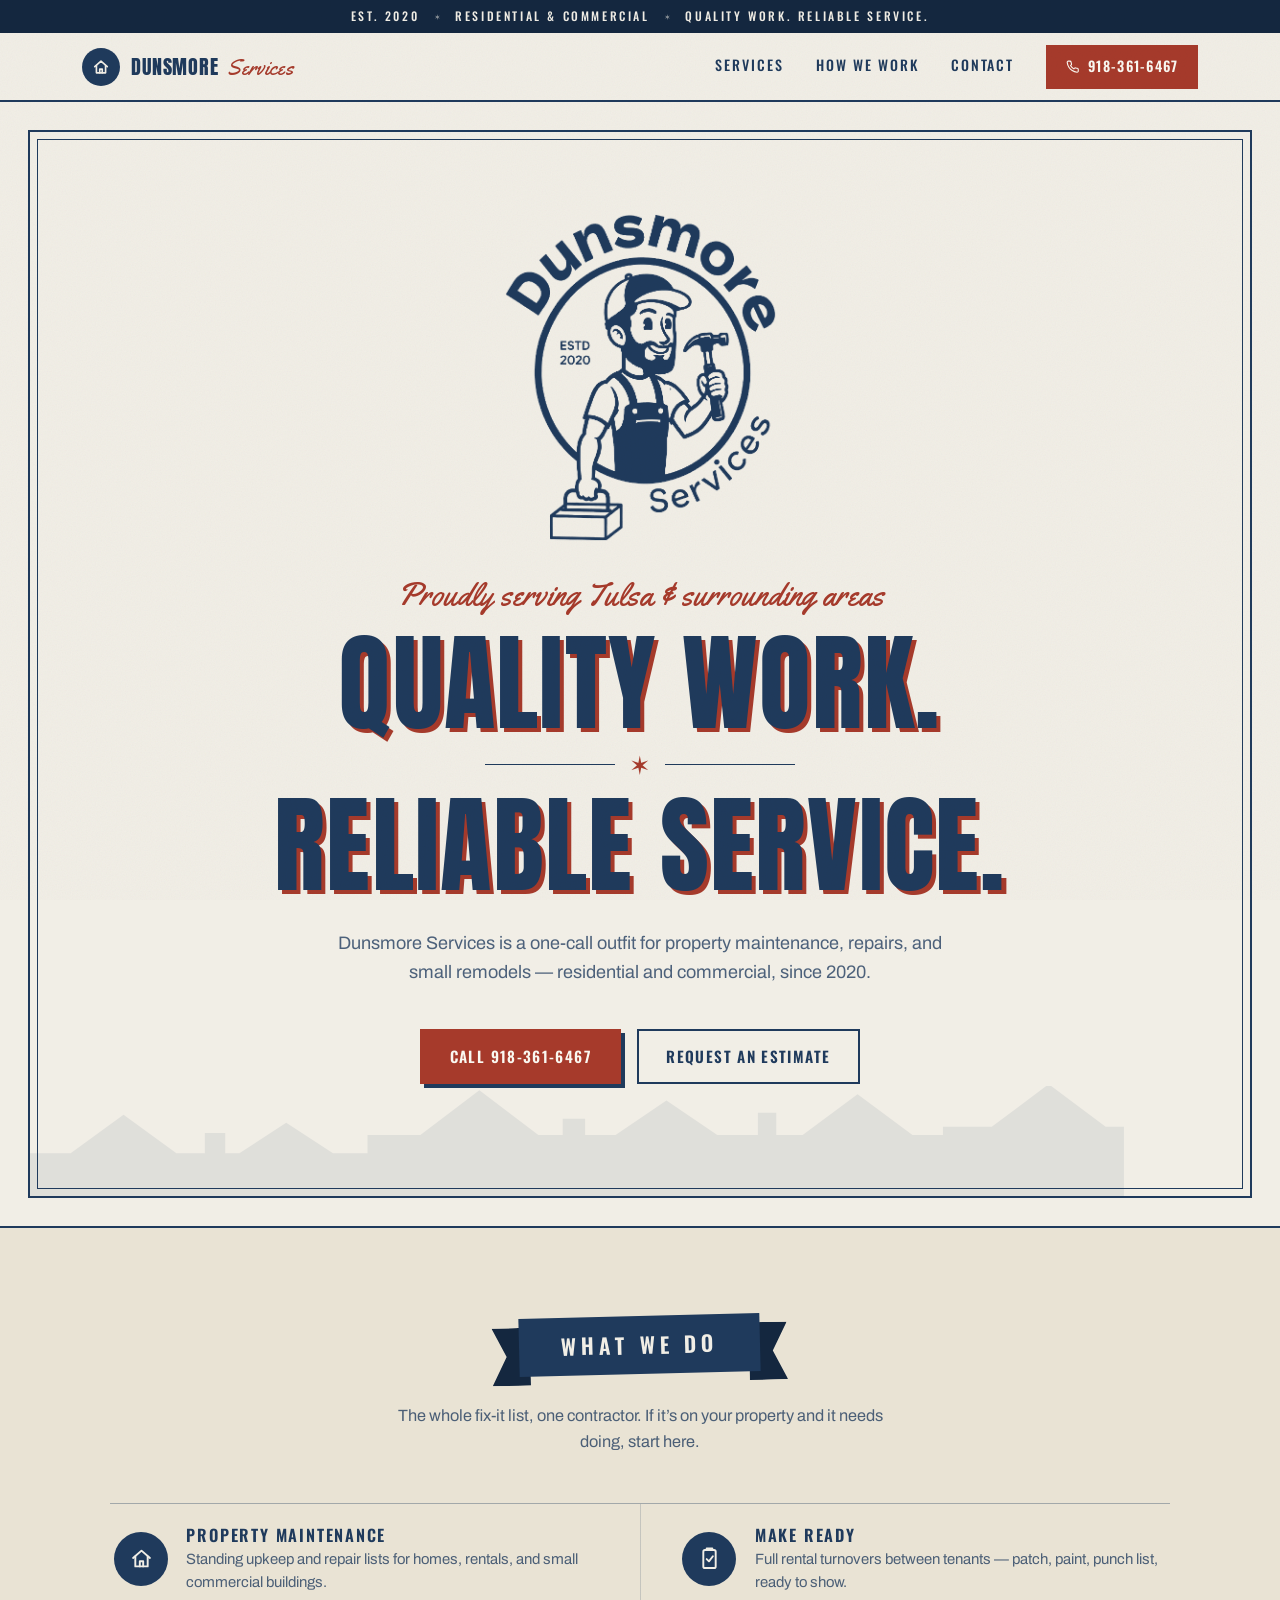
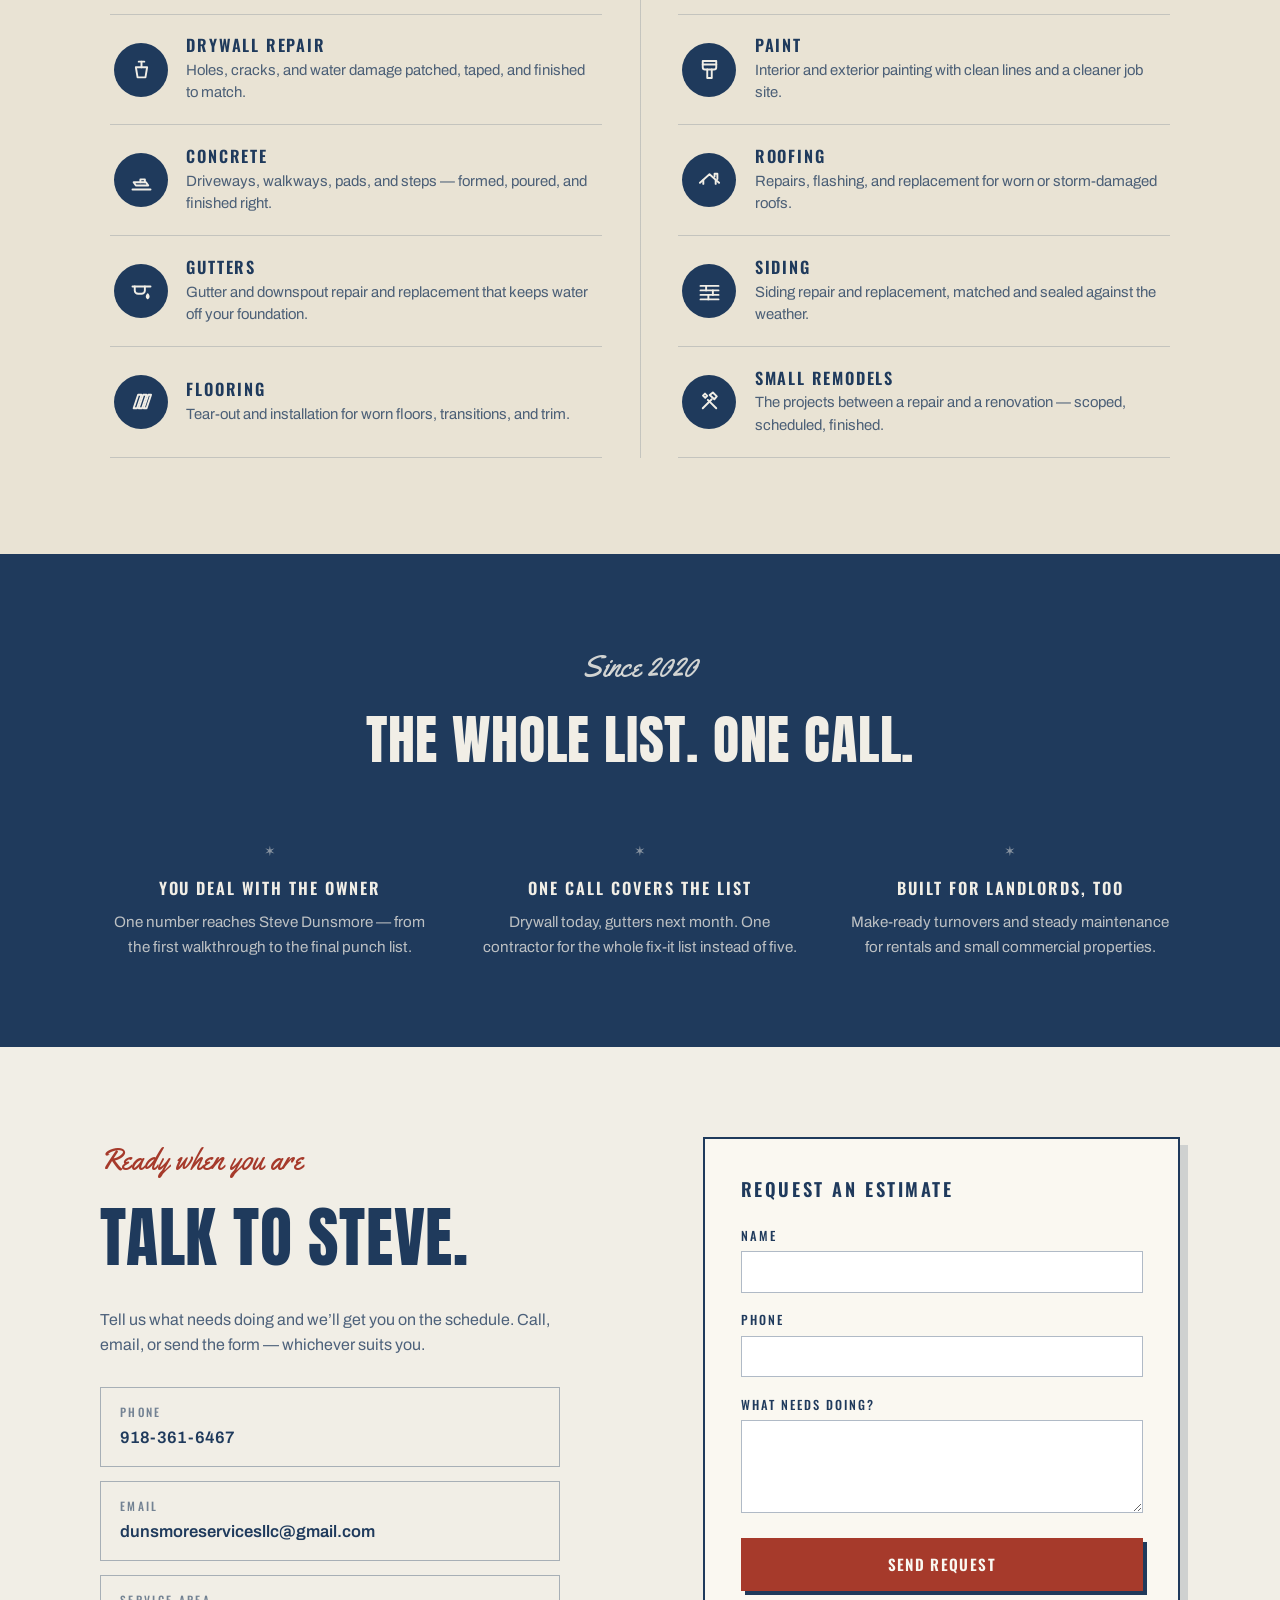
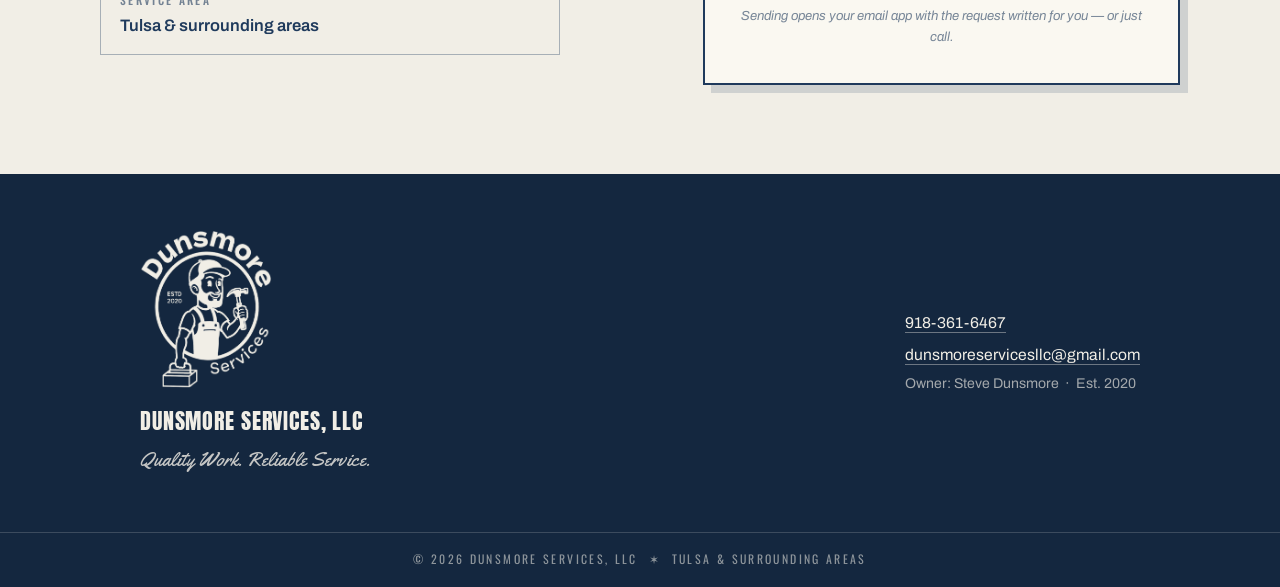
==== index.html @ d173c1f2 "Dunsmore Services review site Co-Authored-By: Claude Fable 5 <noreply@anthropic.com>" ====
<!DOCTYPE html>
<html lang="en">
<head>
  <meta charset="UTF-8">
  <meta name="viewport" content="width=device-width, initial-scale=1.0">
  <!-- Review copy: keep search engines away until the site moves to its real domain -->
  <meta name="robots" content="noindex">
  <title>Dunsmore Services, LLC — Property Maintenance &amp; Repair | Tulsa, OK</title>
  <meta name="description" content="Dunsmore Services, LLC — quality work, reliable service since 2020. Property maintenance, make ready, drywall repair, paint, concrete, roofing, gutters, siding, flooring, and small remodels for residential and commercial properties in Tulsa and surrounding areas. Call 918-361-6467.">

  <meta property="og:type" content="website">
  <meta property="og:title" content="Dunsmore Services, LLC — Quality Work. Reliable Service.">
  <meta property="og:description" content="One call for property maintenance, repairs, and small remodels — residential and commercial, serving Tulsa and surrounding areas. Est. 2020. Call 918-361-6467.">

  <link rel="icon" href="data:image/svg+xml,%3Csvg xmlns='http://www.w3.org/2000/svg' viewBox='0 0 64 64'%3E%3Ccircle cx='32' cy='32' r='30' fill='%231F3A5C'/%3E%3Cpath d='M20 40 32 28l12 12M24 38v8h16v-8' stroke='%23F1EEE6' stroke-width='4' fill='none' stroke-linecap='round' stroke-linejoin='round'/%3E%3C/svg%3E">

  <link rel="preconnect" href="https://fonts.googleapis.com">
  <link rel="preconnect" href="https://fonts.gstatic.com" crossorigin>
  <link href="https://fonts.googleapis.com/css2?family=Anton&family=Archivo:ital,wght@0,400;0,500;0,600;0,700;1,400&family=Oswald:wght@400;500;600&family=Yellowtail&display=swap" rel="stylesheet">

  <link rel="preload" as="image" href="assets/logo.png">
  <link rel="stylesheet" href="css/styles.css">

  <script type="application/ld+json">
  {
    "@context": "https://schema.org",
    "@type": "HomeAndConstructionBusiness",
    "name": "Dunsmore Services, LLC",
    "telephone": "+1-918-361-6467",
    "email": "dunsmoreservicesllc@gmail.com",
    "foundingDate": "2020",
    "founder": { "@type": "Person", "name": "Steve Dunsmore" },
    "slogan": "Quality Work. Reliable Service.",
    "image": "assets/logo.png",
    "areaServed": { "@type": "Place", "name": "Tulsa, Oklahoma and surrounding areas" },
    "address": { "@type": "PostalAddress", "addressLocality": "Tulsa", "addressRegion": "OK", "addressCountry": "US" },
    "makesOffer": [
      { "@type": "Offer", "itemOffered": { "@type": "Service", "name": "Property Maintenance" } },
      { "@type": "Offer", "itemOffered": { "@type": "Service", "name": "Make Ready" } },
      { "@type": "Offer", "itemOffered": { "@type": "Service", "name": "Drywall Repair" } },
      { "@type": "Offer", "itemOffered": { "@type": "Service", "name": "Painting" } },
      { "@type": "Offer", "itemOffered": { "@type": "Service", "name": "Concrete" } },
      { "@type": "Offer", "itemOffered": { "@type": "Service", "name": "Roofing" } },
      { "@type": "Offer", "itemOffered": { "@type": "Service", "name": "Gutters" } },
      { "@type": "Offer", "itemOffered": { "@type": "Service", "name": "Siding" } },
      { "@type": "Offer", "itemOffered": { "@type": "Service", "name": "Flooring" } },
      { "@type": "Offer", "itemOffered": { "@type": "Service", "name": "Small Remodels" } }
    ]
  }
  </script>
</head>
<body>

  <!-- ===== Top ticker bar ===== -->
  <div class="topbar">
    <p class="topbar-line">
      <span>Est. 2020</span><span class="star" aria-hidden="true">&#10038;</span>
      <span>Residential &amp; Commercial</span><span class="star" aria-hidden="true">&#10038;</span>
      <span>Quality Work. Reliable Service.</span>
    </p>
  </div>

  <!-- ===== Nav ===== -->
  <header class="nav" id="top">
    <div class="nav-inner">
      <a class="brand" href="#top" aria-label="Dunsmore Services, LLC — home">
        <span class="brand-chip" aria-hidden="true">
          <svg viewBox="0 0 24 24" fill="none" stroke="currentColor" stroke-width="2" stroke-linecap="round" stroke-linejoin="round">
            <path d="M4.5 11.5 12 5l7.5 6.5"/><path d="M6.5 10.2V19h11v-8.8"/><path d="M10.5 19v-4.5h3V19"/>
          </svg>
        </span>
        <span class="brand-name">Dunsmore <em>Services</em></span>
      </a>

      <nav class="nav-links" id="nav-links" aria-label="Site">
        <a href="#services">Services</a>
        <a href="#how">How We Work</a>
        <a href="#contact">Contact</a>
        <a class="btn btn-call" href="tel:+19183616467">
          <svg aria-hidden="true" viewBox="0 0 24 24" fill="none" stroke="currentColor" stroke-width="2" stroke-linecap="round" stroke-linejoin="round"><path d="M22 16.9v3a2 2 0 0 1-2.2 2 19.8 19.8 0 0 1-8.6-3 19.5 19.5 0 0 1-6-6 19.8 19.8 0 0 1-3-8.7A2 2 0 0 1 4.1 2h3a2 2 0 0 1 2 1.7c.13.96.36 1.9.7 2.8a2 2 0 0 1-.45 2.1L8.1 9.9a16 16 0 0 0 6 6l1.3-1.27a2 2 0 0 1 2.1-.45c.9.34 1.84.57 2.8.7a2 2 0 0 1 1.7 2.03z"/></svg>
          918-361-6467
        </a>
      </nav>

      <button class="nav-toggle" id="nav-toggle" aria-expanded="false" aria-controls="nav-links" aria-label="Open menu">
        <span></span><span></span><span></span>
      </button>
    </div>
  </header>

  <main>
    <!-- ===== Hero: the hand-bill poster ===== -->
    <section class="hero">
      <div class="hero-frame">
        <div class="hero-poster">

          <!-- Logo -->
          <div class="crest reveal">
            <img src="assets/logo.png" alt="Dunsmore Services — established 2020" width="573" height="687">
          </div>

          <p class="hero-script reveal">Proudly serving Tulsa &amp;&nbsp;surrounding&nbsp;areas</p>

          <h1 class="hero-title">
            <span class="hero-line reveal">Quality Work.</span>
            <span class="hero-rule reveal" aria-hidden="true"><i></i><b>&#10038;</b><i></i></span>
            <span class="hero-line reveal">Reliable Service.</span>
          </h1>

          <p class="hero-sub reveal">
            Dunsmore Services is a one-call outfit for property maintenance, repairs, and
            small remodels &mdash; residential and commercial, since 2020.
          </p>

          <div class="hero-cta reveal">
            <a class="btn btn-primary" href="tel:+19183616467">Call 918-361-6467</a>
            <a class="btn btn-ghost" href="#contact">Request an estimate</a>
          </div>
        </div>

        <!-- faint rooftop line, echoing the flyer's background houses -->
        <svg class="hero-skyline" viewBox="0 0 1200 120" preserveAspectRatio="xMidYMax slice" aria-hidden="true">
          <path d="M0 120V78h40l52-38 52 38h28v-20h20v20h14l46-30 46 30h34V60h52l58-44 58 44h24V44h22v16h30l50-34 50 34h40v-22h18v22h26l54-40 54 40h30V52h48l56-42 56 42h18v68z"
                fill="currentColor"/>
        </svg>
      </div>
    </section>

    <!-- ===== Services board ===== -->
    <section class="services" id="services">
      <div class="ribbon-wrap reveal">
        <h2 class="ribbon"><span>What We Do</span></h2>
      </div>

      <p class="services-intro reveal">
        The whole fix-it list, one contractor. If it&rsquo;s on your property and it needs
        doing, start here.
      </p>

      <div class="board">

        <article class="board-row reveal">
          <span class="chip" aria-hidden="true">
            <svg viewBox="0 0 24 24"><path d="M4.5 11.5 12 5l7.5 6.5"/><path d="M6.5 10.2V19h11v-8.8"/><path d="M10.5 19v-4.5h3V19"/></svg>
          </span>
          <div class="board-copy">
            <h3>Property Maintenance</h3>
            <p>Standing upkeep and repair lists for homes, rentals, and small commercial buildings.</p>
          </div>
        </article>

        <article class="board-row reveal">
          <span class="chip" aria-hidden="true">
            <svg viewBox="0 0 24 24"><rect x="6.5" y="4.5" width="11" height="16" rx="1.5"/><path d="M9.5 4.5V3h5v1.5"/><path d="m9.5 12.5 2 2 3.5-4.5"/></svg>
          </span>
          <div class="board-copy">
            <h3>Make Ready</h3>
            <p>Full rental turnovers between tenants &mdash; patch, paint, punch list, ready to show.</p>
          </div>
        </article>

        <article class="board-row reveal">
          <span class="chip" aria-hidden="true">
            <svg viewBox="0 0 24 24"><path d="M7 10h10l-1.5 9h-7L7 10z"/><path d="M12 10V5"/><path d="M9.5 5h5"/></svg>
          </span>
          <div class="board-copy">
            <h3>Drywall Repair</h3>
            <p>Holes, cracks, and water damage patched, taped, and finished to match.</p>
          </div>
        </article>

        <article class="board-row reveal">
          <span class="chip" aria-hidden="true">
            <svg viewBox="0 0 24 24"><path d="M6 4.5h12V10a2 2 0 0 1-2 2H8a2 2 0 0 1-2-2V4.5z"/><path d="M10 12v7.5h4V12"/><path d="M6 7.5h12"/></svg>
          </span>
          <div class="board-copy">
            <h3>Paint</h3>
            <p>Interior and exterior painting with clean lines and a cleaner job site.</p>
          </div>
        </article>

        <article class="board-row reveal">
          <span class="chip" aria-hidden="true">
            <svg viewBox="0 0 24 24"><path d="M5 13.5h11l2 3H7l-2-3z"/><path d="M11 13.5V11h4v2.5"/><path d="M4 20h16"/></svg>
          </span>
          <div class="board-copy">
            <h3>Concrete</h3>
            <p>Driveways, walkways, pads, and steps &mdash; formed, poured, and finished right.</p>
          </div>
        </article>

        <article class="board-row reveal">
          <span class="chip" aria-hidden="true">
            <svg viewBox="0 0 24 24"><path d="M3.5 14 12 6.5 20.5 14"/><path d="M16.5 8.5V6h2.5v4.7"/><path d="M6.5 11.6V15M17.5 11.6V15"/></svg>
          </span>
          <div class="board-copy">
            <h3>Roofing</h3>
            <p>Repairs, flashing, and replacement for worn or storm-damaged roofs.</p>
          </div>
        </article>

        <article class="board-row reveal">
          <span class="chip" aria-hidden="true">
            <svg viewBox="0 0 24 24"><path d="M4 7.5h16"/><path d="M6 7.5v3.5a3 3 0 0 0 3 3h3a3 3 0 0 0 3-3V7.5"/><path d="M17.5 14.5c-1.2 1.7-1.2 2.6 0 3.5 1.2-.9 1.2-1.8 0-3.5z"/></svg>
          </span>
          <div class="board-copy">
            <h3>Gutters</h3>
            <p>Gutter and downspout repair and replacement that keeps water off your foundation.</p>
          </div>
        </article>

        <article class="board-row reveal">
          <span class="chip" aria-hidden="true">
            <svg viewBox="0 0 24 24"><path d="M4 7h16M4 11h16M4 15h16M4 19h16"/><path d="M9 7v4M15 11v4M11 15v4"/></svg>
          </span>
          <div class="board-copy">
            <h3>Siding</h3>
            <p>Siding repair and replacement, matched and sealed against the weather.</p>
          </div>
        </article>

        <article class="board-row reveal">
          <span class="chip" aria-hidden="true">
            <svg viewBox="0 0 24 24"><path d="M5 18 9 6h3L8 18H5z"/><path d="M9.5 18l4-12h3l-4 12h-3z"/><path d="M14 18l4-12h2.5l-4 12H14z"/></svg>
          </span>
          <div class="board-copy">
            <h3>Flooring</h3>
            <p>Tear-out and installation for worn floors, transitions, and trim.</p>
          </div>
        </article>

        <article class="board-row reveal">
          <span class="chip" aria-hidden="true">
            <svg viewBox="0 0 24 24"><path d="m6 18 8-8"/><path d="M12.2 6.2 15 4l3.5 3.5L16.3 10z"/><path d="m18 18-7.5-7.5"/><path d="M6.2 6.8 8 5l2 2-1.8 1.8z"/></svg>
          </span>
          <div class="board-copy">
            <h3>Small Remodels</h3>
            <p>The projects between a repair and a renovation &mdash; scoped, scheduled, finished.</p>
          </div>
        </article>

      </div>
    </section>

    <!-- ===== Navy band: how we work ===== -->
    <section class="band" id="how">
      <div class="band-inner">
        <p class="band-script reveal">Since 2020</p>
        <h2 class="band-title reveal">The whole list. One call.</h2>

        <div class="band-cols">
          <div class="band-col reveal">
            <span class="band-num" aria-hidden="true">&#10038;</span>
            <h3>You deal with the owner</h3>
            <p>One number reaches Steve Dunsmore &mdash; from the first walkthrough to the final punch list.</p>
          </div>
          <div class="band-col reveal">
            <span class="band-num" aria-hidden="true">&#10038;</span>
            <h3>One call covers the list</h3>
            <p>Drywall today, gutters next month. One contractor for the whole fix-it list instead of five.</p>
          </div>
          <div class="band-col reveal">
            <span class="band-num" aria-hidden="true">&#10038;</span>
            <h3>Built for landlords, too</h3>
            <p>Make-ready turnovers and steady maintenance for rentals and small commercial properties.</p>
          </div>
        </div>
      </div>
    </section>

    <!-- ===== Contact ===== -->
    <section class="contact" id="contact">
      <div class="contact-inner">
        <div class="contact-info">
          <p class="contact-script reveal">Ready when you are</p>
          <h2 class="contact-title reveal">Talk to Steve.</h2>
          <p class="contact-lede reveal">
            Tell us what needs doing and we&rsquo;ll get you on the schedule. Call, email,
            or send the form &mdash; whichever suits you.
          </p>

          <div class="contact-cards">
            <a class="ccard reveal" href="tel:+19183616467">
              <span class="ccard-label">Phone</span>
              <span class="ccard-value">918-361-6467</span>
            </a>
            <a class="ccard reveal" href="mailto:dunsmoreservicesllc@gmail.com">
              <span class="ccard-label">Email</span>
              <span class="ccard-value">dunsmoreservicesllc@gmail.com</span>
            </a>
            <div class="ccard reveal">
              <span class="ccard-label">Service area</span>
              <span class="ccard-value">Tulsa &amp; surrounding areas</span>
            </div>
          </div>
        </div>

        <form class="estimate reveal" id="estimate-form" novalidate>
          <h3 class="estimate-title">Request an estimate</h3>
          <div class="field">
            <label for="f-name">Name</label>
            <input id="f-name" name="name" type="text" autocomplete="name" required>
          </div>
          <div class="field">
            <label for="f-phone">Phone</label>
            <input id="f-phone" name="phone" type="tel" autocomplete="tel" required>
          </div>
          <div class="field">
            <label for="f-msg">What needs doing?</label>
            <textarea id="f-msg" name="message" rows="4" required></textarea>
          </div>
          <button class="btn btn-primary btn-block" type="submit">Send request</button>
          <p class="estimate-note">Sending opens your email app with the request written for you &mdash; or just call.</p>
        </form>
      </div>
    </section>
  </main>

  <!-- ===== Footer ===== -->
  <footer class="footer">
    <div class="footer-inner">
      <div class="footer-brand">
        <img class="footer-logo" src="assets/logo-cream.png" alt="" width="573" height="687">
        <p class="footer-name">Dunsmore Services, LLC</p>
        <p class="footer-tag">Quality Work. Reliable Service.</p>
      </div>
      <div class="footer-contact">
        <a href="tel:+19183616467">918-361-6467</a>
        <a href="mailto:dunsmoreservicesllc@gmail.com">dunsmoreservicesllc@gmail.com</a>
        <p>Owner: Steve Dunsmore &nbsp;&middot;&nbsp; Est. 2020</p>
      </div>
    </div>
    <div class="footer-rule">
      <p>&copy; <span id="year">2026</span> Dunsmore Services, LLC &nbsp;&#10038;&nbsp; Tulsa &amp; Surrounding Areas</p>
    </div>
  </footer>

  <script src="js/main.js"></script>
</body>
</html>
---- css/styles.css ----
/* ============================================================
   Dunsmore Services, LLC — vintage hand-bill design system
   Navy + oxide two-ink print on cream paper stock
   ============================================================ */

:root {
  --navy: #1F3A5C;
  --navy-deep: #14273F;
  --paper: #F1EEE6;
  --paper-warm: #E9E3D4;
  --paper-bright: #FAF8F1;
  --oxide: #A63A2B;
  --oxide-deep: #8C2F22;
  --line: rgba(31, 58, 92, 0.18);
  --line-strong: rgba(31, 58, 92, 0.35);
  --ink-soft: rgba(31, 58, 92, 0.78);

  --font-display: "Anton", "Arial Narrow", Impact, sans-serif;
  --font-label: "Oswald", "Arial Narrow", sans-serif;
  --font-body: "Archivo", "Helvetica Neue", Arial, sans-serif;
  --font-script: "Yellowtail", "Brush Script MT", cursive;
}

/* ---------- Reset ---------- */
*, *::before, *::after { box-sizing: border-box; }
html { -webkit-text-size-adjust: 100%; }
body {
  margin: 0;
  font-family: var(--font-body);
  font-size: 1rem;
  line-height: 1.6;
  color: var(--navy);
  background: var(--paper);
}
h1, h2, h3, p { margin: 0; }
img, svg { display: block; max-width: 100%; }
a { color: inherit; }

::selection { background: var(--navy); color: var(--paper); }

:focus-visible {
  outline: 3px solid var(--oxide);
  outline-offset: 3px;
}

@media (prefers-reduced-motion: no-preference) {
  html { scroll-behavior: smooth; }
}

/* Paper grain over everything, like the flyer's textured stock */
body::before {
  content: "";
  position: fixed;
  inset: 0;
  z-index: 2000;
  pointer-events: none;
  opacity: 0.055;
  mix-blend-mode: multiply;
  background-image: url("data:image/svg+xml,%3Csvg xmlns='http://www.w3.org/2000/svg' width='240' height='240'%3E%3Cfilter id='n'%3E%3CfeTurbulence type='fractalNoise' baseFrequency='0.8' numOctaves='2' stitchTiles='stitch'/%3E%3C/filter%3E%3Crect width='100%25' height='100%25' filter='url(%23n)'/%3E%3C/svg%3E");
}

/* ---------- Buttons ---------- */
.btn {
  display: inline-flex;
  align-items: center;
  gap: 0.55rem;
  font-family: var(--font-label);
  font-weight: 600;
  font-size: 0.95rem;
  letter-spacing: 0.09em;
  text-transform: uppercase;
  text-decoration: none;
  padding: 0.85rem 1.7rem;
  border: 2px solid transparent;
  cursor: pointer;
  transition: transform 0.15s ease, box-shadow 0.15s ease,
              background-color 0.15s ease, color 0.15s ease;
}

.btn-primary {
  background: var(--oxide);
  color: var(--paper-bright);
  box-shadow: 4px 4px 0 var(--navy);
}
.btn-primary:hover {
  background: var(--oxide-deep);
  transform: translate(-1px, -1px);
  box-shadow: 5px 5px 0 var(--navy);
}
.btn-primary:active {
  transform: translate(2px, 2px);
  box-shadow: 1px 1px 0 var(--navy);
}

.btn-ghost {
  border-color: var(--navy);
  color: var(--navy);
  background: transparent;
}
.btn-ghost:hover { background: var(--navy); color: var(--paper); }

.btn-block { width: 100%; justify-content: center; }

.btn-call {
  background: var(--oxide);
  color: var(--paper-bright);
  padding: 0.55rem 1.1rem;
  font-size: 0.88rem;
}
.btn-call:hover { background: var(--oxide-deep); }
.btn-call svg { width: 0.95em; height: 0.95em; }

/* ---------- Top ticker bar ---------- */
.topbar {
  background: var(--navy-deep);
  color: var(--paper);
  padding: 0.45rem 1rem;
}
.topbar-line {
  display: flex;
  justify-content: center;
  align-items: center;
  gap: 0.9rem;
  font-family: var(--font-label);
  font-weight: 500;
  font-size: 0.74rem;
  letter-spacing: 0.22em;
  text-transform: uppercase;
  white-space: nowrap;
}
.topbar .star { font-size: 0.7em; opacity: 0.55; letter-spacing: 0; }

/* ---------- Nav ---------- */
.nav {
  position: sticky;
  top: 0;
  z-index: 50;
  background: var(--paper);
  border-bottom: 2px solid var(--navy);
}
.nav-inner {
  max-width: 1180px;
  margin: 0 auto;
  padding: 0.7rem clamp(1rem, 3vw, 2rem);
  display: flex;
  align-items: center;
  justify-content: space-between;
  gap: 1rem;
}

.brand {
  display: inline-flex;
  align-items: center;
  gap: 0.7rem;
  text-decoration: none;
}
.brand-chip {
  display: inline-flex;
  align-items: center;
  justify-content: center;
  width: 38px;
  height: 38px;
  border-radius: 50%;
  background: var(--navy);
  color: var(--paper);
  flex: none;
}
.brand-chip svg { width: 20px; height: 20px; }
.brand-name {
  font-family: var(--font-display);
  font-size: 1.25rem;
  letter-spacing: 0.04em;
  text-transform: uppercase;
  line-height: 1;
  padding-top: 2px;
}
.brand-name em {
  font-family: var(--font-script);
  font-style: normal;
  text-transform: none;
  font-size: 1.05em;
  color: var(--oxide);
  margin-left: 0.18rem;
  letter-spacing: 0;
}

.nav-links {
  display: flex;
  align-items: center;
  gap: clamp(1.1rem, 2.5vw, 2rem);
}
.nav-links > a:not(.btn) {
  font-family: var(--font-label);
  font-weight: 500;
  font-size: 0.88rem;
  letter-spacing: 0.14em;
  text-transform: uppercase;
  text-decoration: none;
  padding: 0.3rem 0;
  border-bottom: 2px solid transparent;
}
.nav-links > a:not(.btn):hover { border-bottom-color: var(--oxide); }

.nav-toggle {
  display: none;
  flex-direction: column;
  justify-content: center;
  gap: 5px;
  width: 44px;
  height: 44px;
  padding: 10px;
  background: none;
  border: 2px solid var(--navy);
  cursor: pointer;
}
.nav-toggle span {
  display: block;
  height: 2px;
  background: var(--navy);
}

/* ---------- Hero: the framed poster ---------- */
.hero { padding: clamp(0.9rem, 2.5vw, 1.75rem); }

.hero-frame {
  position: relative;
  border: 2px solid var(--navy);
  overflow: hidden;
}
.hero-frame::before {
  content: "";
  position: absolute;
  inset: 7px;
  border: 1px solid var(--navy);
  pointer-events: none;
  z-index: 2;
}

.hero-poster {
  position: relative;
  z-index: 3;
  max-width: 900px;
  margin: 0 auto;
  padding: clamp(3rem, 7vw, 5rem) clamp(1.5rem, 5vw, 3rem) clamp(4.5rem, 9vw, 7rem);
  text-align: center;
}

.crest {
  display: flex;
  justify-content: center;
  margin-bottom: clamp(1.1rem, 2.5vw, 1.7rem);
}
.crest img {
  width: clamp(200px, 27vw, 275px);
  height: auto;
}

.hero-script {
  font-family: var(--font-script);
  font-size: clamp(1.45rem, 3.2vw, 2rem);
  color: var(--oxide);
  margin-bottom: 0.75rem;
}

.hero-title {
  font-family: var(--font-display);
  font-weight: 400;
  text-transform: uppercase;
  font-size: clamp(2.45rem, 8.6vw, 6.6rem);
  line-height: 0.98;
  letter-spacing: 0.012em;
}
.hero-line {
  display: block;
  /* two-ink misregistration: the second color slightly off-register */
  text-shadow: 0.038em 0.038em 0 var(--oxide);
}

.hero-rule {
  display: flex;
  align-items: center;
  justify-content: center;
  gap: 1rem;
  margin: clamp(0.7rem, 1.8vw, 1.2rem) auto;
}
.hero-rule i {
  display: block;
  width: clamp(60px, 12vw, 130px);
  height: 1px;
  background: var(--navy);
}
.hero-rule b {
  font-size: clamp(0.9rem, 2vw, 1.25rem);
  color: var(--oxide);
  line-height: 1;
}

.hero-sub {
  max-width: 620px;
  margin: clamp(1.4rem, 3vw, 2rem) auto 0;
  font-size: clamp(1rem, 1.6vw, 1.13rem);
  color: var(--ink-soft);
  text-wrap: pretty;
}

.hero-cta {
  display: flex;
  flex-wrap: wrap;
  justify-content: center;
  gap: 1rem;
  margin-top: clamp(1.8rem, 3.5vw, 2.6rem);
}

.hero-skyline {
  position: absolute;
  bottom: 0;
  left: 0;
  width: 100%;
  height: clamp(60px, 9vw, 110px);
  color: var(--navy);
  opacity: 0.08;
  z-index: 1;
}

/* ---------- Services board ---------- */
.services {
  background: var(--paper-warm);
  border-top: 2px solid var(--navy);
  border-bottom: 2px solid var(--navy);
  padding: clamp(3.5rem, 7vw, 5.5rem) clamp(1.25rem, 4vw, 2.5rem) clamp(4rem, 8vw, 6rem);
}

.ribbon-wrap { display: flex; justify-content: center; }
.ribbon {
  position: relative;
  font-family: var(--font-label);
  font-weight: 600;
  font-size: clamp(1.05rem, 2.2vw, 1.35rem);
  letter-spacing: 0.24em;
  text-transform: uppercase;
  transform: rotate(-1.4deg);
}
.ribbon span {
  position: relative;
  z-index: 2;
  display: inline-block;
  background: var(--navy);
  color: var(--paper);
  padding: 0.7rem 2.6rem 0.75rem;
}
/* notched ribbon tails */
.ribbon::before,
.ribbon::after {
  content: "";
  position: absolute;
  top: 9px;
  width: 2.4rem;
  height: 100%;
  background: var(--navy-deep);
  z-index: 1;
}
.ribbon::before {
  left: -1.7rem;
  clip-path: polygon(0 0, 100% 0, 100% 100%, 0 100%, 38% 50%);
}
.ribbon::after {
  right: -1.7rem;
  clip-path: polygon(0 0, 100% 0, 62% 50%, 100% 100%, 0 100%);
}

.services-intro {
  max-width: 520px;
  margin: 1.8rem auto 0;
  text-align: center;
  color: var(--ink-soft);
  font-size: 1.02rem;
}

.board {
  max-width: 1060px;
  margin: clamp(2rem, 4vw, 3rem) auto 0;
  display: grid;
  grid-template-columns: 1fr 1fr;
  column-gap: clamp(3rem, 6vw, 5.5rem);
  border-top: 1px solid var(--line-strong);
  background: linear-gradient(var(--line), var(--line)) center top / 1px 100% no-repeat;
}

.board-row {
  display: grid;
  grid-template-columns: auto 1fr;
  align-items: center;
  gap: 1.15rem;
  padding: 1.3rem 0.25rem;
  border-bottom: 1px solid var(--line);
}

.chip {
  display: inline-flex;
  align-items: center;
  justify-content: center;
  width: 54px;
  height: 54px;
  border-radius: 50%;
  background: var(--navy);
  flex: none;
}
.chip svg {
  width: 27px;
  height: 27px;
  fill: none;
  stroke: var(--paper);
  stroke-width: 1.7;
  stroke-linecap: round;
  stroke-linejoin: round;
}

.board-copy h3 {
  font-family: var(--font-label);
  font-weight: 600;
  font-size: 1.02rem;
  letter-spacing: 0.11em;
  text-transform: uppercase;
  line-height: 1.25;
}
.board-copy p {
  margin-top: 0.2rem;
  font-size: 0.93rem;
  line-height: 1.5;
  color: var(--ink-soft);
}

/* ---------- Navy band: how we work ---------- */
.band {
  background: var(--navy);
  color: var(--paper);
  padding: clamp(3.5rem, 7vw, 5.5rem) clamp(1.25rem, 4vw, 2.5rem);
}
.band-inner {
  max-width: 1060px;
  margin: 0 auto;
  text-align: center;
}
.band-script {
  font-family: var(--font-script);
  font-size: clamp(1.4rem, 2.8vw, 1.8rem);
  color: rgba(241, 238, 230, 0.85);
}
.band-title {
  font-family: var(--font-display);
  font-weight: 400;
  text-transform: uppercase;
  font-size: clamp(2.1rem, 5vw, 3.4rem);
  letter-spacing: 0.015em;
  margin-top: 0.4rem;
}
.band-cols {
  display: grid;
  grid-template-columns: repeat(3, 1fr);
  gap: clamp(2rem, 4vw, 3.5rem);
  margin-top: clamp(2.4rem, 5vw, 3.6rem);
  text-align: center;
}
.band-num {
  display: block;
  font-size: 0.85rem;
  color: rgba(241, 238, 230, 0.5);
  margin-bottom: 0.8rem;
}
.band-col h3 {
  font-family: var(--font-label);
  font-weight: 600;
  font-size: 1.02rem;
  letter-spacing: 0.12em;
  text-transform: uppercase;
}
.band-col p {
  margin-top: 0.55rem;
  font-size: 0.95rem;
  line-height: 1.6;
  color: rgba(241, 238, 230, 0.75);
}

/* ---------- Contact ---------- */
.contact {
  padding: clamp(3.5rem, 7vw, 6rem) clamp(1.25rem, 4vw, 2.5rem);
}
.contact-inner {
  max-width: 1080px;
  margin: 0 auto;
  display: grid;
  grid-template-columns: 1.05fr 0.95fr;
  gap: clamp(2.5rem, 6vw, 5rem);
  align-items: start;
}

.contact-script {
  font-family: var(--font-script);
  font-size: clamp(1.4rem, 2.8vw, 1.8rem);
  color: var(--oxide);
}
.contact-title {
  font-family: var(--font-display);
  font-weight: 400;
  text-transform: uppercase;
  font-size: clamp(2.6rem, 6vw, 4.1rem);
  letter-spacing: 0.012em;
  margin-top: 0.2rem;
}
.contact-lede {
  max-width: 460px;
  margin-top: 1rem;
  color: var(--ink-soft);
}

.contact-cards {
  display: grid;
  gap: 0.9rem;
  margin-top: 1.8rem;
  max-width: 460px;
}
.ccard {
  display: flex;
  flex-direction: column;
  gap: 0.15rem;
  padding: 0.95rem 1.2rem;
  border: 1.5px solid var(--line-strong);
  text-decoration: none;
  transition: border-color 0.15s ease, background-color 0.15s ease;
}
a.ccard:hover { border-color: var(--navy); background: var(--paper-bright); }
.ccard-label {
  font-family: var(--font-label);
  font-weight: 500;
  font-size: 0.72rem;
  letter-spacing: 0.2em;
  text-transform: uppercase;
  color: rgba(31, 58, 92, 0.6);
}
.ccard-value {
  font-weight: 600;
  font-size: 1.04rem;
  overflow-wrap: anywhere;
}

.estimate {
  background: var(--paper-bright);
  border: 2px solid var(--navy);
  box-shadow: 8px 8px 0 rgba(31, 58, 92, 0.16);
  padding: clamp(1.5rem, 3vw, 2.2rem);
}
.estimate-title {
  font-family: var(--font-label);
  font-weight: 600;
  font-size: 1.15rem;
  letter-spacing: 0.14em;
  text-transform: uppercase;
  margin-bottom: 1.4rem;
}
.field { margin-bottom: 1.1rem; }
.field label {
  display: block;
  font-family: var(--font-label);
  font-weight: 500;
  font-size: 0.78rem;
  letter-spacing: 0.16em;
  text-transform: uppercase;
  margin-bottom: 0.35rem;
}
.field input,
.field textarea {
  width: 100%;
  font-family: var(--font-body);
  font-size: 1rem;
  color: var(--navy);
  background: #fff;
  border: 1.5px solid var(--line-strong);
  border-radius: 0;
  padding: 0.7rem 0.85rem;
  resize: vertical;
}
.field input:focus,
.field textarea:focus {
  border-color: var(--navy);
  outline: none;
  box-shadow: 0 0 0 1px var(--navy);
}
.estimate-note {
  margin-top: 0.9rem;
  font-size: 0.82rem;
  font-style: italic;
  color: rgba(31, 58, 92, 0.6);
  text-align: center;
}

/* ---------- Footer ---------- */
.footer {
  background: var(--navy-deep);
  color: var(--paper);
}
.footer-inner {
  max-width: 1080px;
  margin: 0 auto;
  padding: clamp(2.5rem, 5vw, 3.5rem) clamp(1.25rem, 4vw, 2.5rem);
  display: flex;
  flex-wrap: wrap;
  gap: 2rem;
  align-items: center;
  justify-content: space-between;
}
.footer-brand { display: grid; gap: 0.3rem; justify-items: start; }
.footer-logo {
  width: 132px;
  height: auto;
  margin-bottom: 0.7rem;
}
.footer-name {
  font-family: var(--font-display);
  text-transform: uppercase;
  font-size: 1.35rem;
  letter-spacing: 0.04em;
}
.footer-tag {
  font-family: var(--font-script);
  font-size: 1.25rem;
  color: rgba(241, 238, 230, 0.8);
}
.footer-contact {
  display: grid;
  gap: 0.4rem;
  justify-items: start;
  font-size: 0.98rem;
}
.footer-contact a {
  text-decoration-color: rgba(241, 238, 230, 0.4);
  text-underline-offset: 4px;
}
.footer-contact a:hover { text-decoration-color: var(--paper); }
.footer-contact p { color: rgba(241, 238, 230, 0.65); font-size: 0.88rem; }

.footer-rule {
  border-top: 1px solid rgba(241, 238, 230, 0.18);
  padding: 1.1rem 1.25rem;
  text-align: center;
}
.footer-rule p {
  font-family: var(--font-label);
  font-weight: 400;
  font-size: 0.74rem;
  letter-spacing: 0.2em;
  text-transform: uppercase;
  color: rgba(241, 238, 230, 0.55);
}

/* ---------- Reveal on scroll ---------- */
.reveal {
  opacity: 0;
  transform: translateY(14px);
  transition: opacity 0.55s ease, transform 0.55s ease;
}
.reveal.in {
  opacity: 1;
  transform: none;
}
@media (prefers-reduced-motion: reduce) {
  .reveal { opacity: 1; transform: none; transition: none; }
  .btn { transition: none; }
}

/* ---------- Responsive ---------- */
@media (max-width: 900px) {
  .band-cols { grid-template-columns: 1fr; gap: 2rem; }
  .contact-inner { grid-template-columns: 1fr; }
  .contact-lede, .contact-cards { max-width: none; }
}

@media (max-width: 860px) {
  .nav-toggle { display: flex; }
  .nav-links {
    display: none;
    position: absolute;
    top: 100%;
    left: 0;
    right: 0;
    flex-direction: column;
    align-items: stretch;
    gap: 0;
    background: var(--paper);
    border-bottom: 2px solid var(--navy);
    padding: 0.5rem 1.25rem 1.25rem;
  }
  .nav.nav-open .nav-links { display: flex; }
  .nav-links > a:not(.btn) {
    padding: 0.9rem 0.25rem;
    border-bottom: 1px solid var(--line);
  }
  .nav-links .btn-call {
    margin-top: 1rem;
    justify-content: center;
  }

  .board {
    grid-template-columns: 1fr;
    background: none;
  }
}

@media (max-width: 560px) {
  .topbar-line span:nth-child(n+4) { display: none; }
  .hero-cta .btn { width: 100%; justify-content: center; }
}
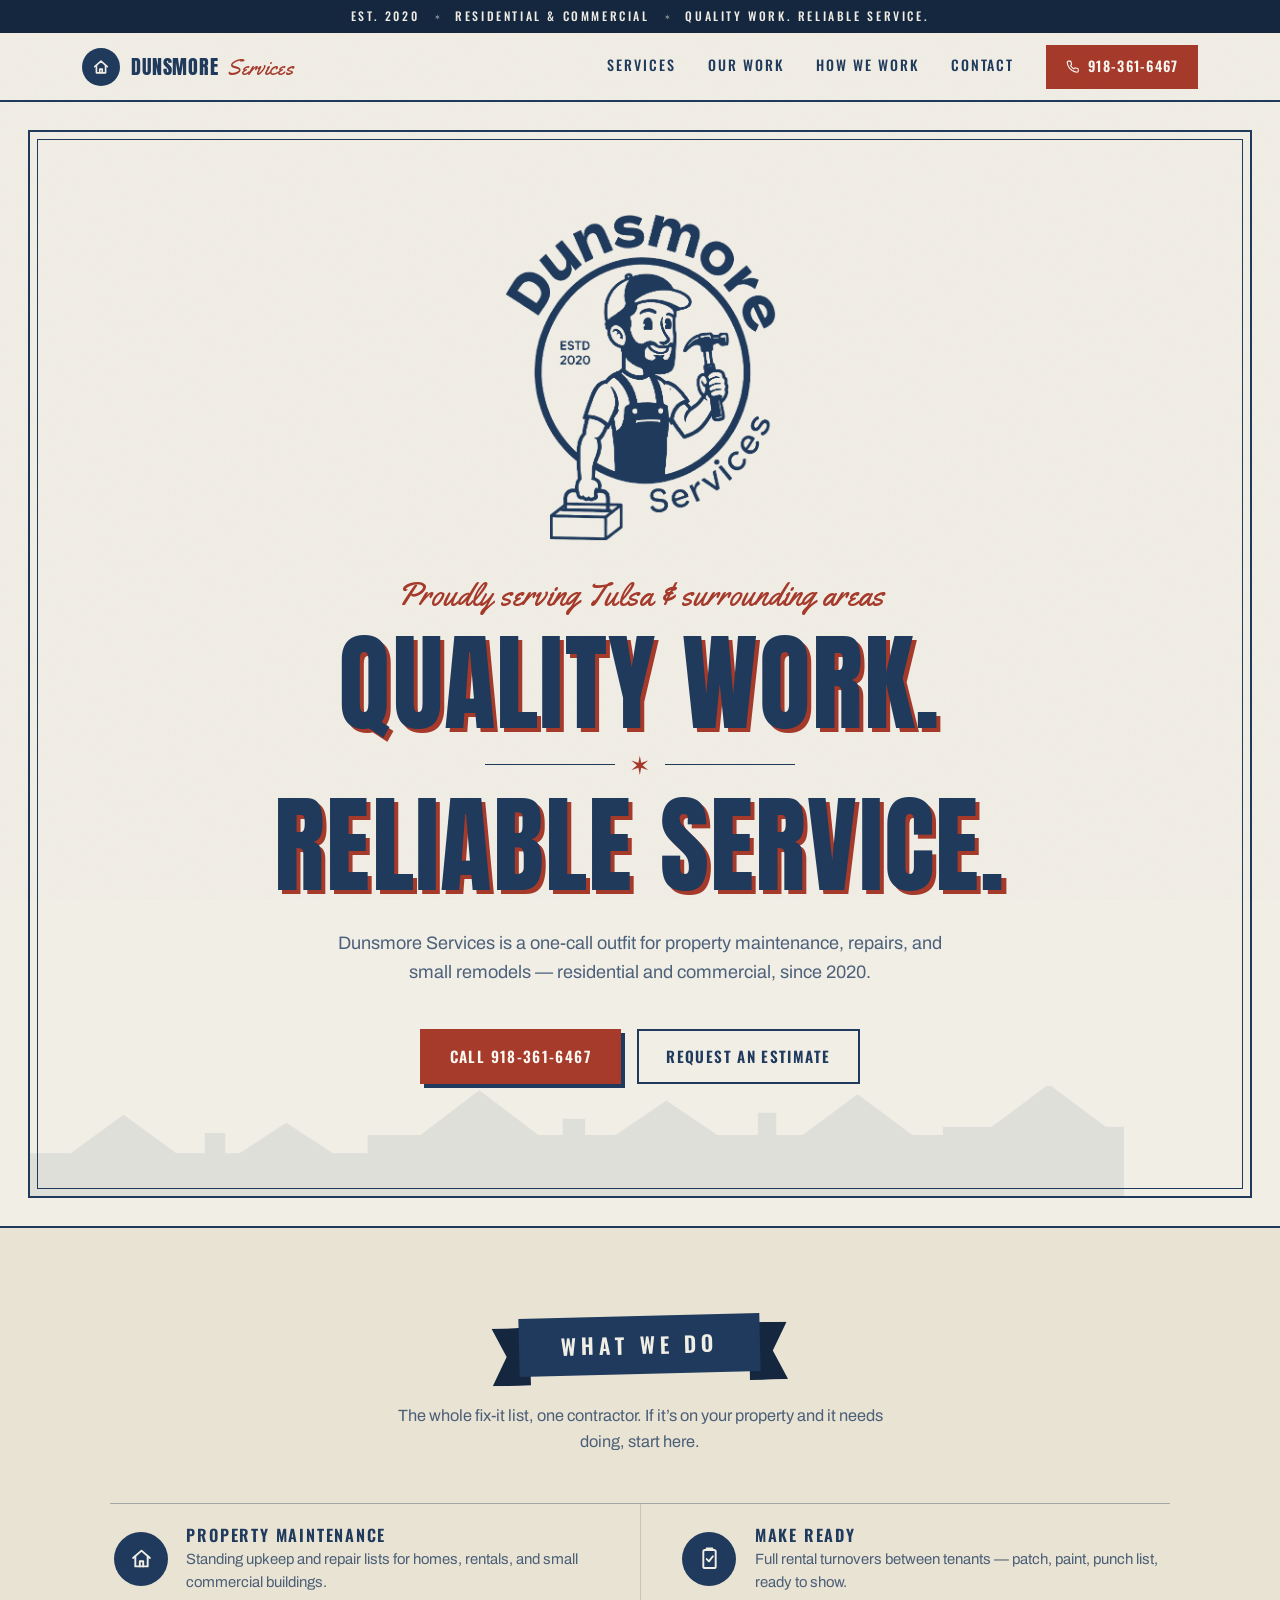
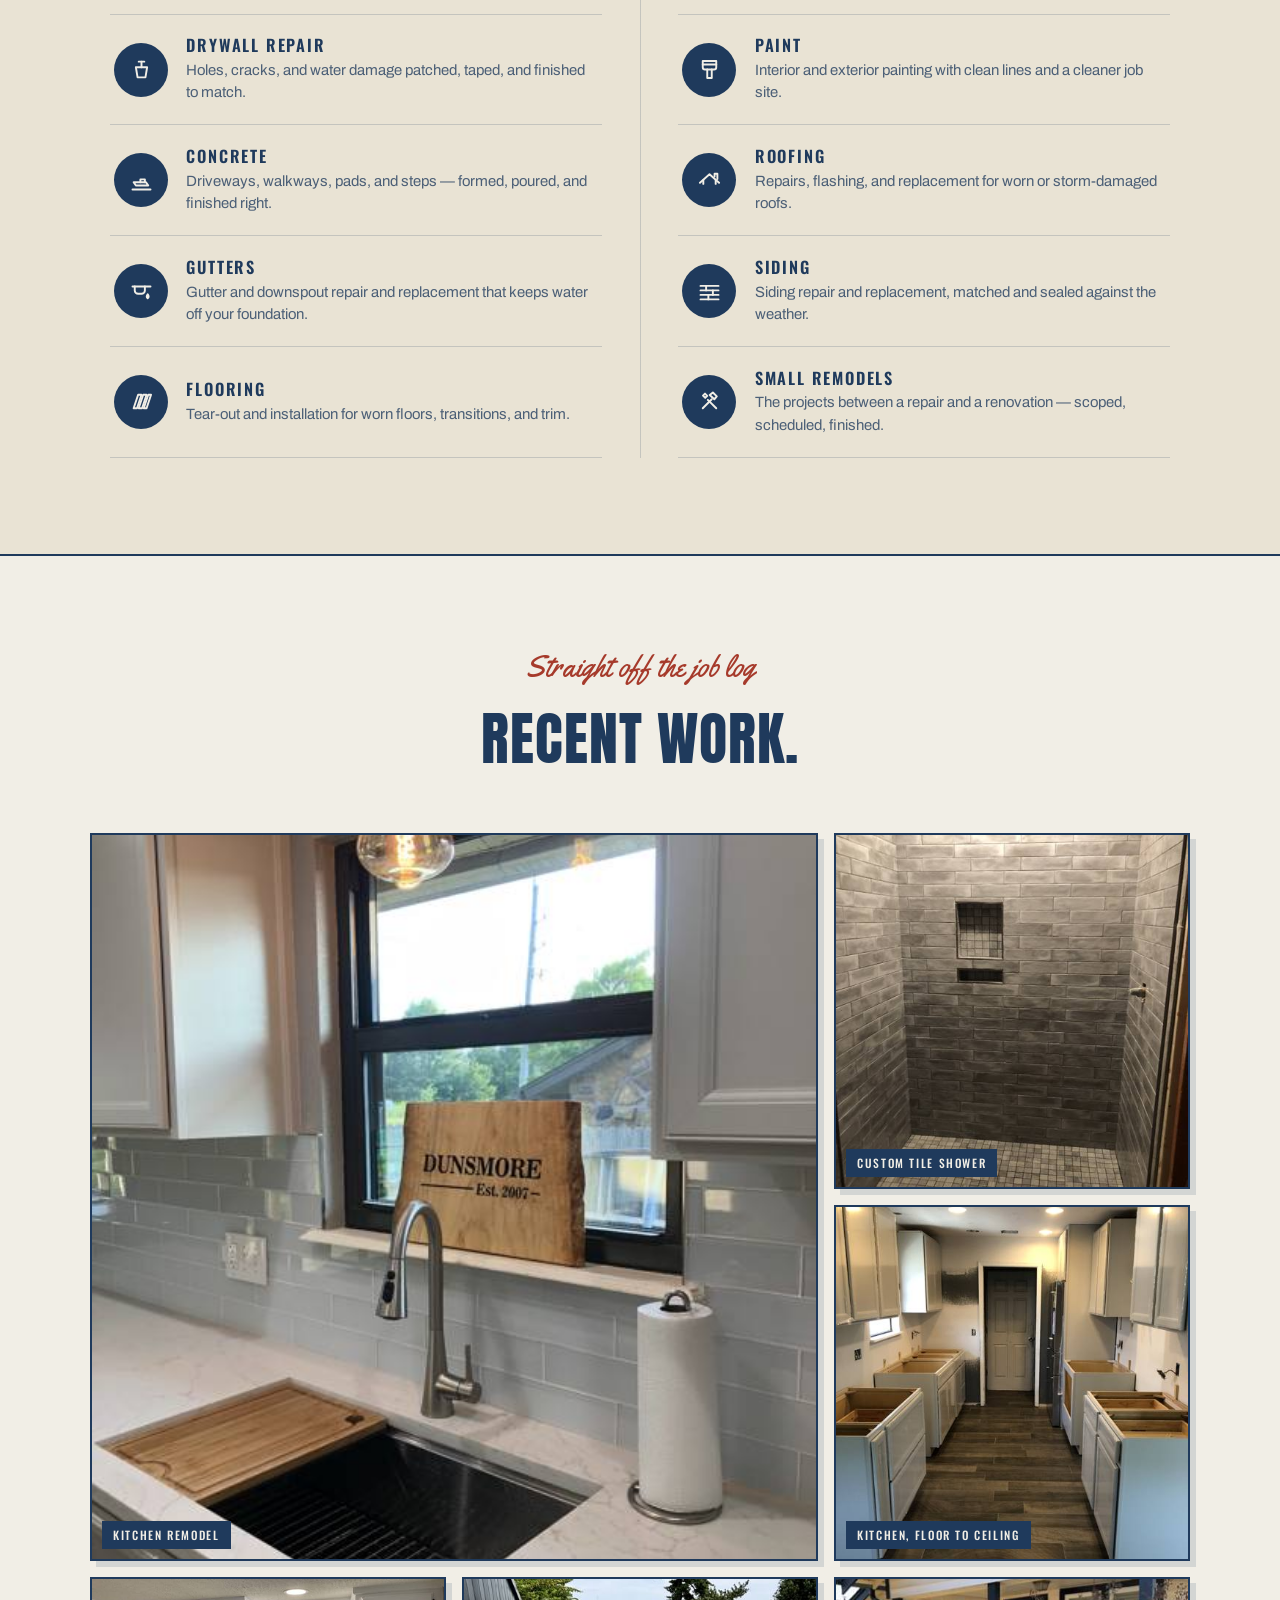
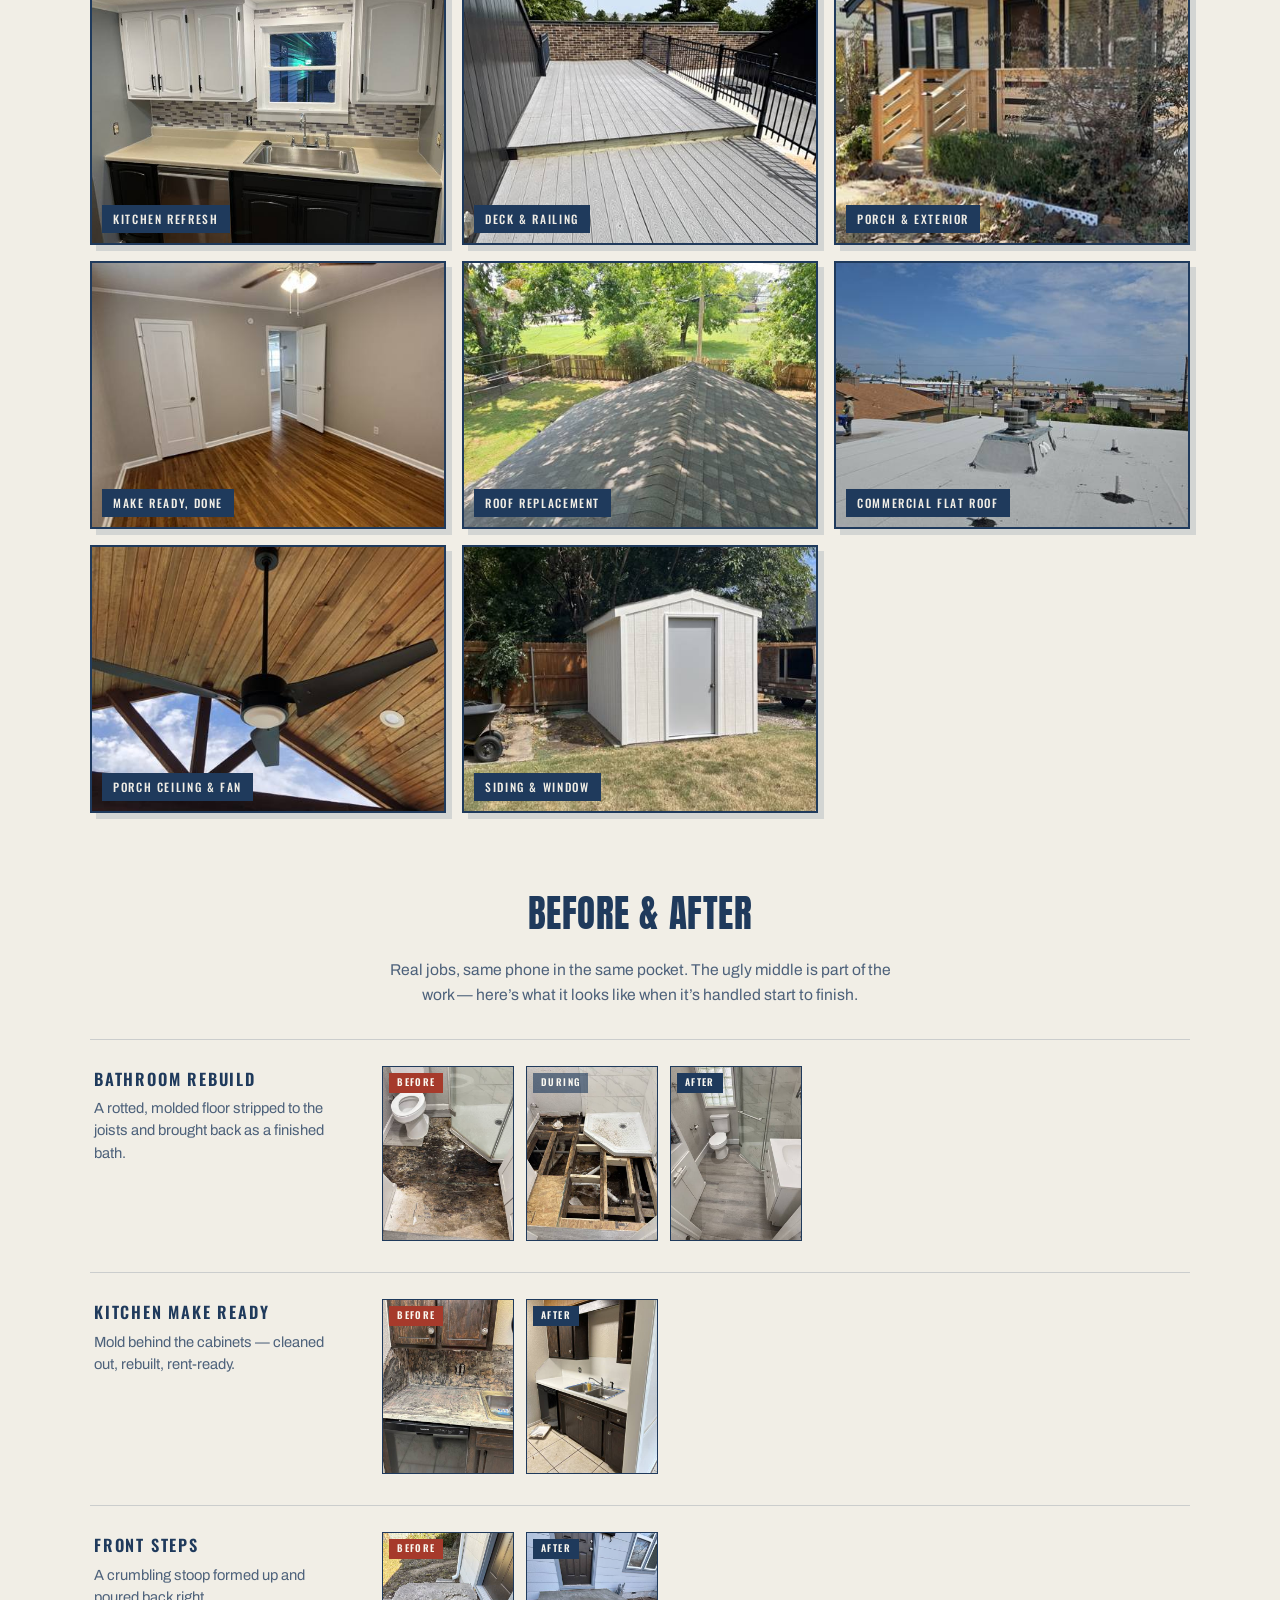
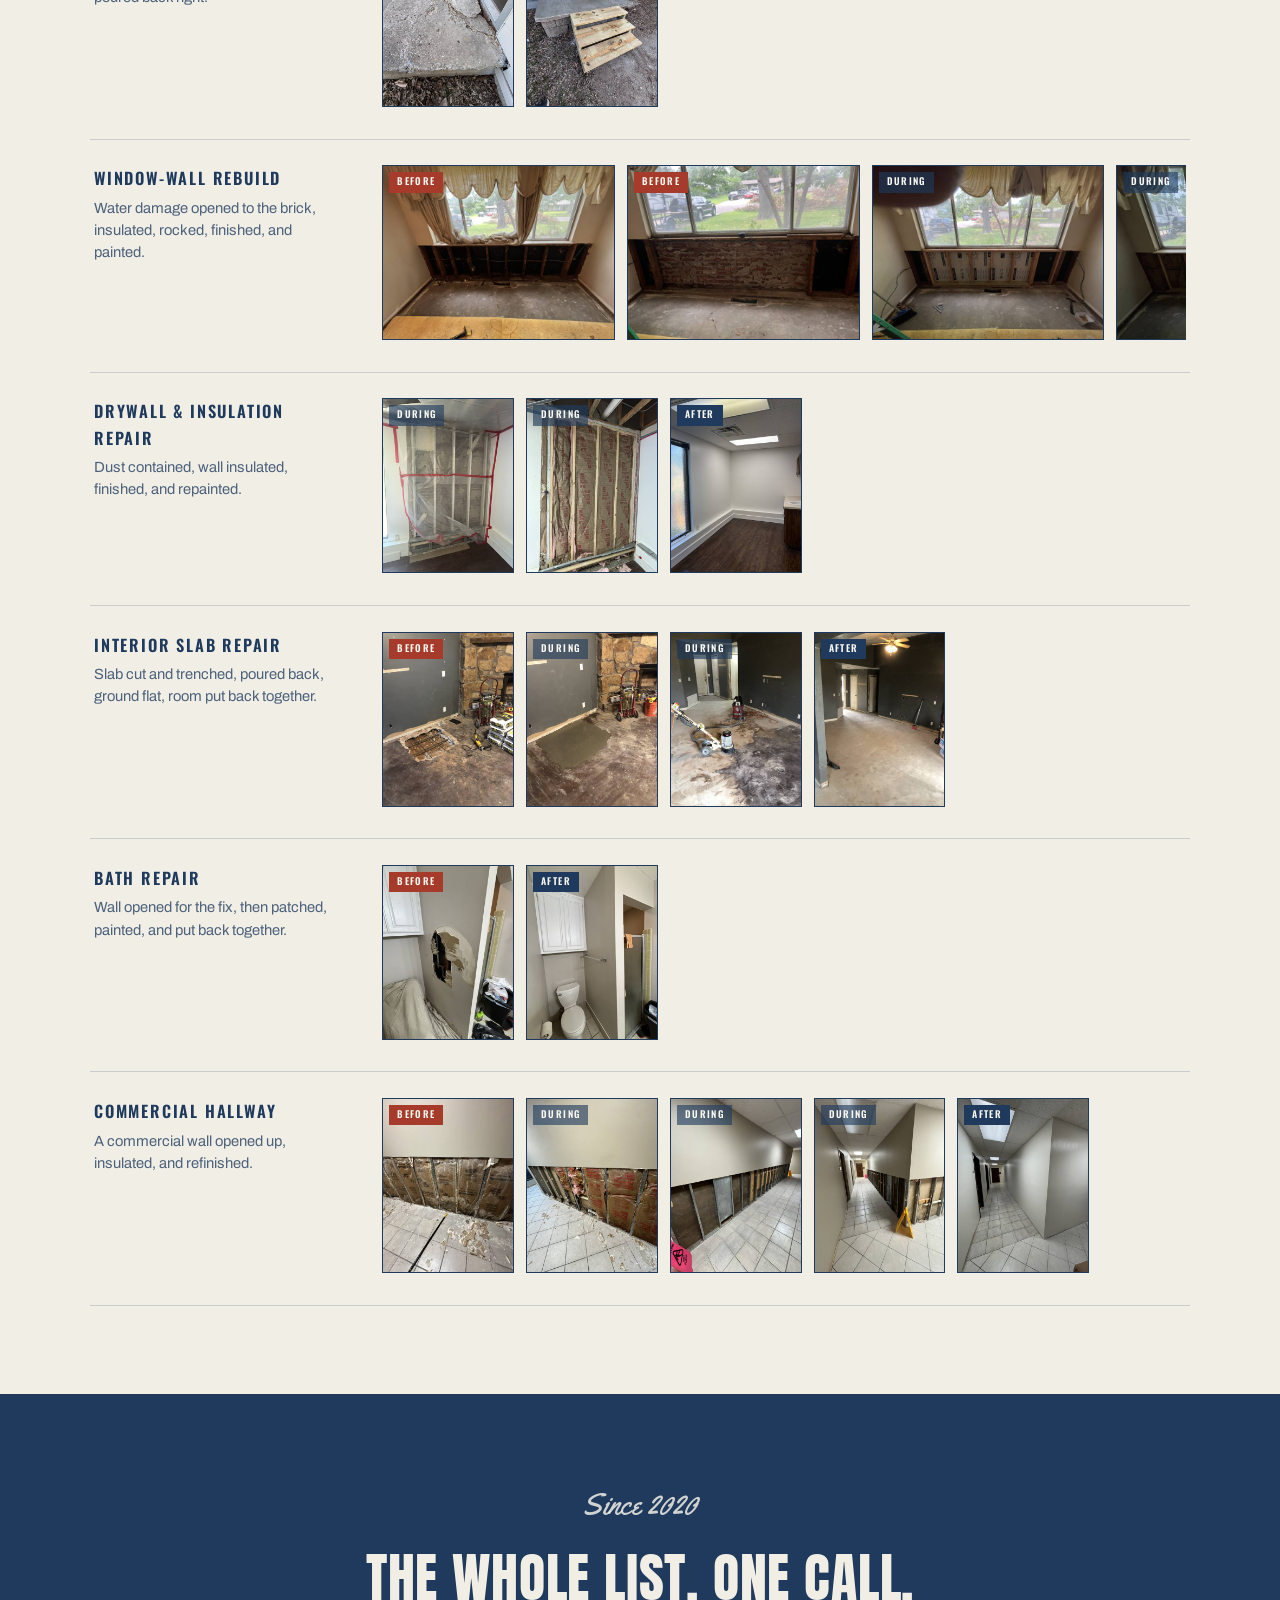
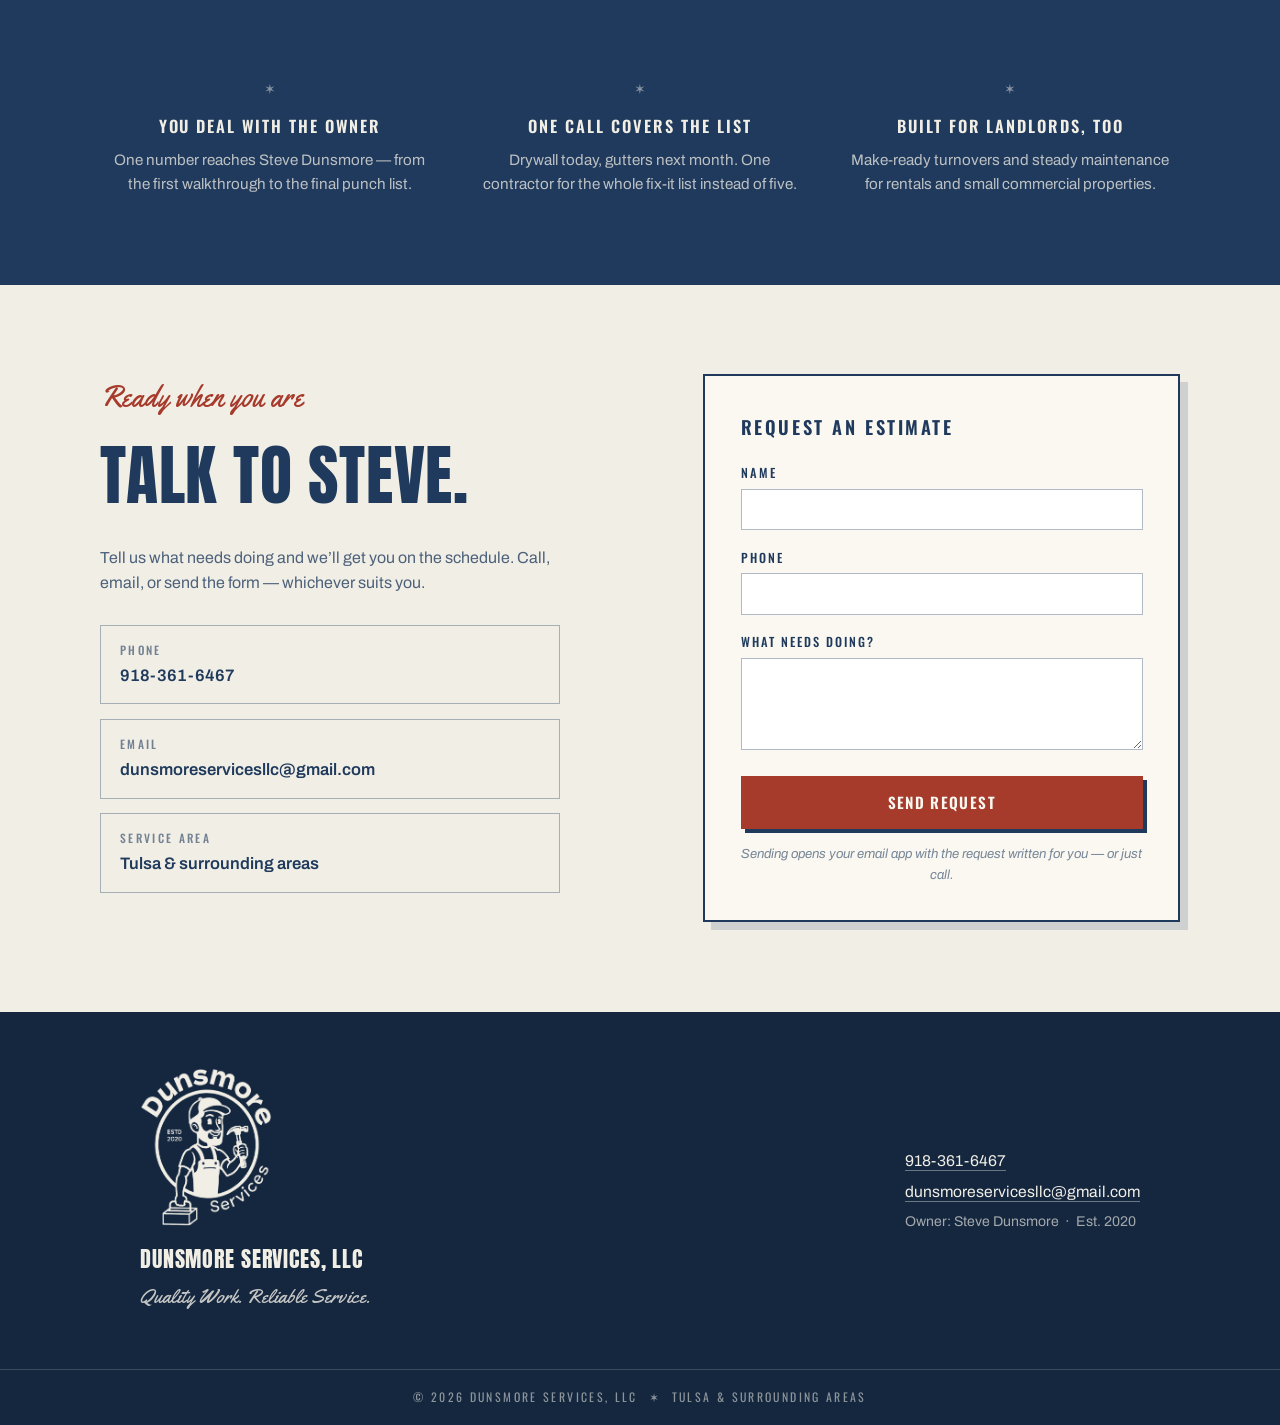
==== commit b3bf4288: "Add Recent Work gallery and Before & After job log (38 photos) Co-Authored-By: Claude Fable 5 <norep" ====
--- a/index.html
+++ b/index.html
@@ -74,6 +74,7 @@
 
       <nav class="nav-links" id="nav-links" aria-label="Site">
         <a href="#services">Services</a>
+        <a href="#work">Our Work</a>
         <a href="#how">How We Work</a>
         <a href="#contact">Contact</a>
         <a class="btn btn-call" href="tel:+19183616467">
@@ -239,6 +240,179 @@
           </div>
         </article>
 
+      </div>
+    </section>
+
+    <!-- ===== Recent work ===== -->
+    <section class="work" id="work">
+      <div class="work-head">
+        <p class="work-script reveal">Straight off the job log</p>
+        <h2 class="work-title reveal">Recent Work.</h2>
+      </div>
+
+      <div class="gallery">
+        <figure class="shot shot-feature reveal">
+          <img src="assets/photos/thumb/3217.jpg" data-full="assets/photos/full/3217.jpg" loading="lazy"
+               alt="Remodeled kitchen with quartz counters, new sink and faucet, and a Dunsmore sign on the windowsill">
+          <figcaption>Kitchen remodel</figcaption>
+        </figure>
+        <figure class="shot reveal">
+          <img src="assets/photos/thumb/2678.jpg" data-full="assets/photos/full/2678.jpg" loading="lazy"
+               alt="Custom tiled shower with inset niche and mosaic accent">
+          <figcaption>Custom tile shower</figcaption>
+        </figure>
+        <figure class="shot reveal">
+          <img src="assets/photos/thumb/2866.jpg" data-full="assets/photos/full/2866.jpg" loading="lazy"
+               alt="Remodeled kitchen with island, white cabinets, and wood-look floor">
+          <figcaption>Kitchen, floor to ceiling</figcaption>
+        </figure>
+        <figure class="shot reveal">
+          <img src="assets/photos/thumb/6341.jpg" data-full="assets/photos/full/6341.jpg" loading="lazy"
+               alt="Renovated kitchen with white upper cabinets, dark lowers, and mosaic backsplash">
+          <figcaption>Kitchen refresh</figcaption>
+        </figure>
+        <figure class="shot reveal">
+          <img src="assets/photos/thumb/7665.jpg" data-full="assets/photos/full/7665.jpg" loading="lazy"
+               alt="New composite deck with black metal railing and privacy wall">
+          <figcaption>Deck &amp; railing</figcaption>
+        </figure>
+        <figure class="shot reveal">
+          <img src="assets/photos/thumb/5823.jpg" data-full="assets/photos/full/5823.jpg" loading="lazy"
+               alt="House exterior with rebuilt front porch and new wood railings">
+          <figcaption>Porch &amp; exterior</figcaption>
+        </figure>
+        <figure class="shot reveal">
+          <img src="assets/photos/thumb/2062.jpg" data-full="assets/photos/full/2062.jpg" loading="lazy"
+               alt="Refinished room with wood floor, fresh paint, and new ceiling fan">
+          <figcaption>Make ready, done</figcaption>
+        </figure>
+        <figure class="shot reveal">
+          <img src="assets/photos/thumb/3804.jpg" data-full="assets/photos/full/3804.jpg" loading="lazy"
+               alt="Newly shingled roof">
+          <figcaption>Roof replacement</figcaption>
+        </figure>
+        <figure class="shot reveal">
+          <img src="assets/photos/thumb/8682.jpg" data-full="assets/photos/full/8682.jpg" loading="lazy"
+               alt="Finished commercial flat roof under a blue sky">
+          <figcaption>Commercial flat roof</figcaption>
+        </figure>
+        <figure class="shot reveal">
+          <img src="assets/photos/thumb/3569.jpg" data-full="assets/photos/full/3569.jpg" loading="lazy"
+               alt="Vaulted wood porch ceiling with new outdoor fan">
+          <figcaption>Porch ceiling &amp; fan</figcaption>
+        </figure>
+        <figure class="shot reveal">
+          <img src="assets/photos/thumb/7950.jpg" data-full="assets/photos/full/7950.jpg" loading="lazy"
+               alt="Bay window wrapped in new white siding">
+          <figcaption>Siding &amp; window</figcaption>
+        </figure>
+      </div>
+
+      <div class="joblog">
+        <h3 class="joblog-title reveal">Before &amp; After</h3>
+        <p class="joblog-intro reveal">
+          Real jobs, same phone in the same pocket. The ugly middle is part of the work
+          &mdash; here&rsquo;s what it looks like when it&rsquo;s handled start to finish.
+        </p>
+
+        <article class="job reveal">
+          <header class="job-head">
+            <h4>Bathroom rebuild</h4>
+            <p>A rotted, molded floor stripped to the joists and brought back as a finished bath.</p>
+          </header>
+          <div class="job-strip">
+            <figure class="jshot"><img src="assets/photos/thumb/4341.jpg" data-full="assets/photos/full/4341.jpg" loading="lazy" alt="Bathroom before: rotted, water-damaged floor beside the shower"><span class="tag tag-before">Before</span></figure>
+            <figure class="jshot"><img src="assets/photos/thumb/4358.jpg" data-full="assets/photos/full/4358.jpg" loading="lazy" alt="Bathroom during: floor opened to the joists, new shower pan set"><span class="tag tag-during">During</span></figure>
+            <figure class="jshot"><img src="assets/photos/thumb/4371.jpg" data-full="assets/photos/full/4371.jpg" loading="lazy" alt="Bathroom after: finished bath with new floor, vanity, and glass-block window"><span class="tag tag-after">After</span></figure>
+          </div>
+        </article>
+
+        <article class="job reveal">
+          <header class="job-head">
+            <h4>Kitchen make ready</h4>
+            <p>Mold behind the cabinets &mdash; cleaned out, rebuilt, rent-ready.</p>
+          </header>
+          <div class="job-strip">
+            <figure class="jshot"><img src="assets/photos/thumb/9357.jpg" data-full="assets/photos/full/9357.jpg" loading="lazy" alt="Kitchen before: mold covering the wall behind dark cabinets"><span class="tag tag-before">Before</span></figure>
+            <figure class="jshot"><img src="assets/photos/thumb/9384.jpg" data-full="assets/photos/full/9384.jpg" loading="lazy" alt="Kitchen after: cleaned and rebuilt wall with cabinets and counter reset"><span class="tag tag-after">After</span></figure>
+          </div>
+        </article>
+
+        <article class="job reveal">
+          <header class="job-head">
+            <h4>Front steps</h4>
+            <p>A crumbling stoop formed up and poured back right.</p>
+          </header>
+          <div class="job-strip">
+            <figure class="jshot"><img src="assets/photos/thumb/5323.jpg" data-full="assets/photos/full/5323.jpg" loading="lazy" alt="Front steps before: crumbling concrete stoop"><span class="tag tag-before">Before</span></figure>
+            <figure class="jshot"><img src="assets/photos/thumb/5333.jpg" data-full="assets/photos/full/5333.jpg" loading="lazy" alt="Front steps after: freshly poured concrete stoop with new wood steps"><span class="tag tag-after">After</span></figure>
+          </div>
+        </article>
+
+        <article class="job reveal">
+          <header class="job-head">
+            <h4>Window-wall rebuild</h4>
+            <p>Water damage opened to the brick, insulated, rocked, finished, and painted.</p>
+          </header>
+          <div class="job-strip">
+            <figure class="jshot"><img src="assets/photos/thumb/7648.jpg" data-full="assets/photos/full/7648.jpg" loading="lazy" alt="Window wall before: sill demolished, damage exposed"><span class="tag tag-before">Before</span></figure>
+            <figure class="jshot"><img src="assets/photos/thumb/7649.jpg" data-full="assets/photos/full/7649.jpg" loading="lazy" alt="Window wall before: wall opened down to the brick"><span class="tag tag-before">Before</span></figure>
+            <figure class="jshot"><img src="assets/photos/thumb/7650.jpg" data-full="assets/photos/full/7650.jpg" loading="lazy" alt="Window wall during: framing prepped for insulation"><span class="tag tag-during">During</span></figure>
+            <figure class="jshot"><img src="assets/photos/thumb/7652.jpg" data-full="assets/photos/full/7652.jpg" loading="lazy" alt="Window wall during: new insulation in the open wall"><span class="tag tag-during">During</span></figure>
+            <figure class="jshot"><img src="assets/photos/thumb/7653.jpg" data-full="assets/photos/full/7653.jpg" loading="lazy" alt="Window wall after: new drywall hung and finished"><span class="tag tag-after">After</span></figure>
+            <figure class="jshot"><img src="assets/photos/thumb/7690.jpg" data-full="assets/photos/full/7690.jpg" loading="lazy" alt="Room after: walls finished and freshly painted"><span class="tag tag-after">After</span></figure>
+          </div>
+        </article>
+
+        <article class="job reveal">
+          <header class="job-head">
+            <h4>Drywall &amp; insulation repair</h4>
+            <p>Dust contained, wall insulated, finished, and repainted.</p>
+          </header>
+          <div class="job-strip">
+            <figure class="jshot"><img src="assets/photos/thumb/4097.jpg" data-full="assets/photos/full/4097.jpg" loading="lazy" alt="Drywall repair with dust containment plastic up"><span class="tag tag-during">During</span></figure>
+            <figure class="jshot"><img src="assets/photos/thumb/4130.jpg" data-full="assets/photos/full/4130.jpg" loading="lazy" alt="New insulation installed in the open wall"><span class="tag tag-during">During</span></figure>
+            <figure class="jshot"><img src="assets/photos/thumb/4166.jpg" data-full="assets/photos/full/4166.jpg" loading="lazy" alt="Repaired room, finished and repainted"><span class="tag tag-after">After</span></figure>
+          </div>
+        </article>
+
+        <article class="job reveal">
+          <header class="job-head">
+            <h4>Interior slab repair</h4>
+            <p>Slab cut and trenched, poured back, ground flat, room put back together.</p>
+          </header>
+          <div class="job-strip">
+            <figure class="jshot"><img src="assets/photos/thumb/2526.jpg" data-full="assets/photos/full/2526.jpg" loading="lazy" alt="Slab before: floor cut open and trenched, rebar exposed"><span class="tag tag-before">Before</span></figure>
+            <figure class="jshot"><img src="assets/photos/thumb/2533.jpg" data-full="assets/photos/full/2533.jpg" loading="lazy" alt="Slab during: concrete patch poured back"><span class="tag tag-during">During</span></figure>
+            <figure class="jshot"><img src="assets/photos/thumb/2644.jpg" data-full="assets/photos/full/2644.jpg" loading="lazy" alt="Slab during: grinding the patched floor flat"><span class="tag tag-during">During</span></figure>
+            <figure class="jshot"><img src="assets/photos/thumb/2647.jpg" data-full="assets/photos/full/2647.jpg" loading="lazy" alt="Room after: smooth repaired slab, ready for finish"><span class="tag tag-after">After</span></figure>
+          </div>
+        </article>
+
+        <article class="job reveal">
+          <header class="job-head">
+            <h4>Bath repair</h4>
+            <p>Wall opened for the fix, then patched, painted, and put back together.</p>
+          </header>
+          <div class="job-strip">
+            <figure class="jshot"><img src="assets/photos/thumb/9049.jpg" data-full="assets/photos/full/9049.jpg" loading="lazy" alt="Bathroom wall before: drywall cut out for the repair"><span class="tag tag-before">Before</span></figure>
+            <figure class="jshot"><img src="assets/photos/thumb/9051.jpg" data-full="assets/photos/full/9051.jpg" loading="lazy" alt="Bathroom after: patched, painted, and back together"><span class="tag tag-after">After</span></figure>
+          </div>
+        </article>
+
+        <article class="job reveal">
+          <header class="job-head">
+            <h4>Commercial hallway</h4>
+            <p>A commercial wall opened up, insulated, and refinished.</p>
+          </header>
+          <div class="job-strip">
+            <figure class="jshot"><img src="assets/photos/thumb/9602.jpg" data-full="assets/photos/full/9602.jpg" loading="lazy" alt="Commercial wall before: opened with insulation exposed"><span class="tag tag-before">Before</span></figure>
+            <figure class="jshot"><img src="assets/photos/thumb/9604.jpg" data-full="assets/photos/full/9604.jpg" loading="lazy" alt="Commercial wall during: insulation and framing exposed overhead"><span class="tag tag-during">During</span></figure>
+            <figure class="jshot"><img src="assets/photos/thumb/9606.jpg" data-full="assets/photos/full/9606.jpg" loading="lazy" alt="Commercial hallway during: wall rebuilt along the corridor"><span class="tag tag-during">During</span></figure>
+            <figure class="jshot"><img src="assets/photos/thumb/9607.jpg" data-full="assets/photos/full/9607.jpg" loading="lazy" alt="Commercial hallway during: finish work down the corridor"><span class="tag tag-during">During</span></figure>
+            <figure class="jshot"><img src="assets/photos/thumb/9773.jpg" data-full="assets/photos/full/9773.jpg" loading="lazy" alt="Commercial hallway after: walls finished and painted"><span class="tag tag-after">After</span></figure>
+          </div>
+        </article>
       </div>
     </section>
 
@@ -335,6 +509,17 @@
     </div>
   </footer>
 
+  <!-- ===== Lightbox ===== -->
+  <div class="lightbox" id="lightbox" hidden role="dialog" aria-modal="true" aria-label="Photo viewer">
+    <button class="lb-btn lb-close" id="lb-close" aria-label="Close photo viewer">&times;</button>
+    <button class="lb-btn lb-prev" id="lb-prev" aria-label="Previous photo">&#8249;</button>
+    <figure class="lb-stage">
+      <img id="lb-img" src="" alt="">
+      <figcaption id="lb-cap"></figcaption>
+    </figure>
+    <button class="lb-btn lb-next" id="lb-next" aria-label="Next photo">&#8250;</button>
+  </div>
+
   <script src="js/main.js"></script>
 </body>
 </html>
--- a/css/styles.css
+++ b/css/styles.css
@@ -429,6 +429,186 @@
   line-height: 1.5;
   color: var(--ink-soft);
 }
+
+/* ---------- Recent work ---------- */
+.work {
+  padding: clamp(3.5rem, 7vw, 5.5rem) clamp(1.25rem, 4vw, 2.5rem);
+}
+.work-head { text-align: center; margin-bottom: clamp(2rem, 4vw, 3rem); }
+.work-script {
+  font-family: var(--font-script);
+  font-size: clamp(1.4rem, 2.8vw, 1.8rem);
+  color: var(--oxide);
+}
+.work-title {
+  font-family: var(--font-display);
+  font-weight: 400;
+  text-transform: uppercase;
+  font-size: clamp(2.2rem, 5vw, 3.6rem);
+  letter-spacing: 0.015em;
+  margin-top: 0.2rem;
+}
+
+.gallery {
+  max-width: 1100px;
+  margin: 0 auto;
+  display: grid;
+  grid-template-columns: repeat(3, 1fr);
+  gap: 16px;
+}
+.shot {
+  position: relative;
+  margin: 0;
+  border: 2px solid var(--navy);
+  background: #fff;
+  box-shadow: 6px 6px 0 rgba(31, 58, 92, 0.14);
+}
+.shot img {
+  display: block;
+  width: 100%;
+  height: 100%;
+  aspect-ratio: 4 / 3;
+  object-fit: cover;
+  cursor: zoom-in;
+}
+.shot-feature { grid-column: span 2; grid-row: span 2; }
+.shot-feature img { aspect-ratio: 1 / 1; }
+.shot figcaption {
+  position: absolute;
+  left: 10px;
+  bottom: 10px;
+  background: var(--navy);
+  color: var(--paper);
+  font-family: var(--font-label);
+  font-weight: 500;
+  font-size: 0.72rem;
+  letter-spacing: 0.14em;
+  text-transform: uppercase;
+  padding: 0.3rem 0.7rem;
+  pointer-events: none;
+}
+
+/* ---------- Job log: before & after ---------- */
+.joblog { max-width: 1100px; margin: clamp(3rem, 6vw, 4.5rem) auto 0; }
+.joblog-title {
+  font-family: var(--font-display);
+  font-weight: 400;
+  text-transform: uppercase;
+  font-size: clamp(1.6rem, 3.5vw, 2.3rem);
+  letter-spacing: 0.015em;
+  text-align: center;
+}
+.joblog-intro {
+  max-width: 520px;
+  margin: 0.8rem auto 2rem;
+  text-align: center;
+  color: var(--ink-soft);
+  font-size: 0.98rem;
+}
+
+.job {
+  display: grid;
+  grid-template-columns: 250px 1fr;
+  gap: clamp(1.2rem, 3vw, 2.5rem);
+  align-items: start;
+  padding: 1.6rem 0.25rem;
+  border-top: 1px solid var(--line);
+}
+.job:last-child { border-bottom: 1px solid var(--line); }
+.job-head h4 {
+  font-family: var(--font-label);
+  font-weight: 600;
+  font-size: 1.02rem;
+  letter-spacing: 0.11em;
+  text-transform: uppercase;
+  margin: 0;
+}
+.job-head p {
+  margin: 0.35rem 0 0;
+  font-size: 0.92rem;
+  line-height: 1.5;
+  color: var(--ink-soft);
+}
+
+.job-strip {
+  display: flex;
+  gap: 12px;
+  overflow-x: auto;
+  padding-bottom: 6px;
+  scrollbar-width: thin;
+}
+.jshot { position: relative; flex: none; margin: 0; }
+.jshot img {
+  display: block;
+  height: clamp(130px, 15vw, 175px);
+  width: auto;
+  border: 1.5px solid var(--navy);
+  cursor: zoom-in;
+}
+.tag {
+  position: absolute;
+  top: 7px;
+  left: 7px;
+  font-family: var(--font-label);
+  font-weight: 600;
+  font-size: 0.6rem;
+  letter-spacing: 0.14em;
+  text-transform: uppercase;
+  padding: 2px 8px 3px;
+  color: var(--paper-bright);
+  pointer-events: none;
+}
+.tag-before { background: var(--oxide); }
+.tag-during { background: rgba(31, 58, 92, 0.62); }
+.tag-after  { background: var(--navy); }
+
+/* ---------- Lightbox ---------- */
+.lightbox {
+  position: fixed;
+  inset: 0;
+  z-index: 200;
+  background: rgba(20, 39, 63, 0.96);
+  display: flex;
+  align-items: center;
+  justify-content: center;
+  padding: 3.5rem 4.5rem;
+}
+.lightbox[hidden] { display: none; }
+.lb-stage { margin: 0; text-align: center; max-width: 100%; }
+.lb-stage img {
+  max-width: min(88vw, 1100px);
+  max-height: 80vh;
+  width: auto;
+  height: auto;
+  border: 2px solid var(--paper);
+  background: var(--paper);
+}
+.lb-stage figcaption {
+  margin-top: 0.8rem;
+  color: rgba(241, 238, 230, 0.85);
+  font-family: var(--font-label);
+  font-weight: 400;
+  font-size: 0.82rem;
+  letter-spacing: 0.1em;
+}
+.lb-btn {
+  position: absolute;
+  background: none;
+  border: 2px solid rgba(241, 238, 230, 0.4);
+  color: var(--paper);
+  font-size: 1.6rem;
+  line-height: 1;
+  width: 48px;
+  height: 48px;
+  cursor: pointer;
+  display: flex;
+  align-items: center;
+  justify-content: center;
+}
+.lb-btn:hover { border-color: var(--paper); background: rgba(241, 238, 230, 0.12); }
+.lb-close { top: 18px; right: 18px; }
+.lb-prev { left: 14px; top: 50%; transform: translateY(-50%); }
+.lb-next { right: 14px; top: 50%; transform: translateY(-50%); }
 
 /* ---------- Navy band: how we work ---------- */
 .band {
@@ -703,6 +883,18 @@
     grid-template-columns: 1fr;
     background: none;
   }
+
+  .gallery { grid-template-columns: repeat(2, 1fr); gap: 12px; }
+  .job { grid-template-columns: 1fr; gap: 1rem; }
+  .lightbox { padding: 3.5rem 0.75rem 4.5rem; }
+  .lb-prev { left: auto; right: 76px; top: auto; bottom: 14px; transform: none; }
+  .lb-next { right: 14px; top: auto; bottom: 14px; transform: none; }
+}
+
+@media (max-width: 520px) {
+  .gallery { grid-template-columns: 1fr 1fr; }
+  .shot-feature { grid-column: span 2; grid-row: span 1; }
+  .shot-feature img { aspect-ratio: 4 / 3; }
 }
 
 @media (max-width: 560px) {
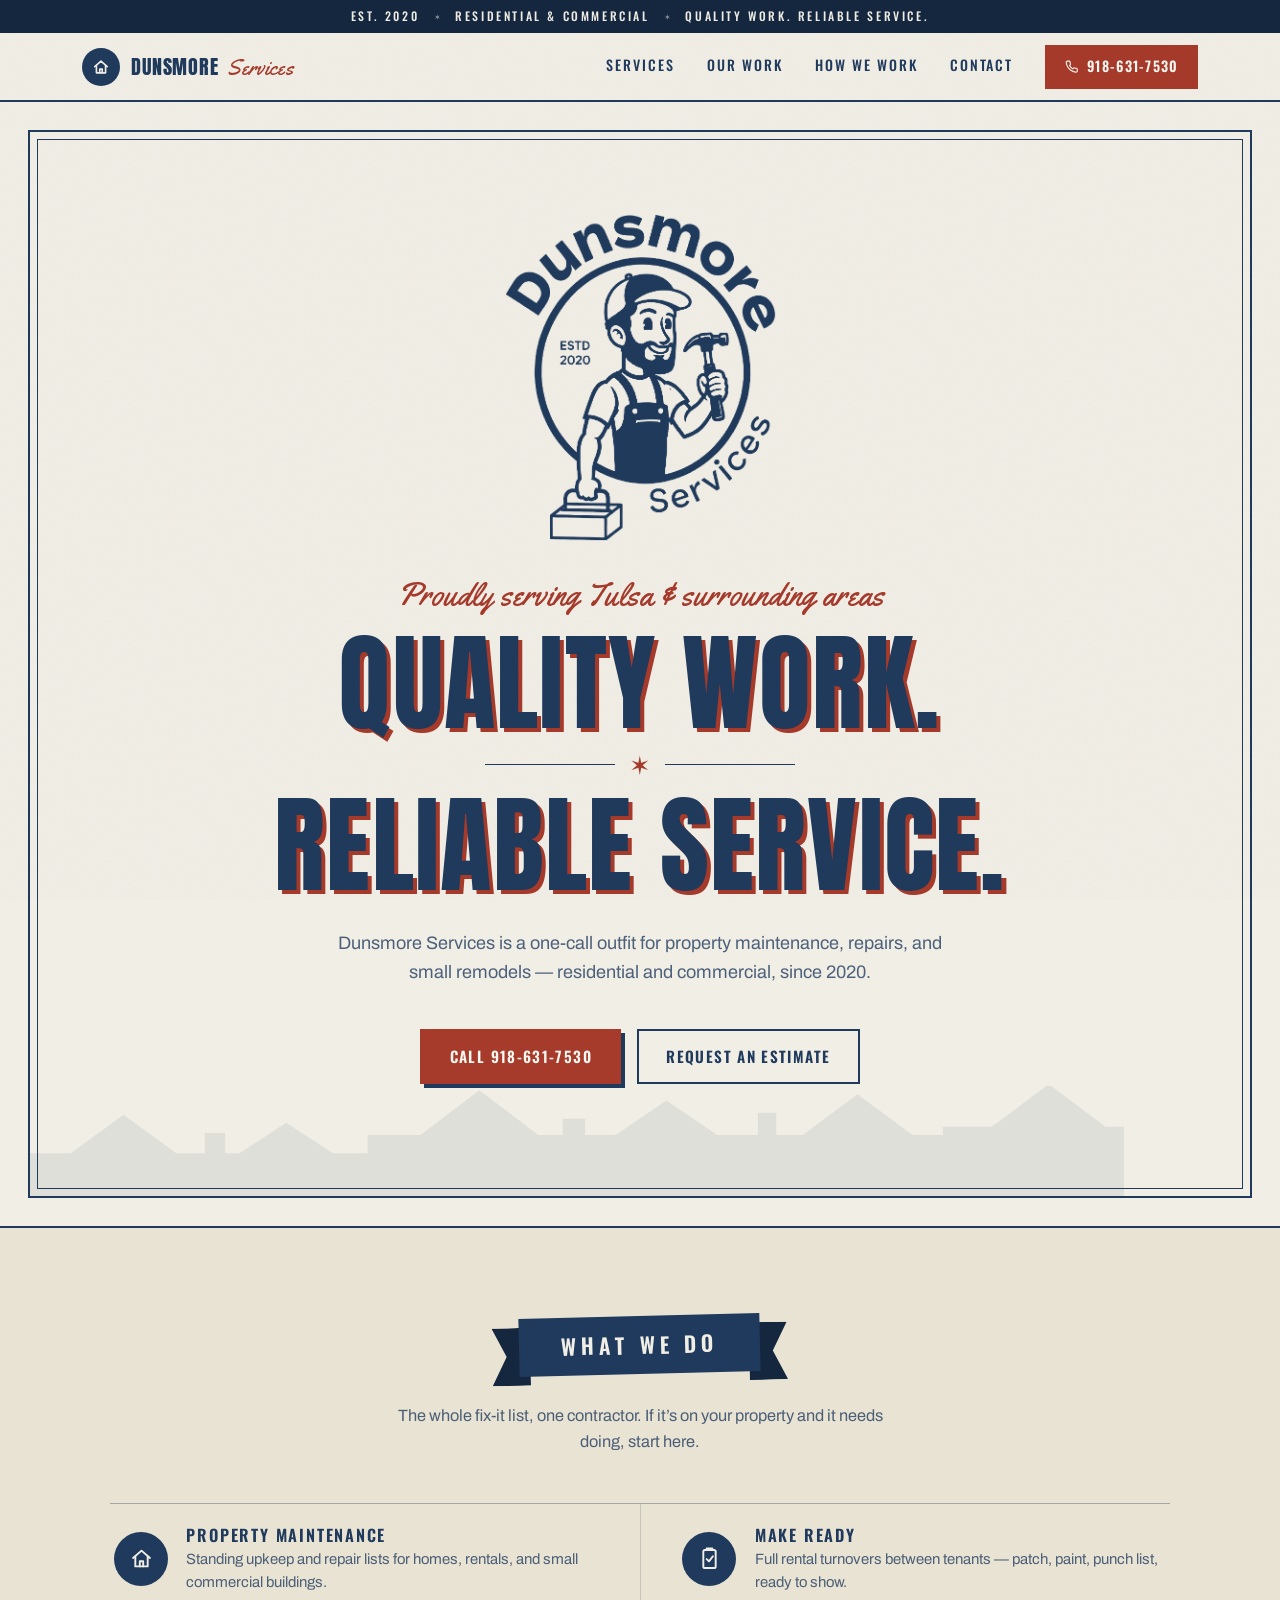
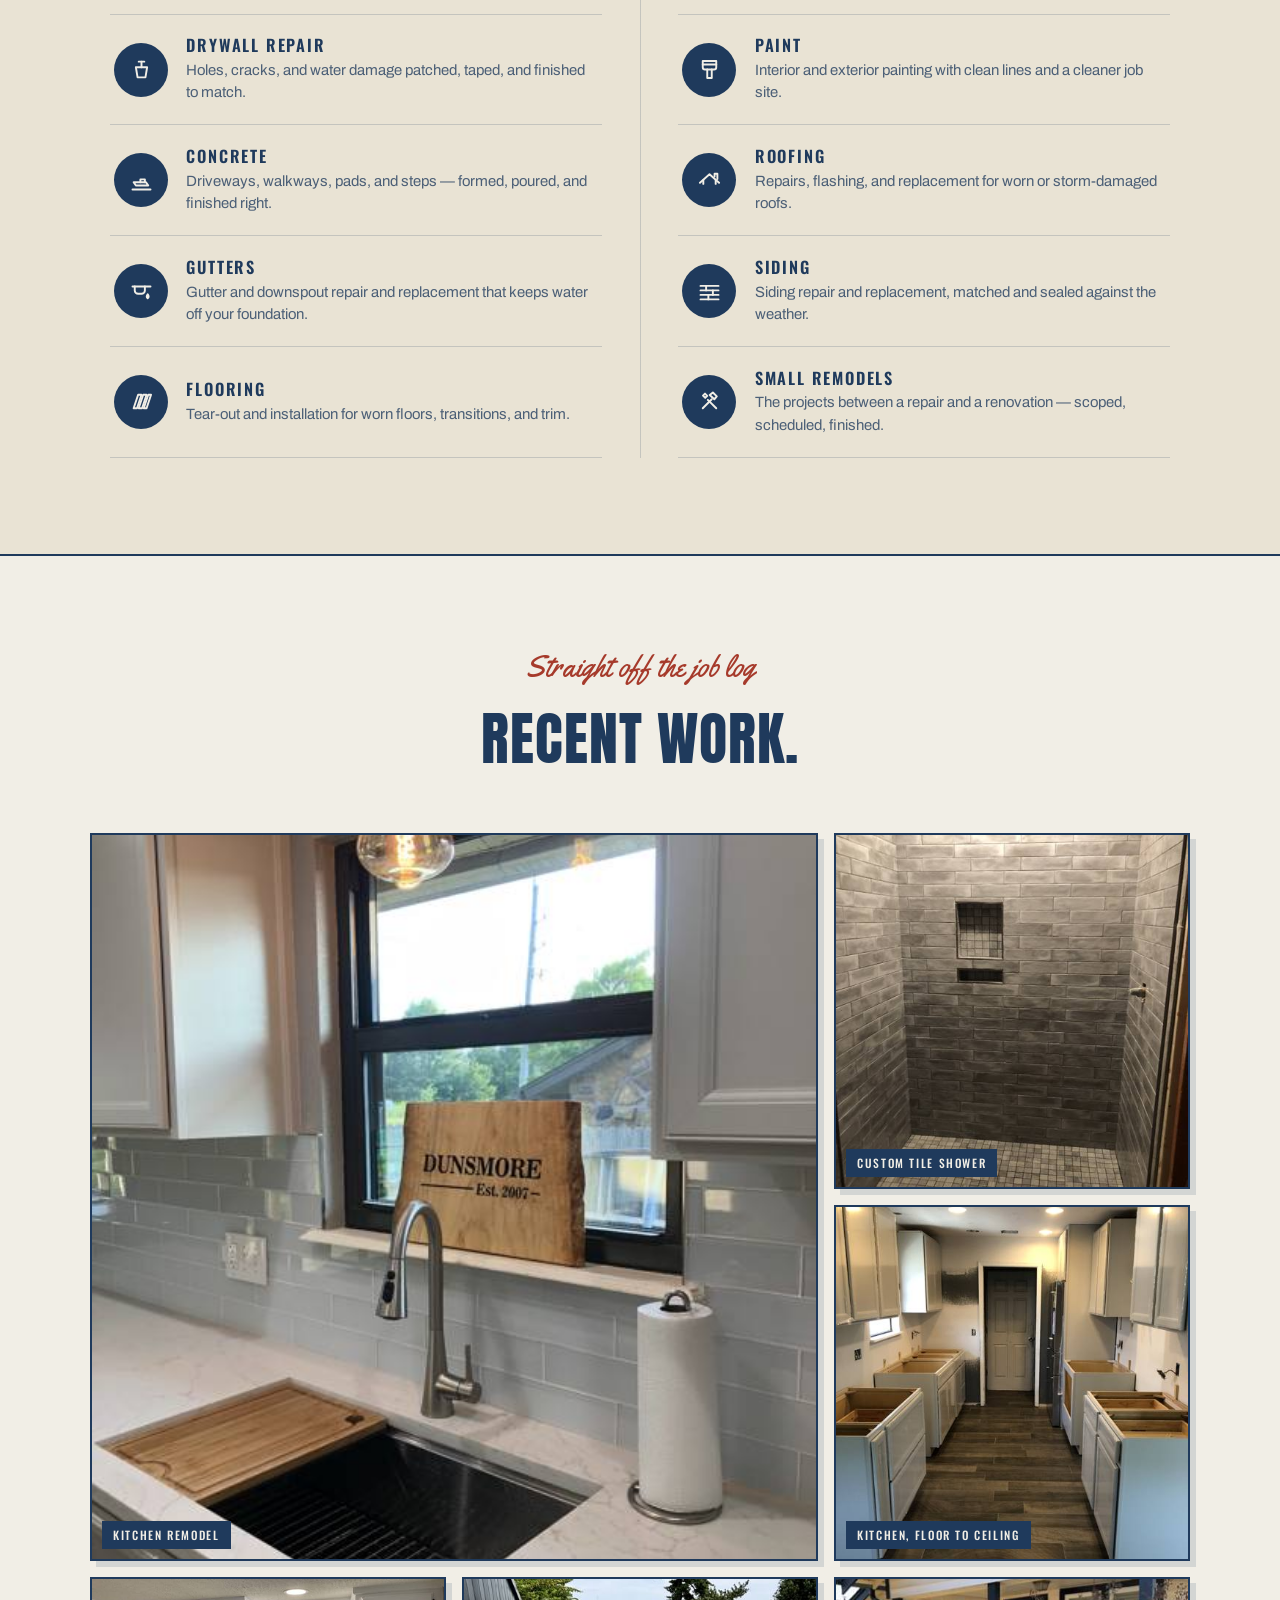
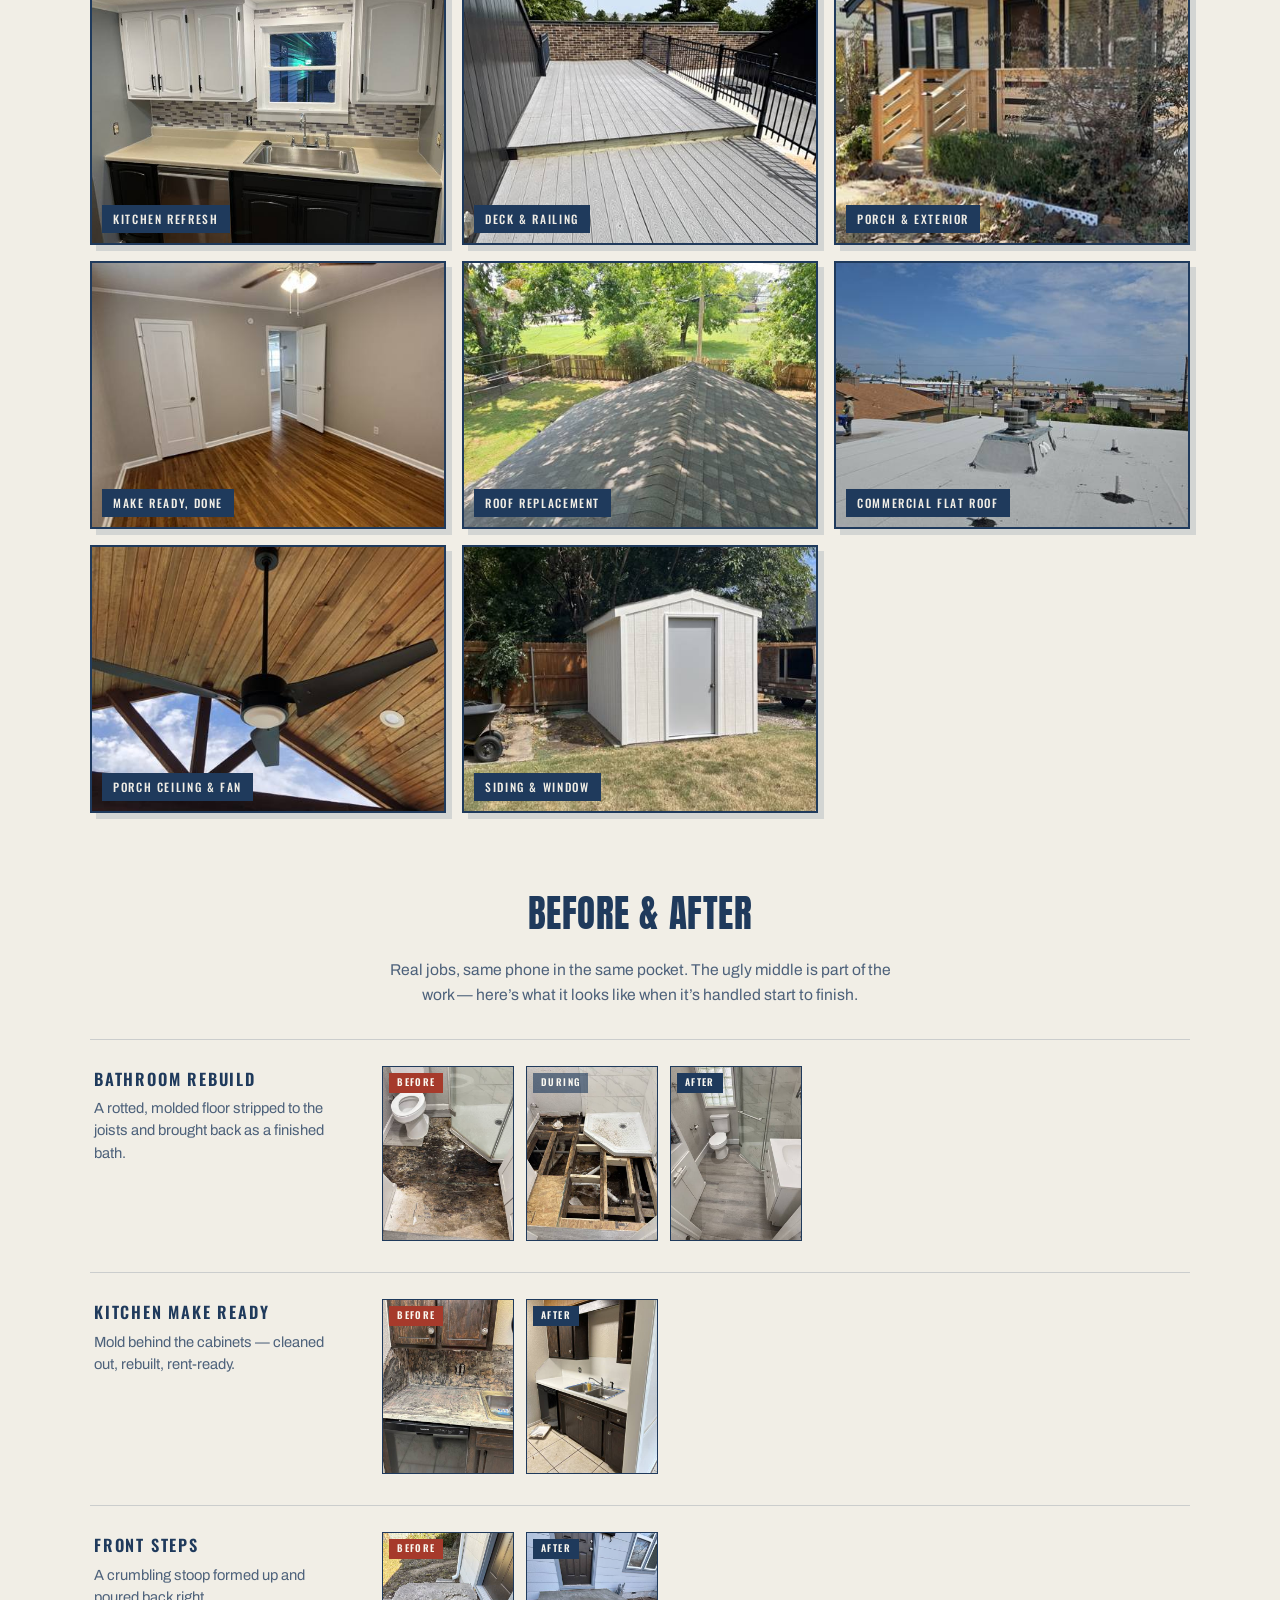
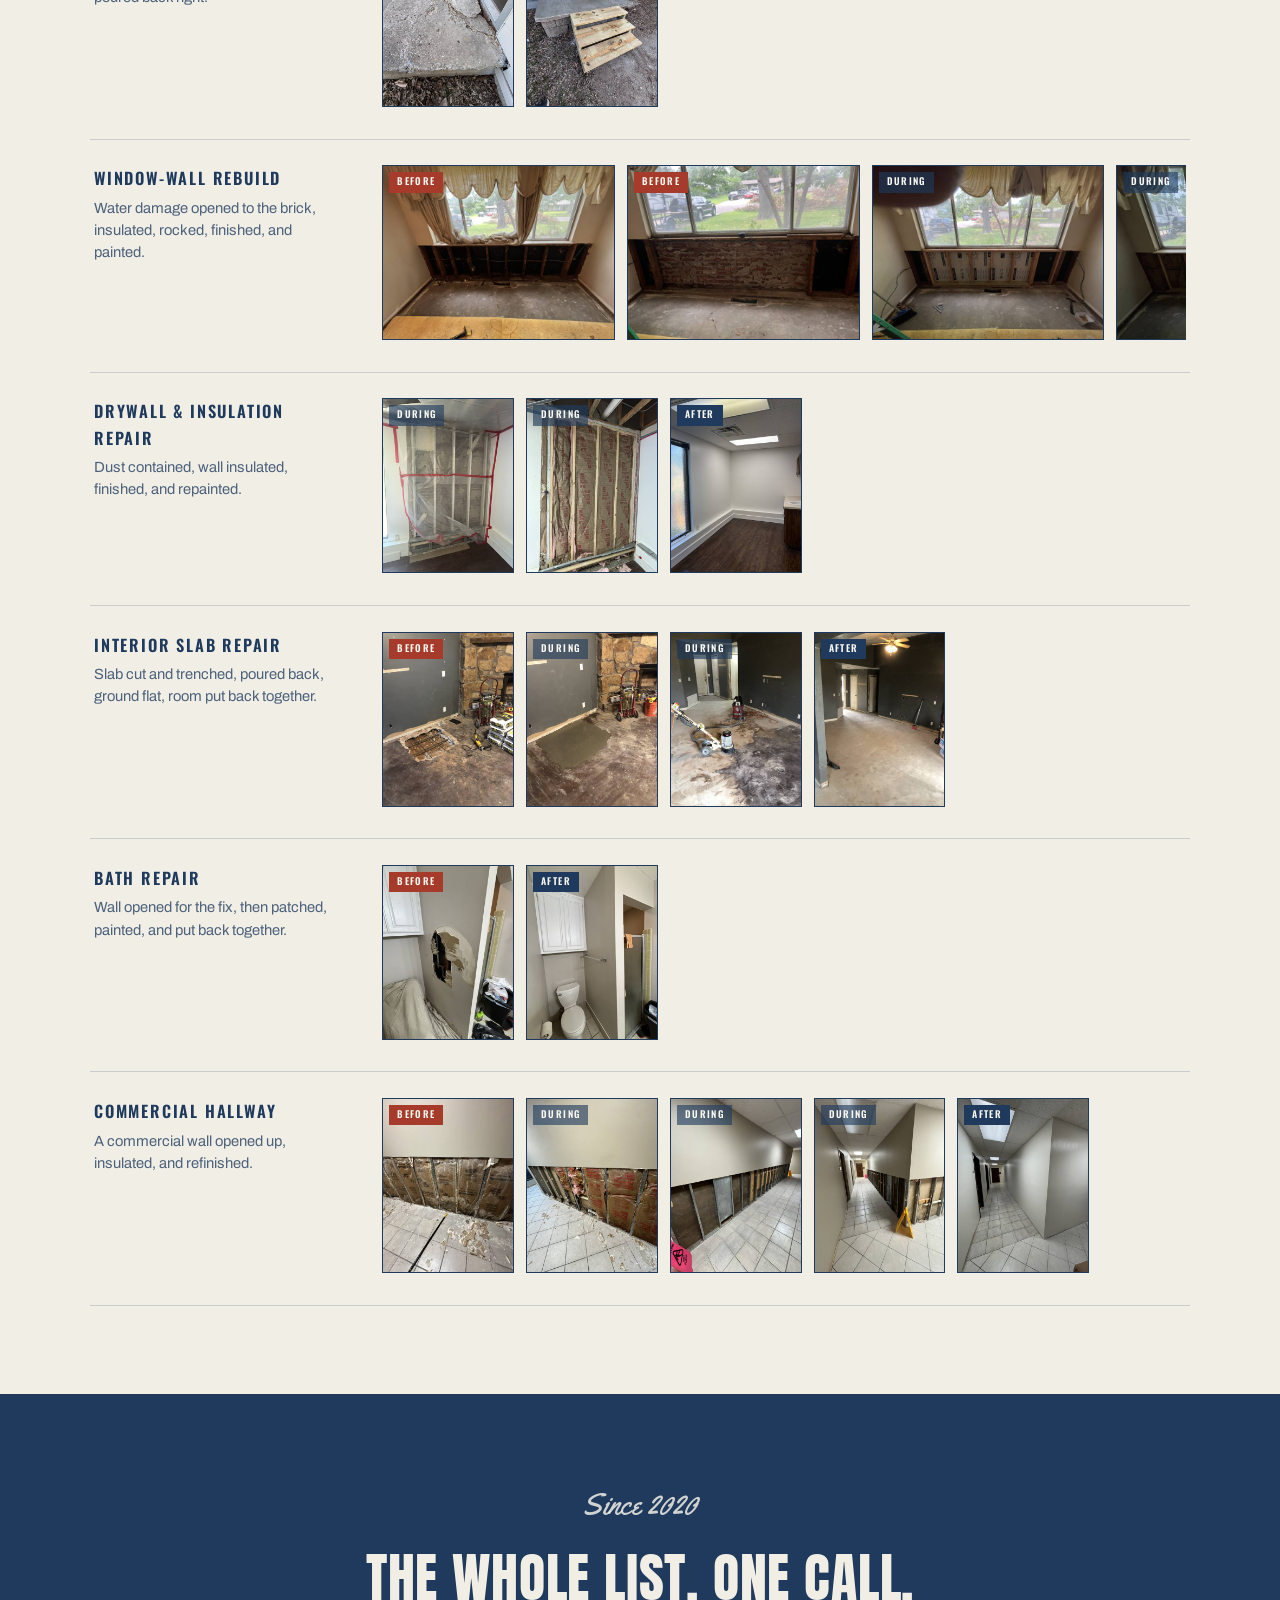
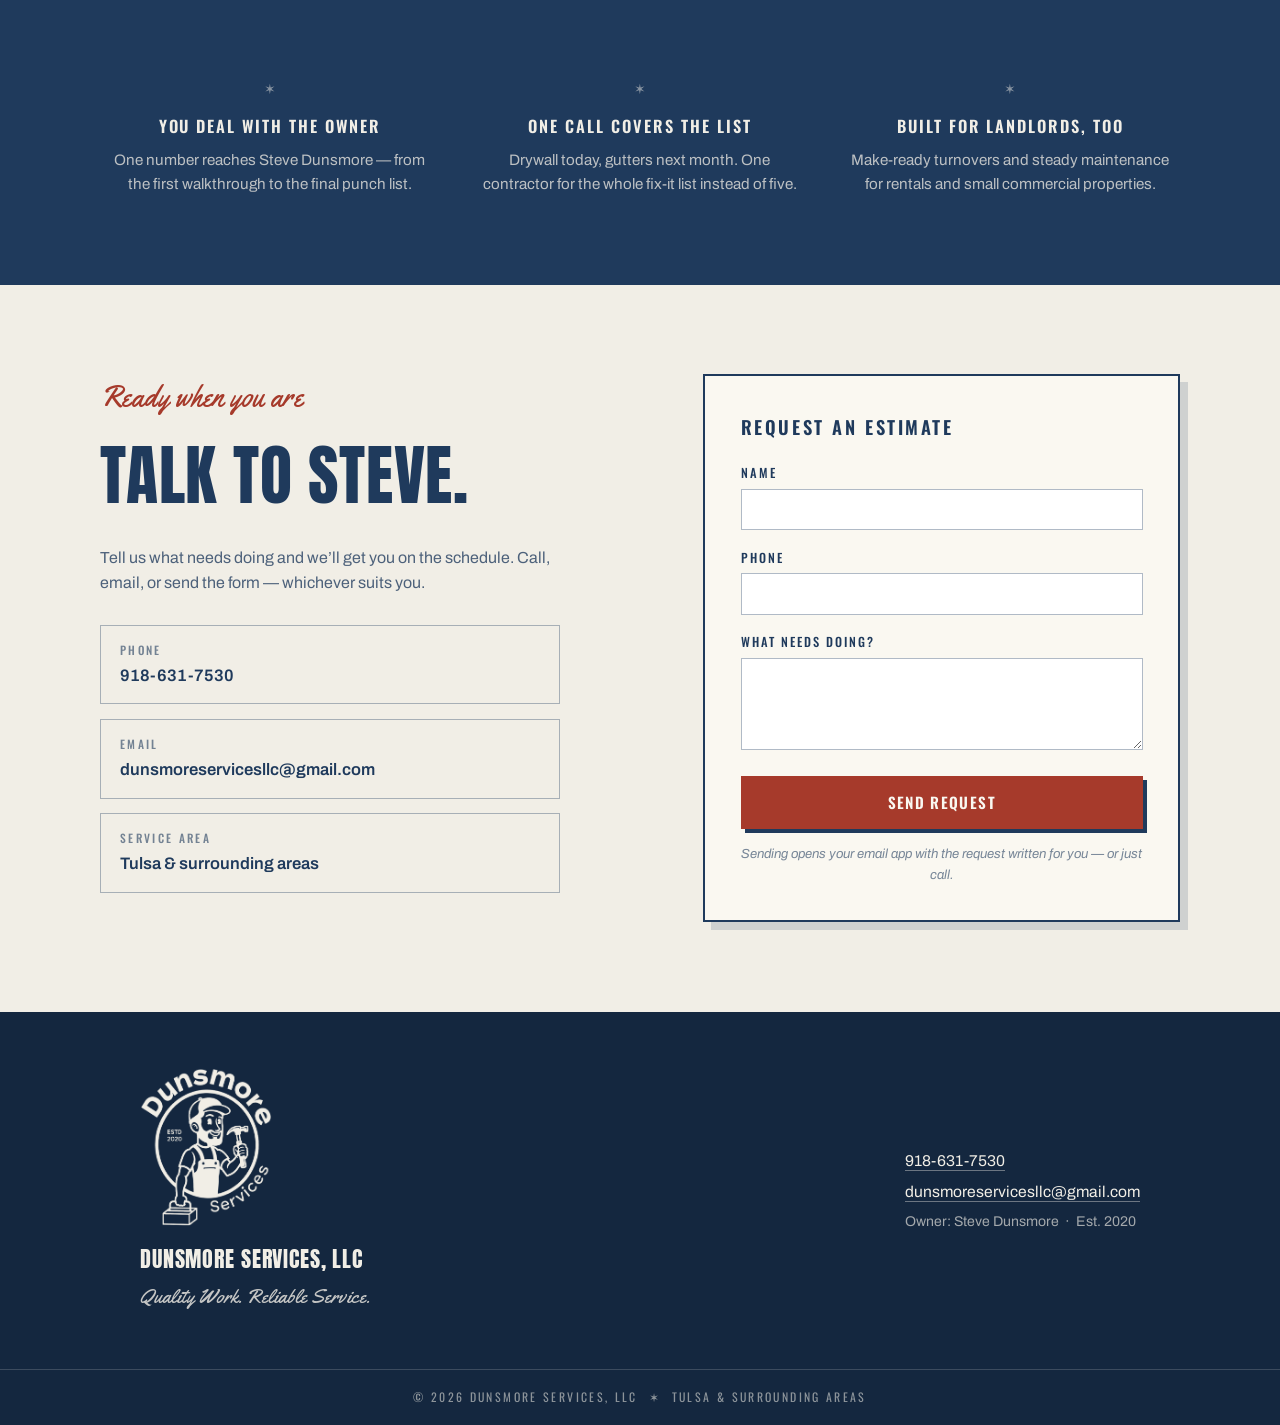
==== commit c473c743: "Update phone number to 918-631-7530 Co-Authored-By: Claude Fable 5 <noreply@anthropic.com>" ====
--- a/index.html
+++ b/index.html
@@ -3,14 +3,13 @@
 <head>
   <meta charset="UTF-8">
   <meta name="viewport" content="width=device-width, initial-scale=1.0">
-  <!-- Review copy: keep search engines away until the site moves to its real domain -->
   <meta name="robots" content="noindex">
   <title>Dunsmore Services, LLC — Property Maintenance &amp; Repair | Tulsa, OK</title>
-  <meta name="description" content="Dunsmore Services, LLC — quality work, reliable service since 2020. Property maintenance, make ready, drywall repair, paint, concrete, roofing, gutters, siding, flooring, and small remodels for residential and commercial properties in Tulsa and surrounding areas. Call 918-361-6467.">
+  <meta name="description" content="Dunsmore Services, LLC — quality work, reliable service since 2020. Property maintenance, make ready, drywall repair, paint, concrete, roofing, gutters, siding, flooring, and small remodels for residential and commercial properties in Tulsa and surrounding areas. Call 918-631-7530.">
 
   <meta property="og:type" content="website">
   <meta property="og:title" content="Dunsmore Services, LLC — Quality Work. Reliable Service.">
-  <meta property="og:description" content="One call for property maintenance, repairs, and small remodels — residential and commercial, serving Tulsa and surrounding areas. Est. 2020. Call 918-361-6467.">
+  <meta property="og:description" content="One call for property maintenance, repairs, and small remodels — residential and commercial, serving Tulsa and surrounding areas. Est. 2020. Call 918-631-7530.">
 
   <link rel="icon" href="data:image/svg+xml,%3Csvg xmlns='http://www.w3.org/2000/svg' viewBox='0 0 64 64'%3E%3Ccircle cx='32' cy='32' r='30' fill='%231F3A5C'/%3E%3Cpath d='M20 40 32 28l12 12M24 38v8h16v-8' stroke='%23F1EEE6' stroke-width='4' fill='none' stroke-linecap='round' stroke-linejoin='round'/%3E%3C/svg%3E">
 
@@ -26,7 +25,7 @@
     "@context": "https://schema.org",
     "@type": "HomeAndConstructionBusiness",
     "name": "Dunsmore Services, LLC",
-    "telephone": "+1-918-361-6467",
+    "telephone": "+1-918-631-7530",
     "email": "dunsmoreservicesllc@gmail.com",
     "foundingDate": "2020",
     "founder": { "@type": "Person", "name": "Steve Dunsmore" },
@@ -77,9 +76,9 @@
         <a href="#work">Our Work</a>
         <a href="#how">How We Work</a>
         <a href="#contact">Contact</a>
-        <a class="btn btn-call" href="tel:+19183616467">
+        <a class="btn btn-call" href="tel:+19186317530">
           <svg aria-hidden="true" viewBox="0 0 24 24" fill="none" stroke="currentColor" stroke-width="2" stroke-linecap="round" stroke-linejoin="round"><path d="M22 16.9v3a2 2 0 0 1-2.2 2 19.8 19.8 0 0 1-8.6-3 19.5 19.5 0 0 1-6-6 19.8 19.8 0 0 1-3-8.7A2 2 0 0 1 4.1 2h3a2 2 0 0 1 2 1.7c.13.96.36 1.9.7 2.8a2 2 0 0 1-.45 2.1L8.1 9.9a16 16 0 0 0 6 6l1.3-1.27a2 2 0 0 1 2.1-.45c.9.34 1.84.57 2.8.7a2 2 0 0 1 1.7 2.03z"/></svg>
-          918-361-6467
+          918-631-7530
         </a>
       </nav>
 
@@ -114,7 +113,7 @@
           </p>
 
           <div class="hero-cta reveal">
-            <a class="btn btn-primary" href="tel:+19183616467">Call 918-361-6467</a>
+            <a class="btn btn-primary" href="tel:+19186317530">Call 918-631-7530</a>
             <a class="btn btn-ghost" href="#contact">Request an estimate</a>
           </div>
         </div>
@@ -454,9 +453,9 @@
           </p>
 
           <div class="contact-cards">
-            <a class="ccard reveal" href="tel:+19183616467">
+            <a class="ccard reveal" href="tel:+19186317530">
               <span class="ccard-label">Phone</span>
-              <span class="ccard-value">918-361-6467</span>
+              <span class="ccard-value">918-631-7530</span>
             </a>
             <a class="ccard reveal" href="mailto:dunsmoreservicesllc@gmail.com">
               <span class="ccard-label">Email</span>
@@ -499,7 +498,7 @@
         <p class="footer-tag">Quality Work. Reliable Service.</p>
       </div>
       <div class="footer-contact">
-        <a href="tel:+19183616467">918-361-6467</a>
+        <a href="tel:+19186317530">918-631-7530</a>
         <a href="mailto:dunsmoreservicesllc@gmail.com">dunsmoreservicesllc@gmail.com</a>
         <p>Owner: Steve Dunsmore &nbsp;&middot;&nbsp; Est. 2020</p>
       </div>
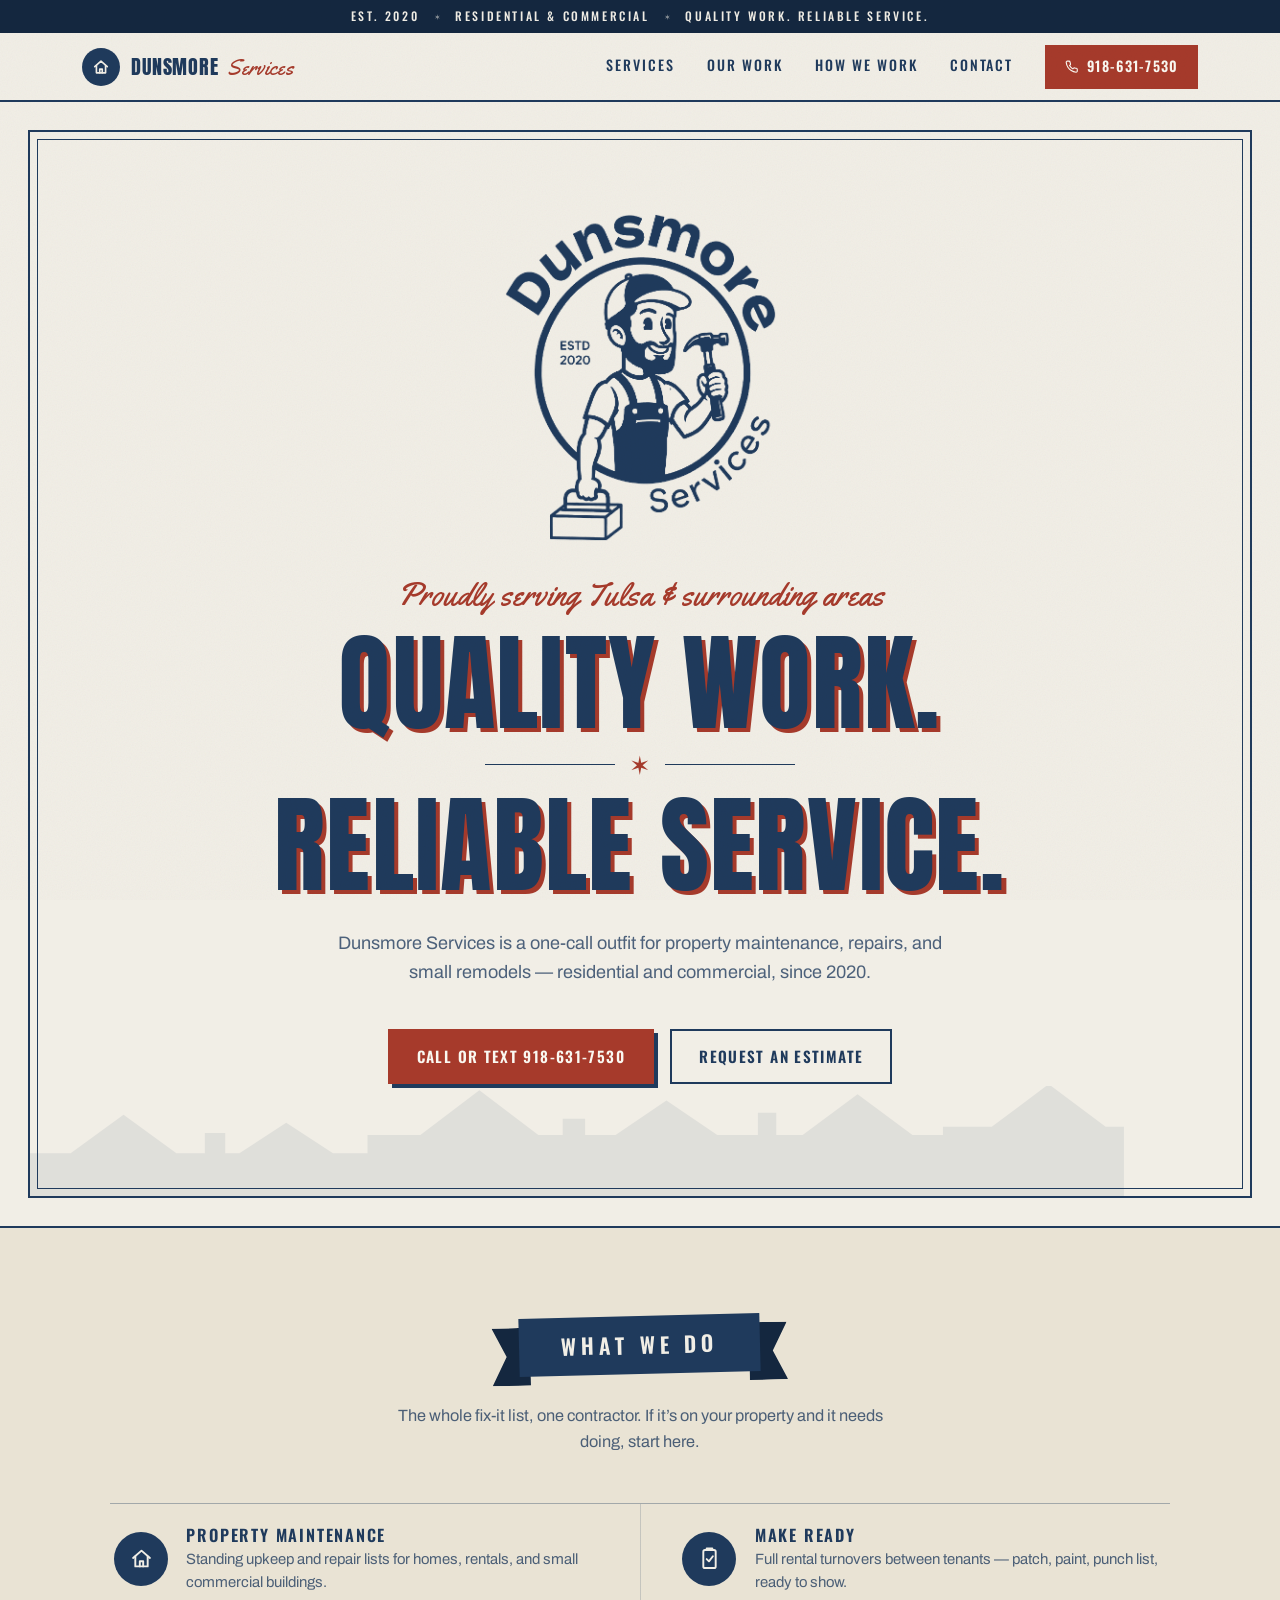
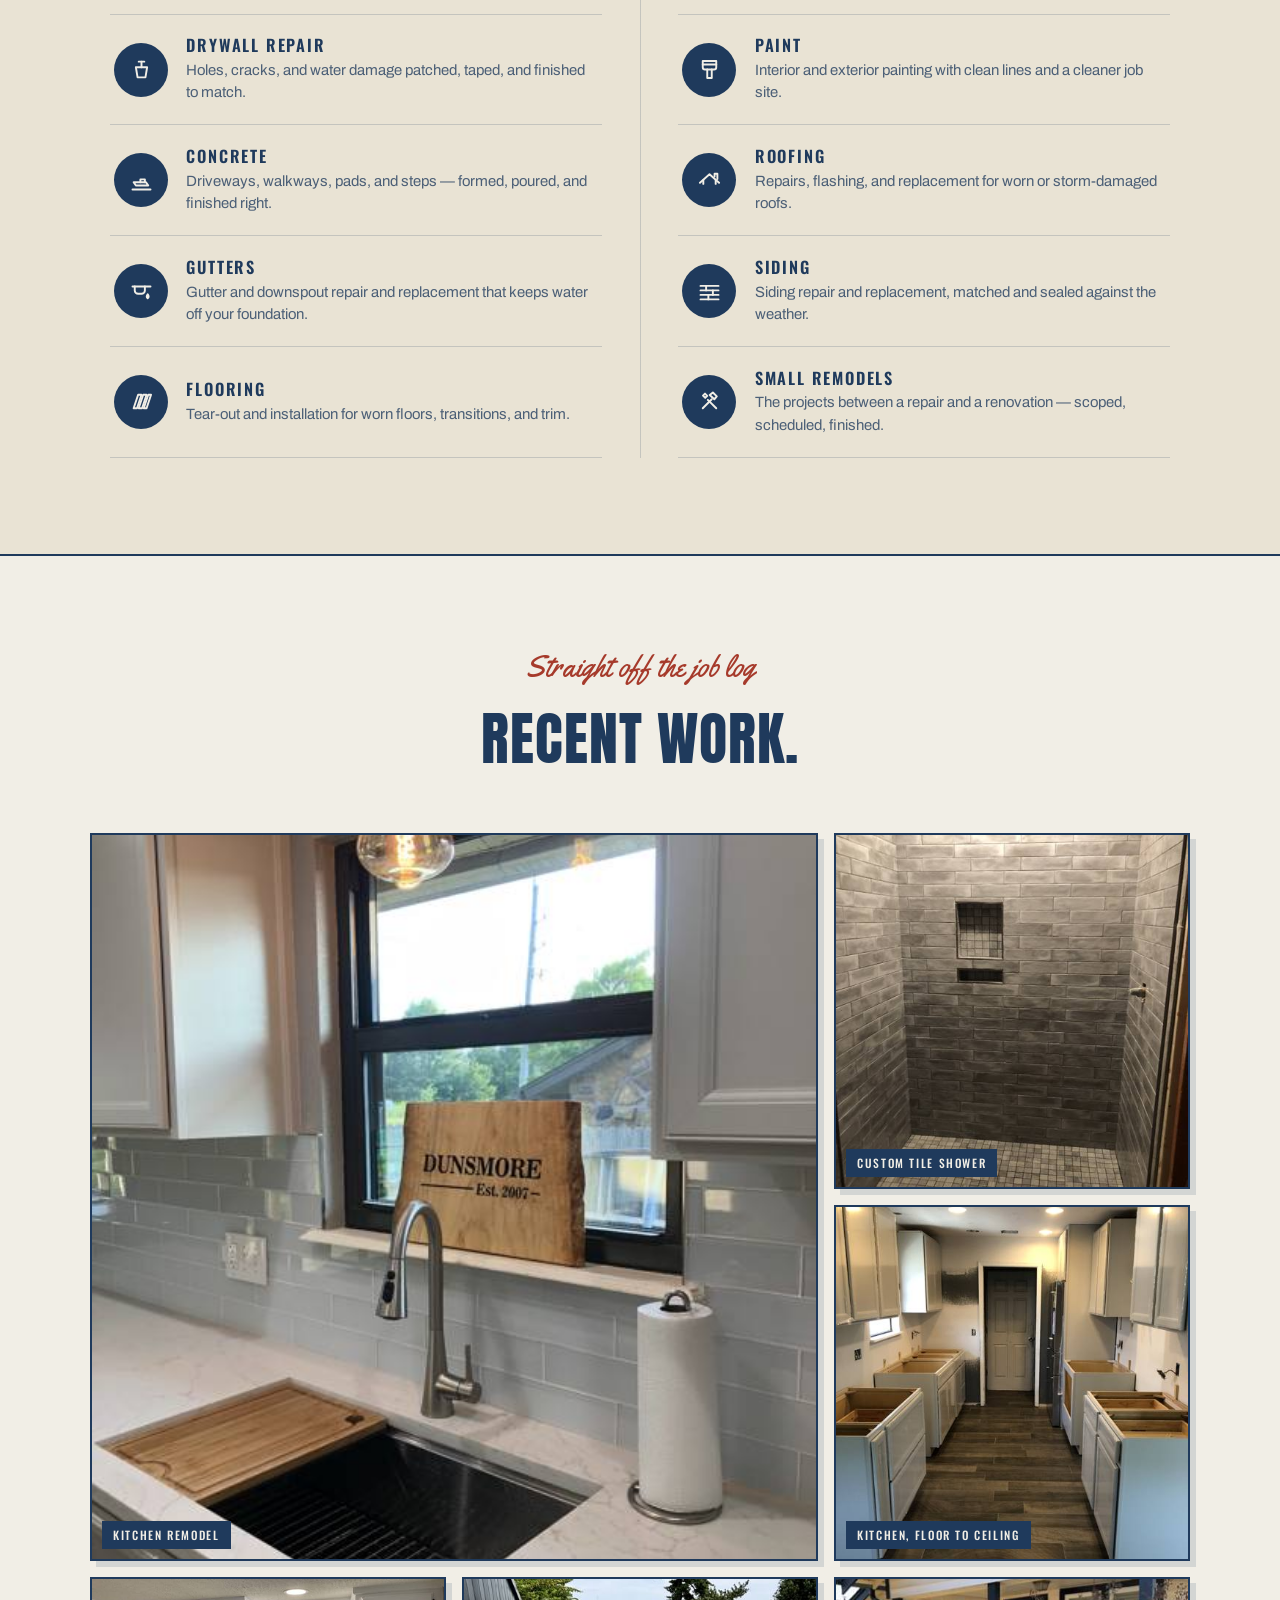
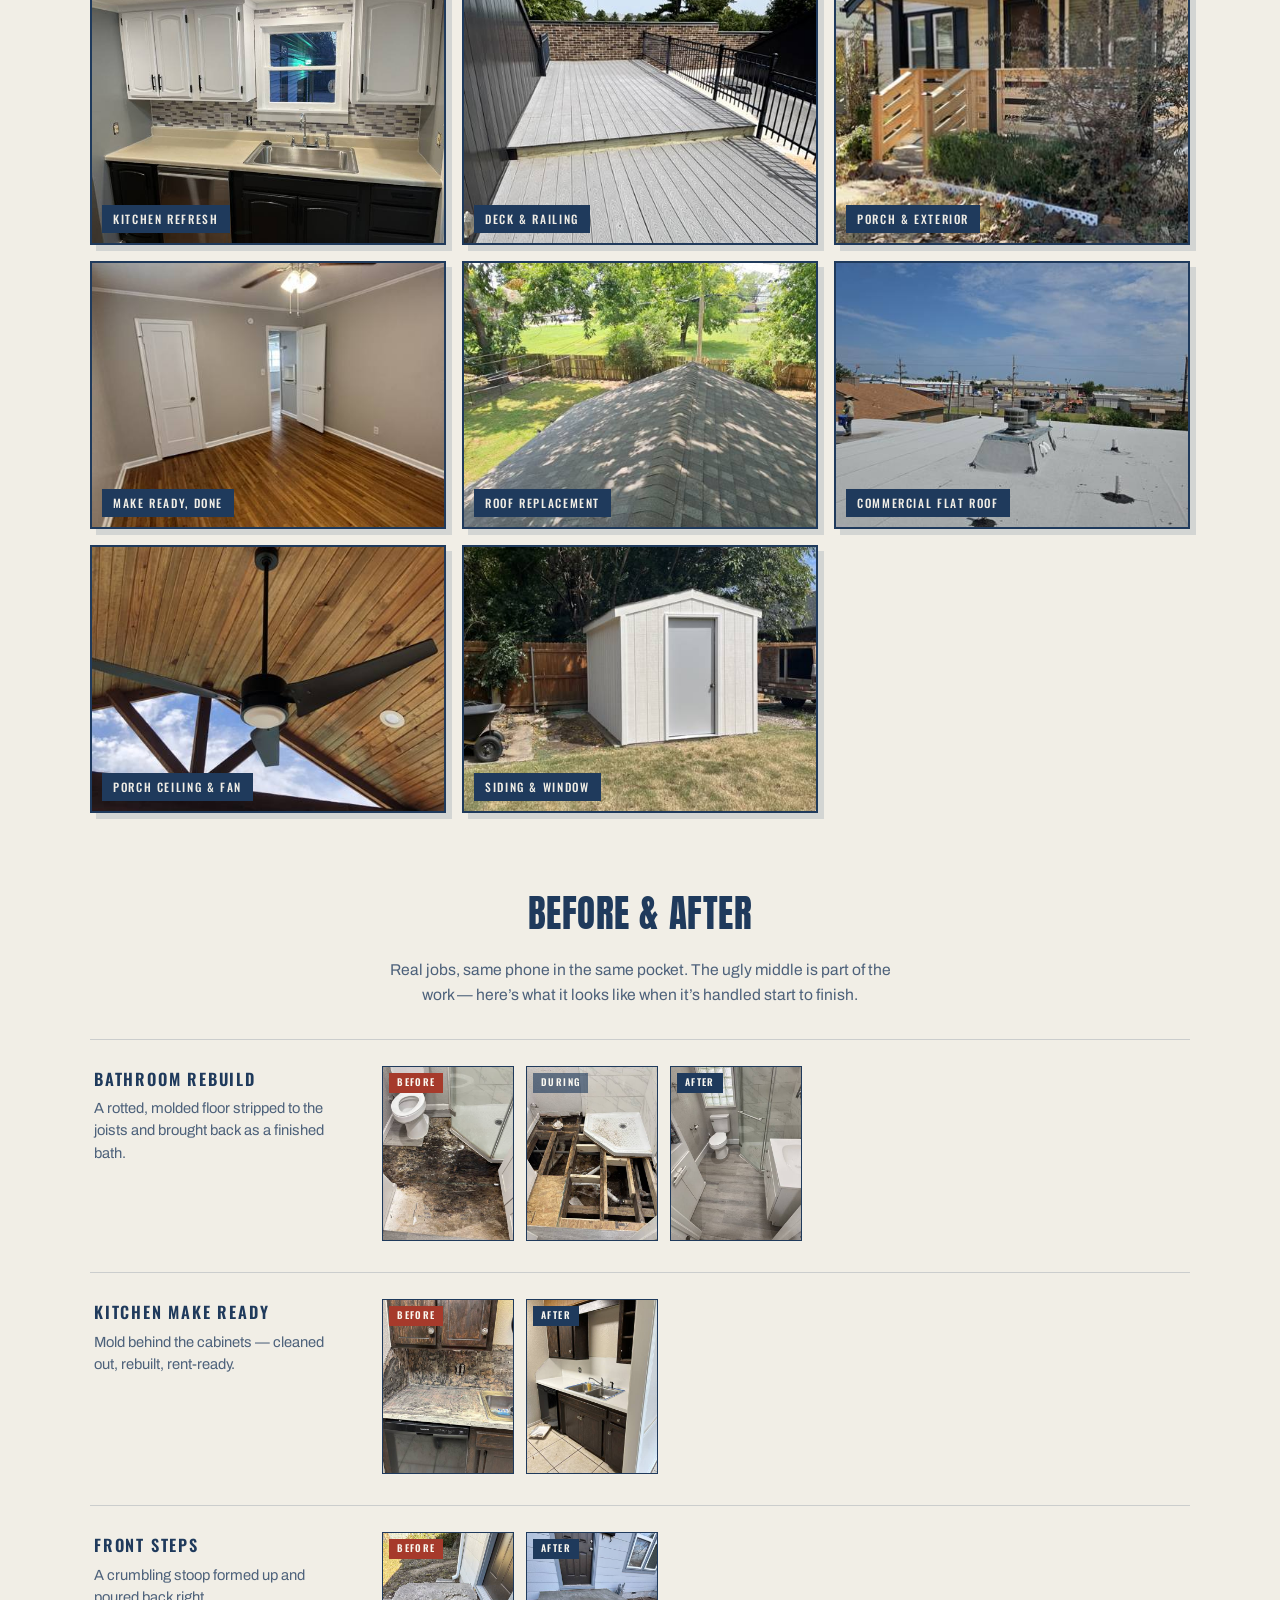
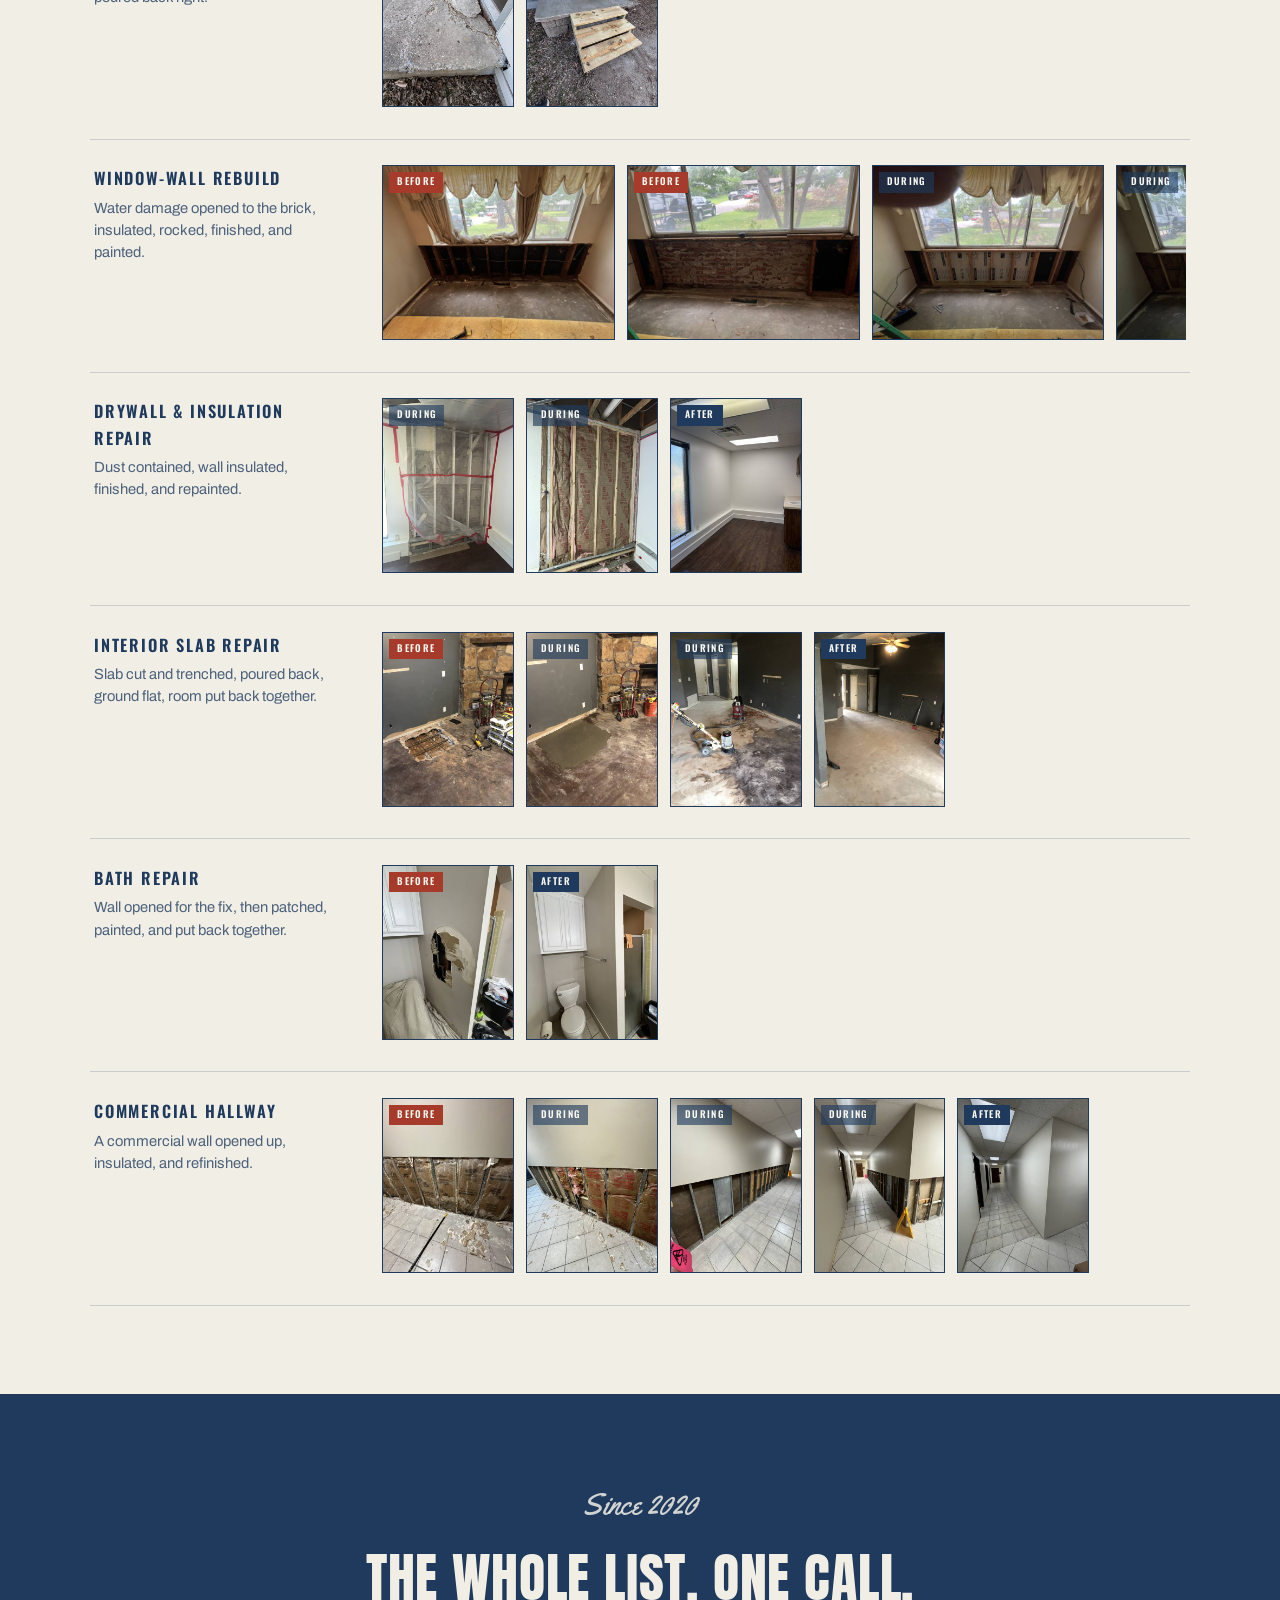
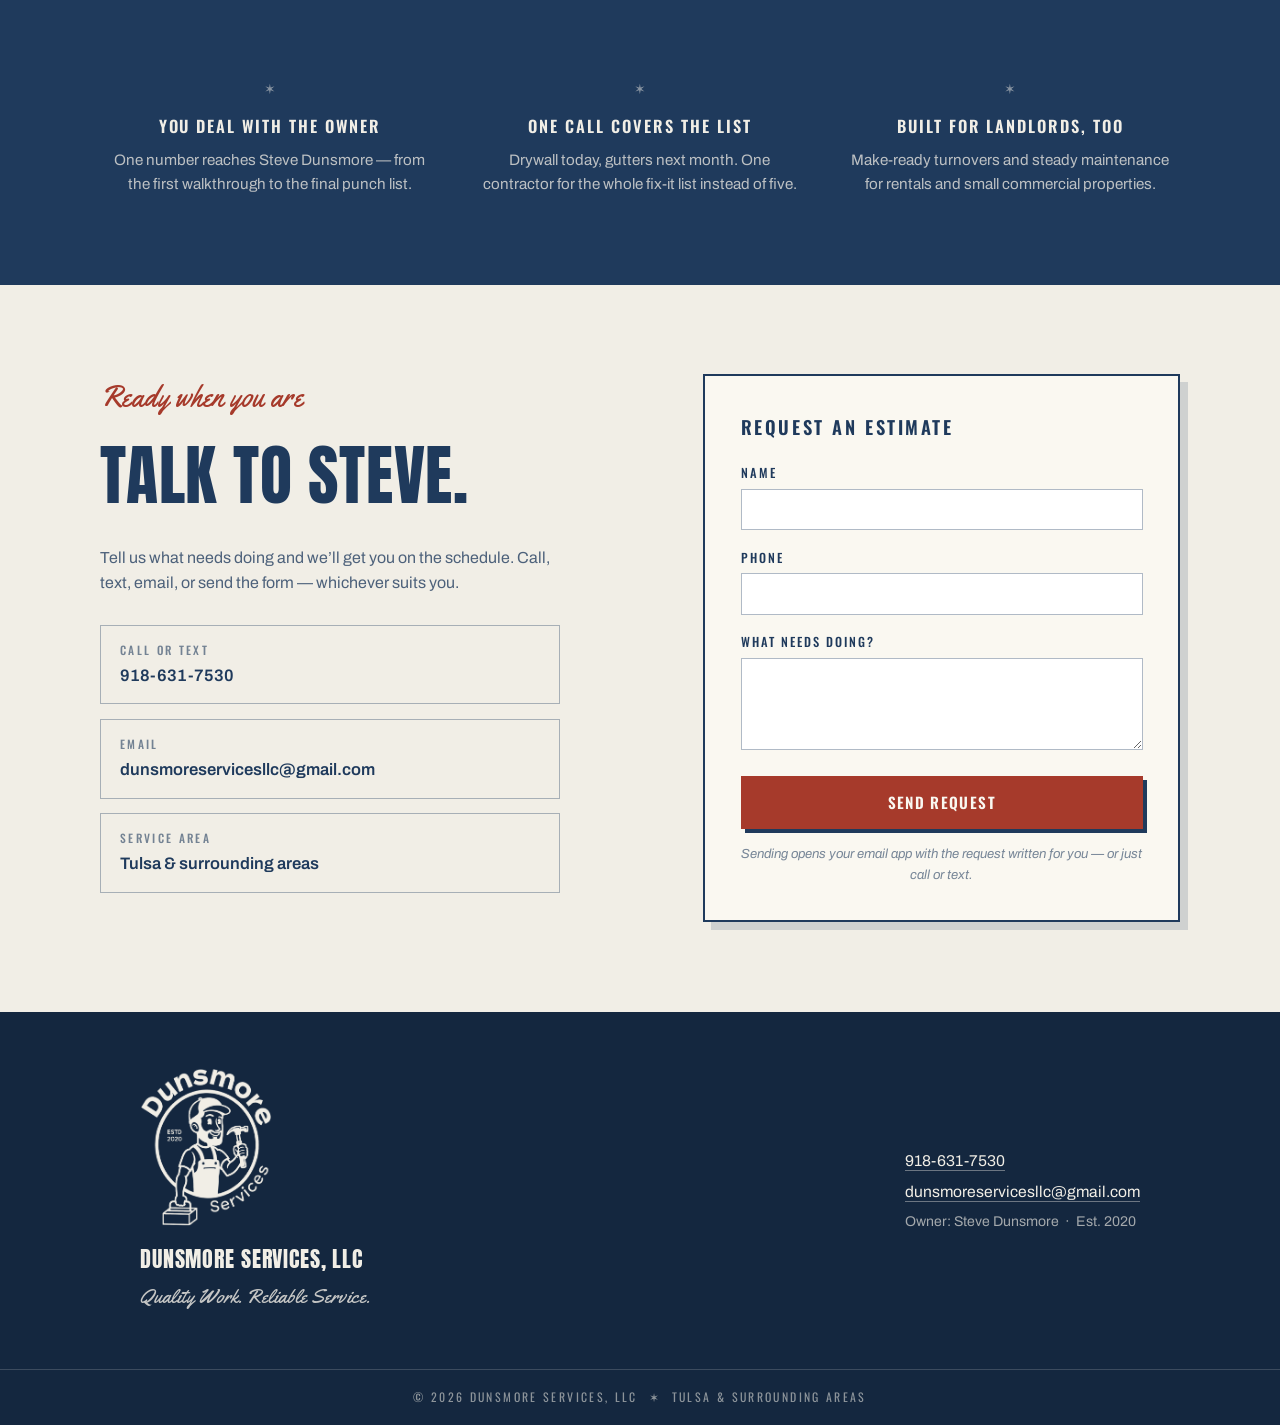
==== commit fc9e16a1: "Invite texting: call or text wording throughout Co-Authored-By: Claude Fable 5 <noreply@anthropic.co" ====
--- a/index.html
+++ b/index.html
@@ -3,13 +3,12 @@
 <head>
   <meta charset="UTF-8">
   <meta name="viewport" content="width=device-width, initial-scale=1.0">
-  <meta name="robots" content="noindex">
   <title>Dunsmore Services, LLC — Property Maintenance &amp; Repair | Tulsa, OK</title>
-  <meta name="description" content="Dunsmore Services, LLC — quality work, reliable service since 2020. Property maintenance, make ready, drywall repair, paint, concrete, roofing, gutters, siding, flooring, and small remodels for residential and commercial properties in Tulsa and surrounding areas. Call 918-631-7530.">
+  <meta name="description" content="Dunsmore Services, LLC — quality work, reliable service since 2020. Property maintenance, make ready, drywall repair, paint, concrete, roofing, gutters, siding, flooring, and small remodels for residential and commercial properties in Tulsa and surrounding areas. Call or text 918-631-7530.">
 
   <meta property="og:type" content="website">
   <meta property="og:title" content="Dunsmore Services, LLC — Quality Work. Reliable Service.">
-  <meta property="og:description" content="One call for property maintenance, repairs, and small remodels — residential and commercial, serving Tulsa and surrounding areas. Est. 2020. Call 918-631-7530.">
+  <meta property="og:description" content="One call for property maintenance, repairs, and small remodels — residential and commercial, serving Tulsa and surrounding areas. Est. 2020. Call or text 918-631-7530.">
 
   <link rel="icon" href="data:image/svg+xml,%3Csvg xmlns='http://www.w3.org/2000/svg' viewBox='0 0 64 64'%3E%3Ccircle cx='32' cy='32' r='30' fill='%231F3A5C'/%3E%3Cpath d='M20 40 32 28l12 12M24 38v8h16v-8' stroke='%23F1EEE6' stroke-width='4' fill='none' stroke-linecap='round' stroke-linejoin='round'/%3E%3C/svg%3E">
 
@@ -113,7 +112,7 @@
           </p>
 
           <div class="hero-cta reveal">
-            <a class="btn btn-primary" href="tel:+19186317530">Call 918-631-7530</a>
+            <a class="btn btn-primary" href="tel:+19186317530">Call or Text 918-631-7530</a>
             <a class="btn btn-ghost" href="#contact">Request an estimate</a>
           </div>
         </div>
@@ -448,13 +447,13 @@
           <p class="contact-script reveal">Ready when you are</p>
           <h2 class="contact-title reveal">Talk to Steve.</h2>
           <p class="contact-lede reveal">
-            Tell us what needs doing and we&rsquo;ll get you on the schedule. Call, email,
-            or send the form &mdash; whichever suits you.
+            Tell us what needs doing and we&rsquo;ll get you on the schedule. Call, text,
+            email, or send the form &mdash; whichever suits you.
           </p>
 
           <div class="contact-cards">
             <a class="ccard reveal" href="tel:+19186317530">
-              <span class="ccard-label">Phone</span>
+              <span class="ccard-label">Call or text</span>
               <span class="ccard-value">918-631-7530</span>
             </a>
             <a class="ccard reveal" href="mailto:dunsmoreservicesllc@gmail.com">
@@ -483,7 +482,7 @@
             <textarea id="f-msg" name="message" rows="4" required></textarea>
           </div>
           <button class="btn btn-primary btn-block" type="submit">Send request</button>
-          <p class="estimate-note">Sending opens your email app with the request written for you &mdash; or just call.</p>
+          <p class="estimate-note">Sending opens your email app with the request written for you &mdash; or just call or text.</p>
         </form>
       </div>
     </section>
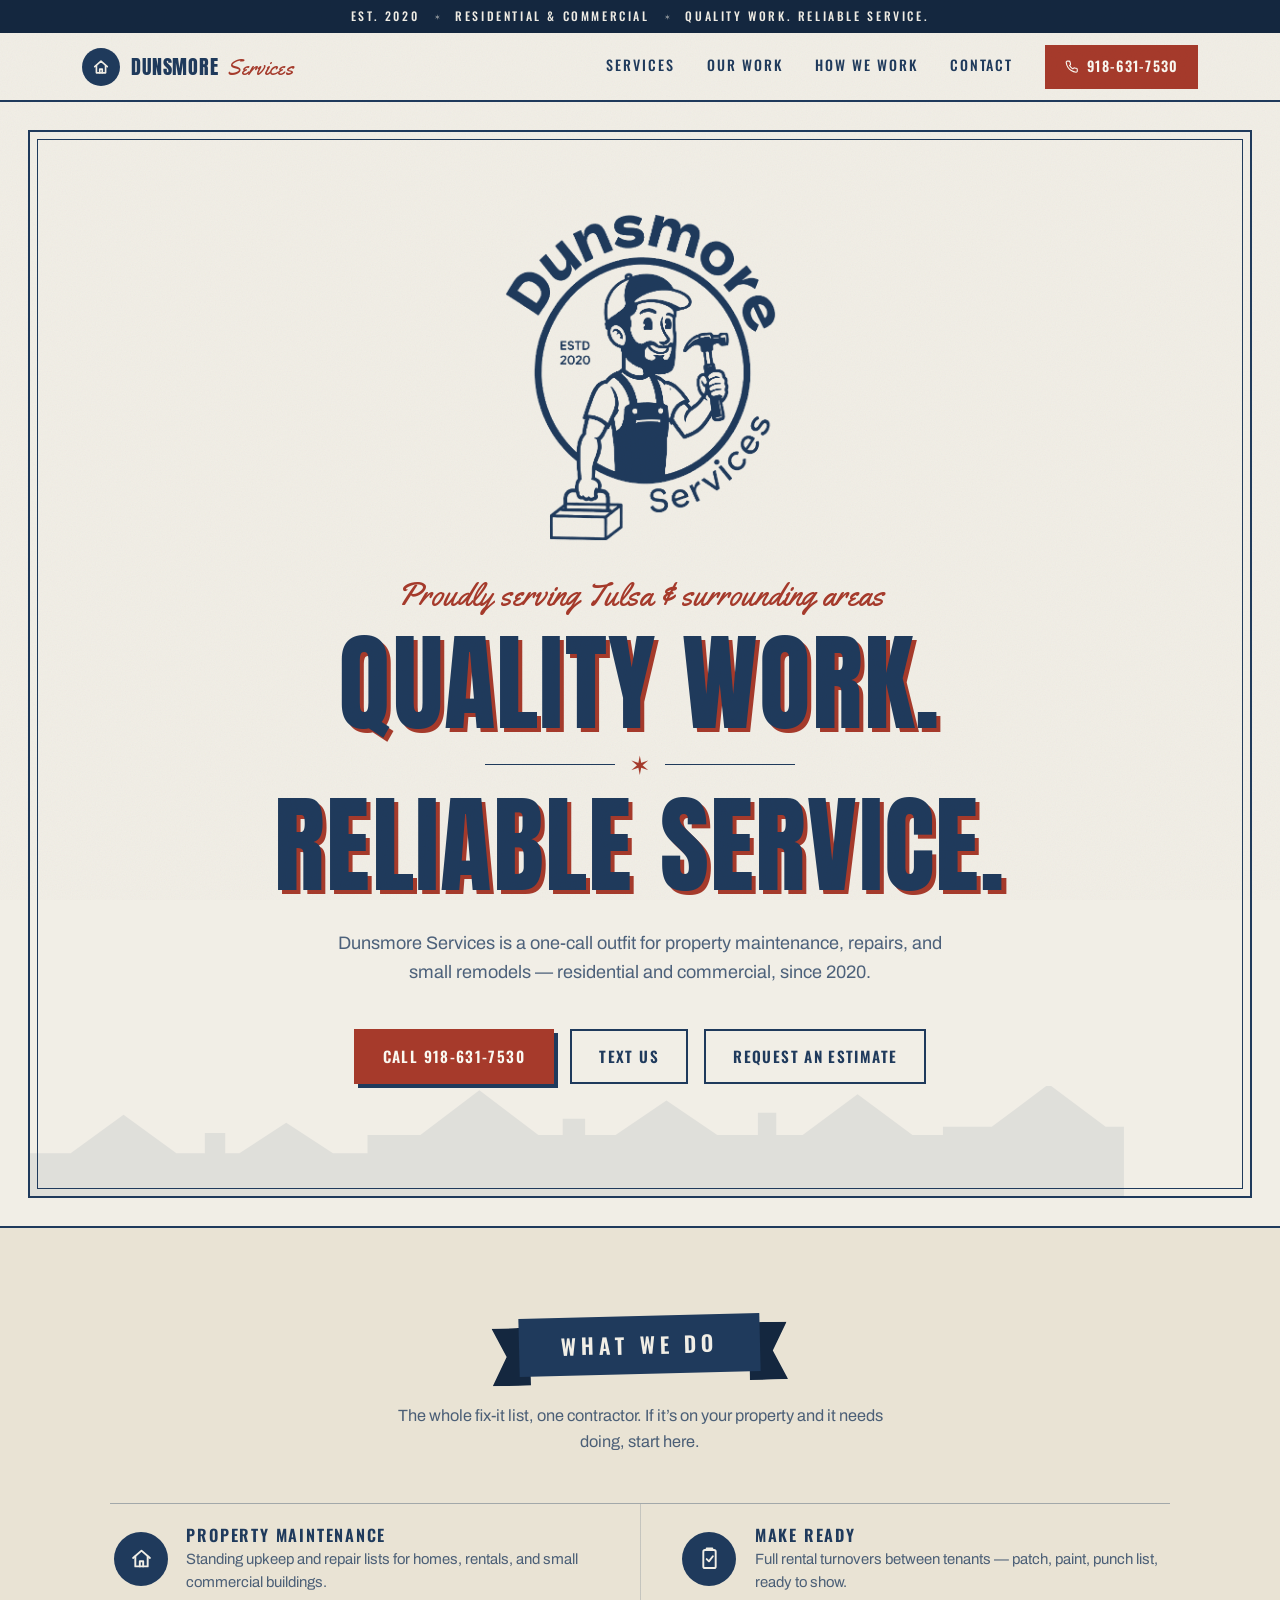
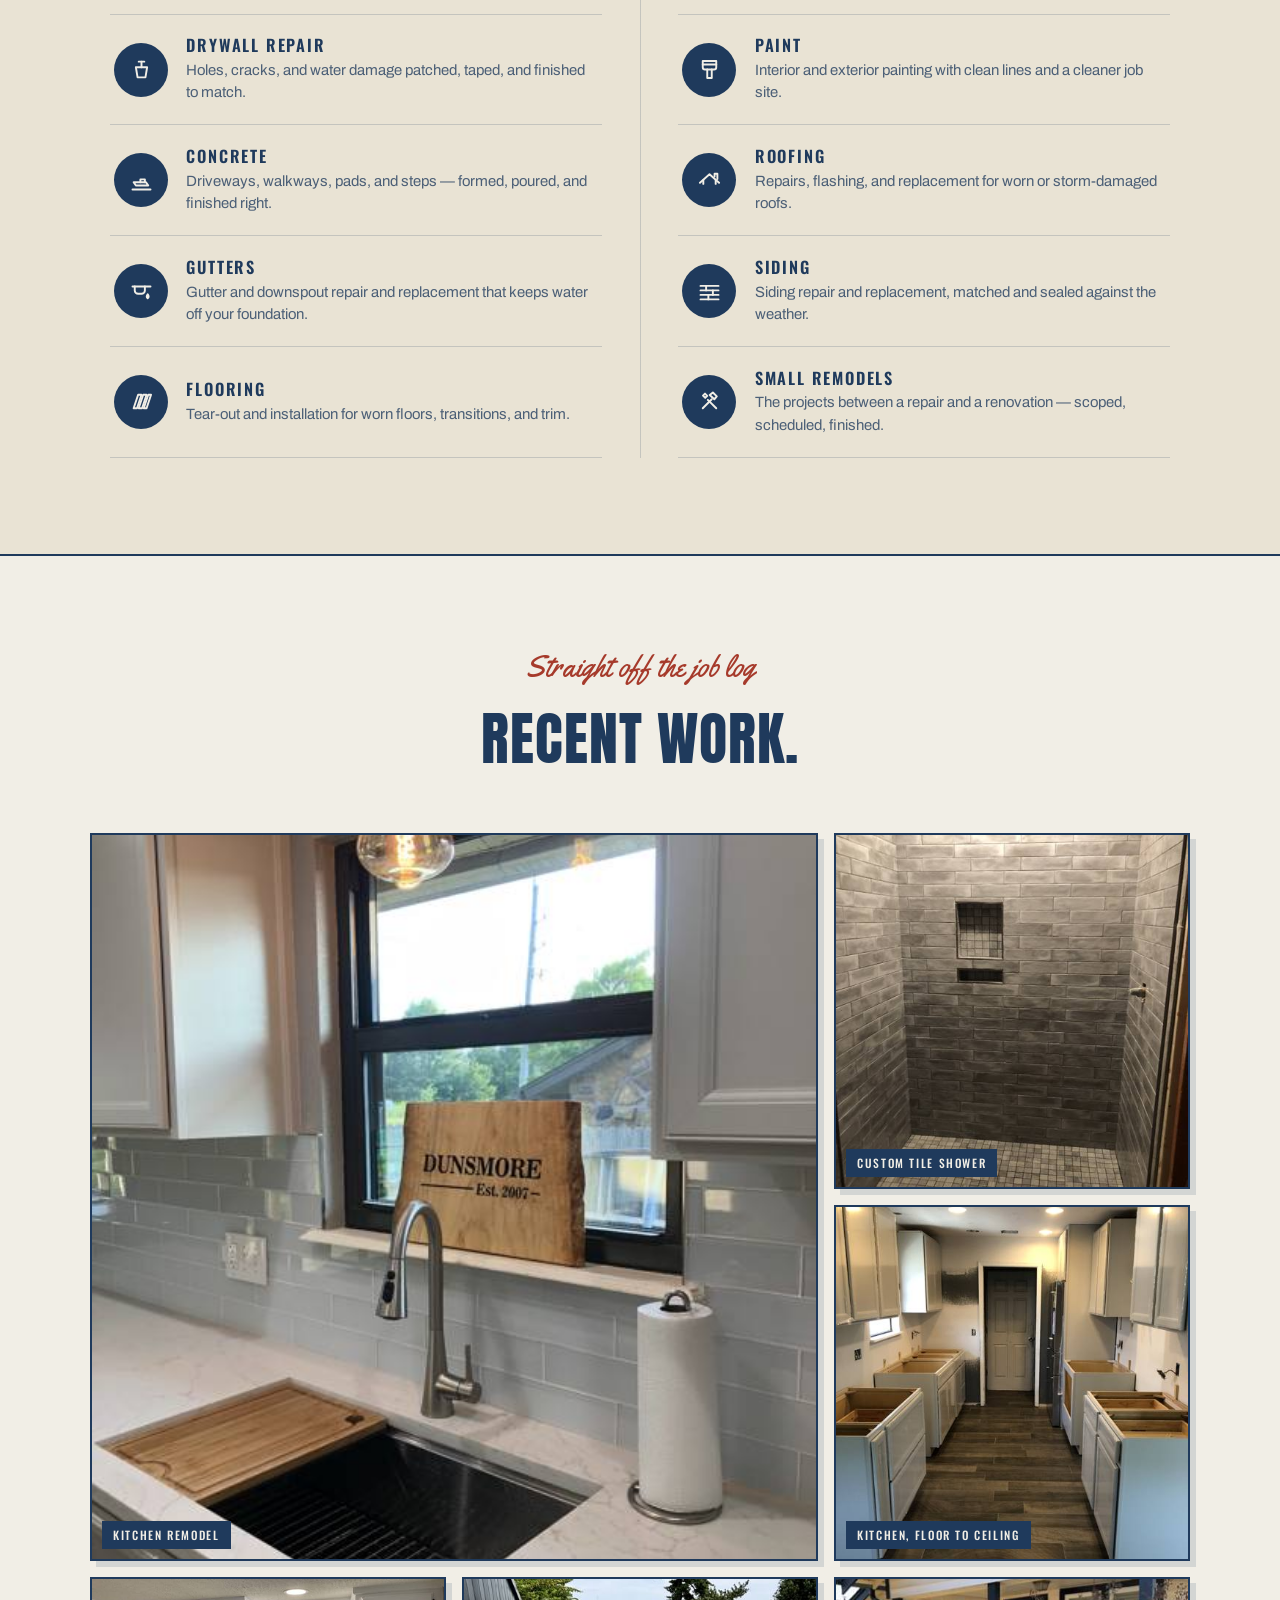
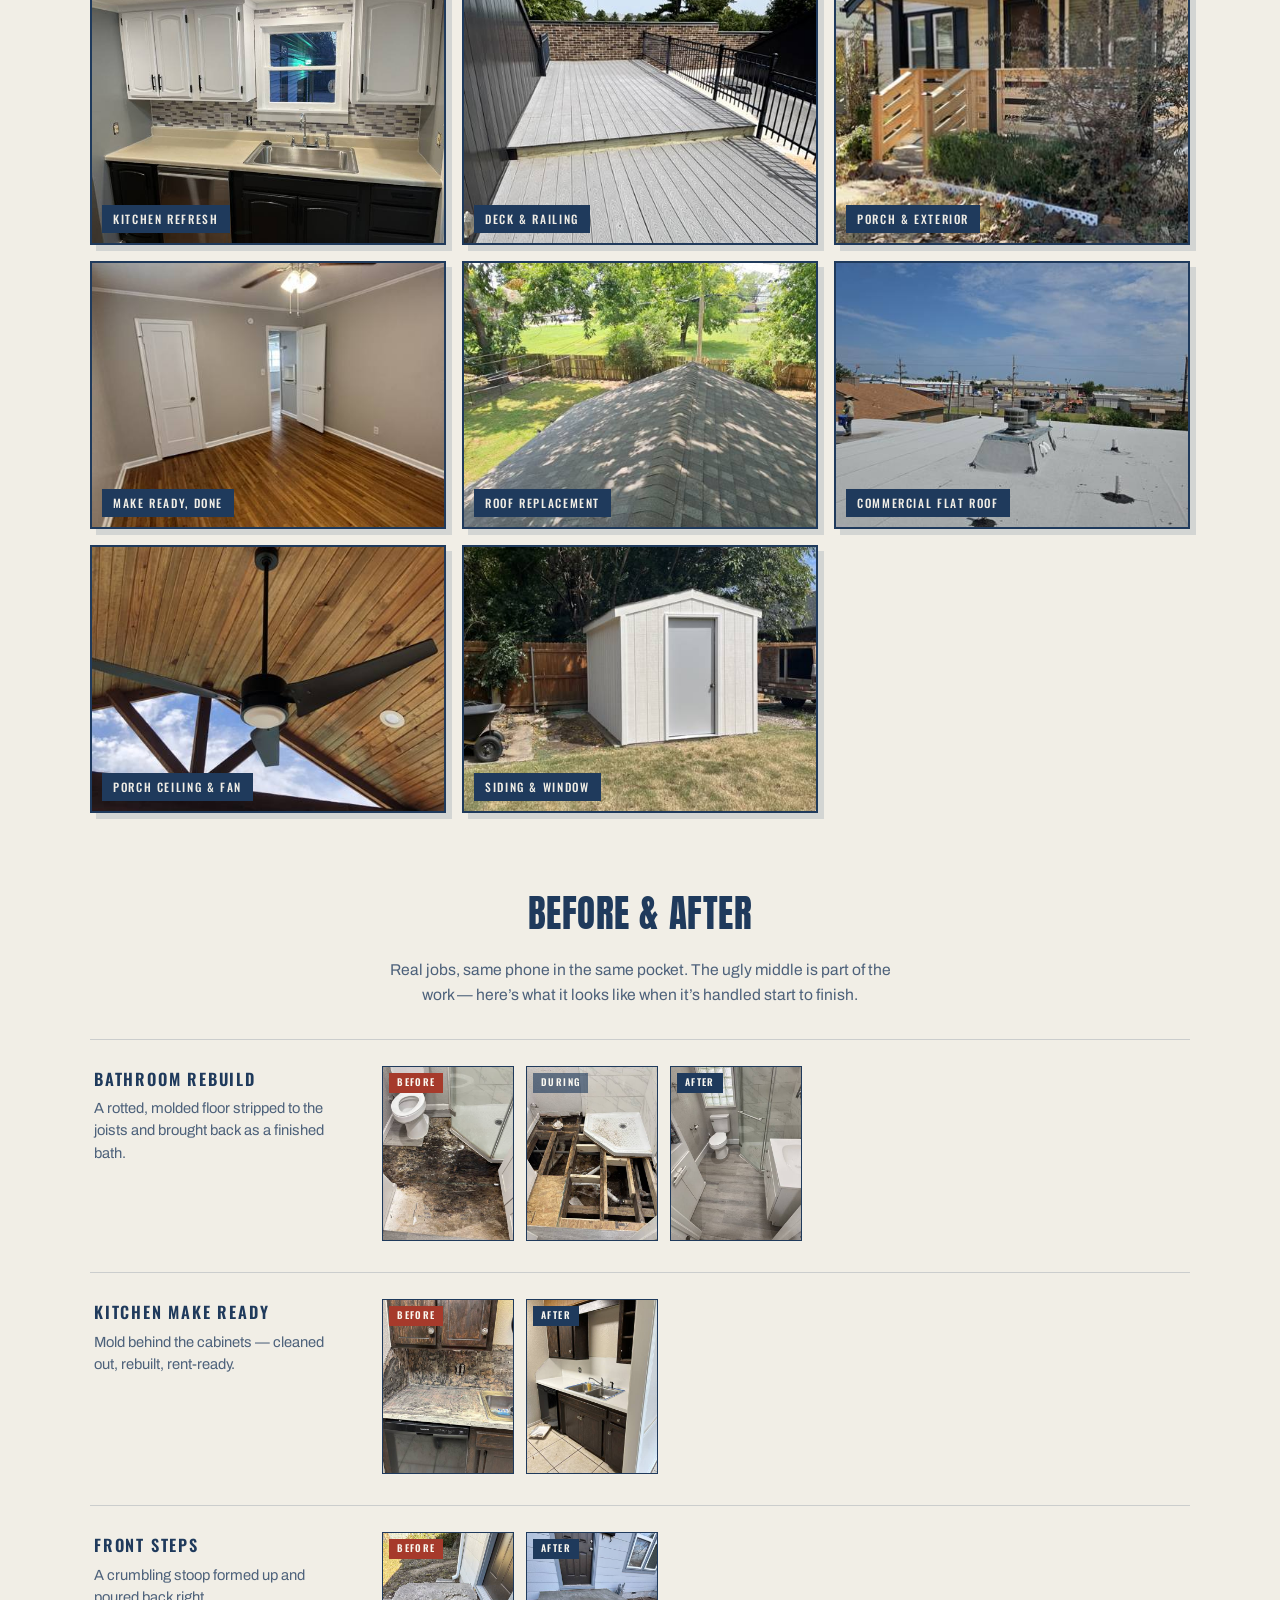
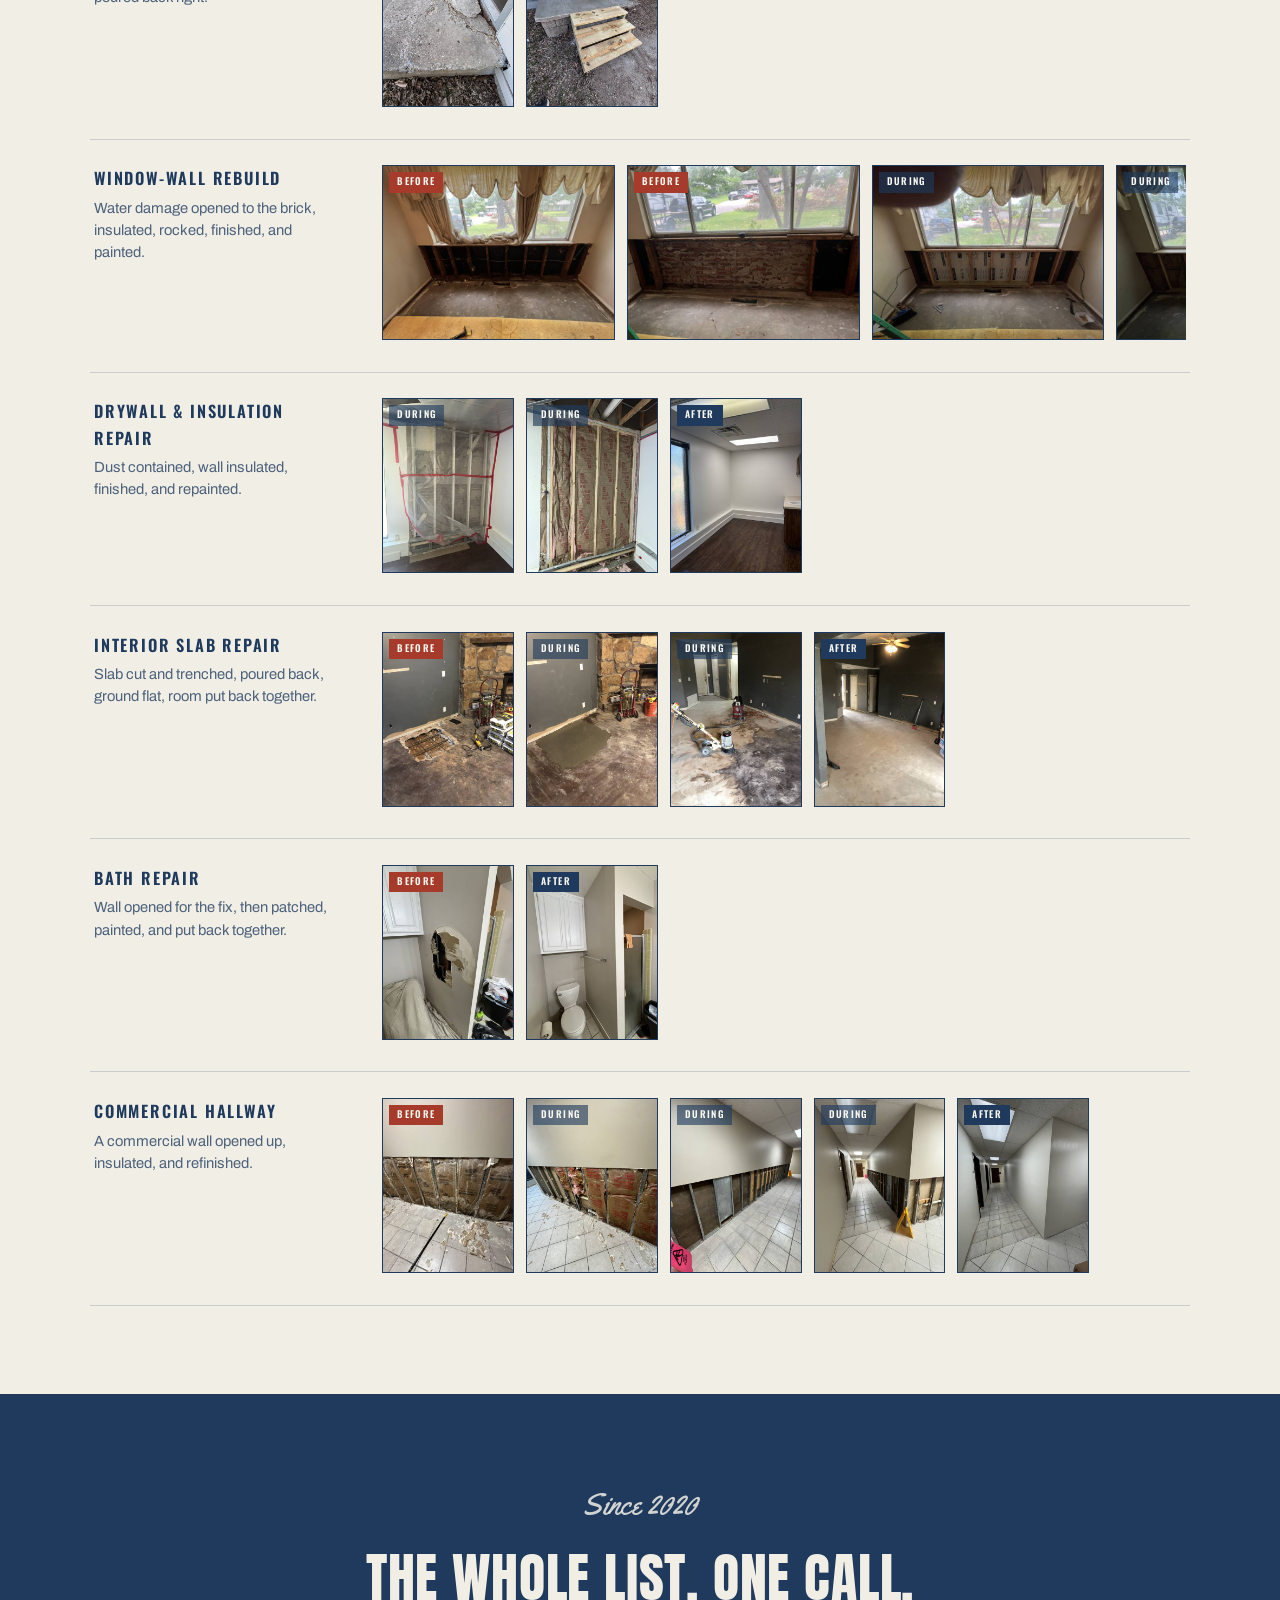
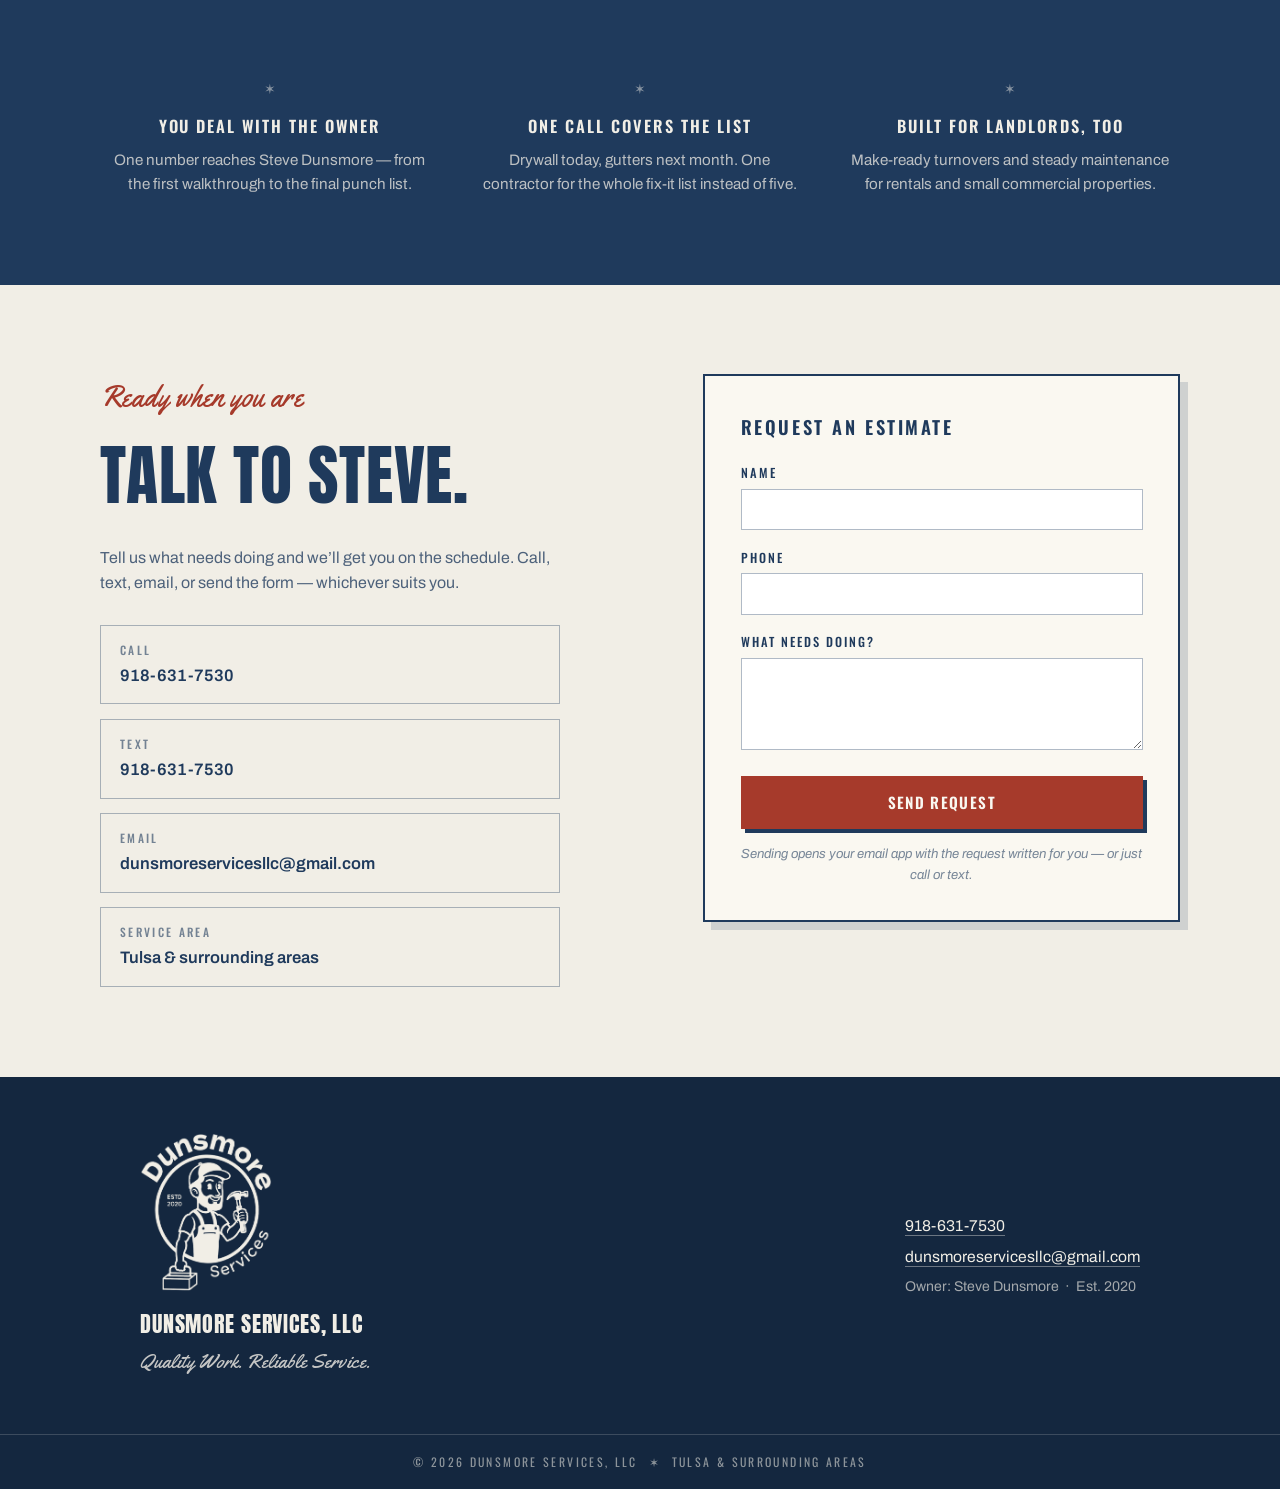
==== commit 5377cbbc: "Add Text us button (sms link with pre-started message) Co-Authored-By: Claude Fable 5 <noreply@anthr" ====
--- a/index.html
+++ b/index.html
@@ -112,7 +112,8 @@
           </p>
 
           <div class="hero-cta reveal">
-            <a class="btn btn-primary" href="tel:+19186317530">Call or Text 918-631-7530</a>
+            <a class="btn btn-primary" href="tel:+19186317530">Call 918-631-7530</a>
+            <a class="btn btn-ghost" href="sms:+19186317530?&amp;body=Hi%20Steve%2C%20I%27d%20like%20an%20estimate%20for%20">Text us</a>
             <a class="btn btn-ghost" href="#contact">Request an estimate</a>
           </div>
         </div>
@@ -453,7 +454,11 @@
 
           <div class="contact-cards">
             <a class="ccard reveal" href="tel:+19186317530">
-              <span class="ccard-label">Call or text</span>
+              <span class="ccard-label">Call</span>
+              <span class="ccard-value">918-631-7530</span>
+            </a>
+            <a class="ccard reveal" href="sms:+19186317530?&amp;body=Hi%20Steve%2C%20I%27d%20like%20an%20estimate%20for%20">
+              <span class="ccard-label">Text</span>
               <span class="ccard-value">918-631-7530</span>
             </a>
             <a class="ccard reveal" href="mailto:dunsmoreservicesllc@gmail.com">
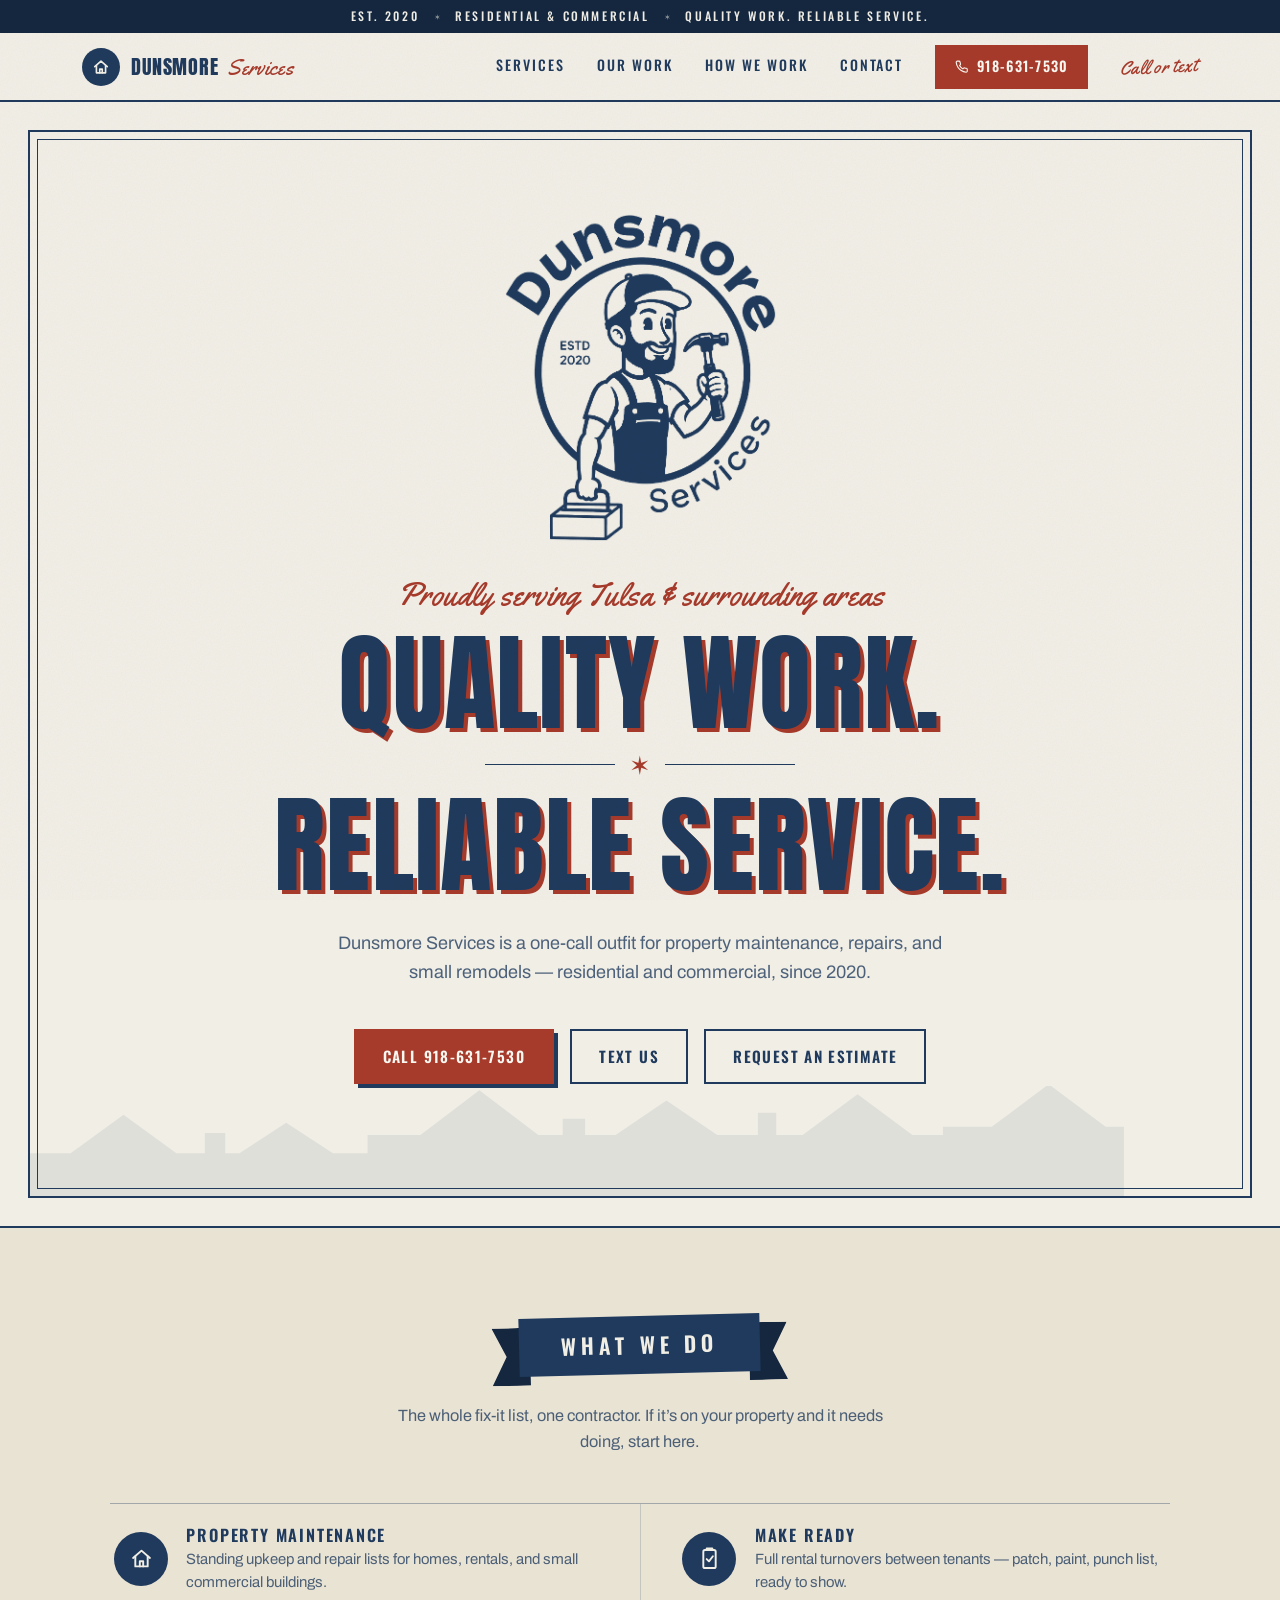
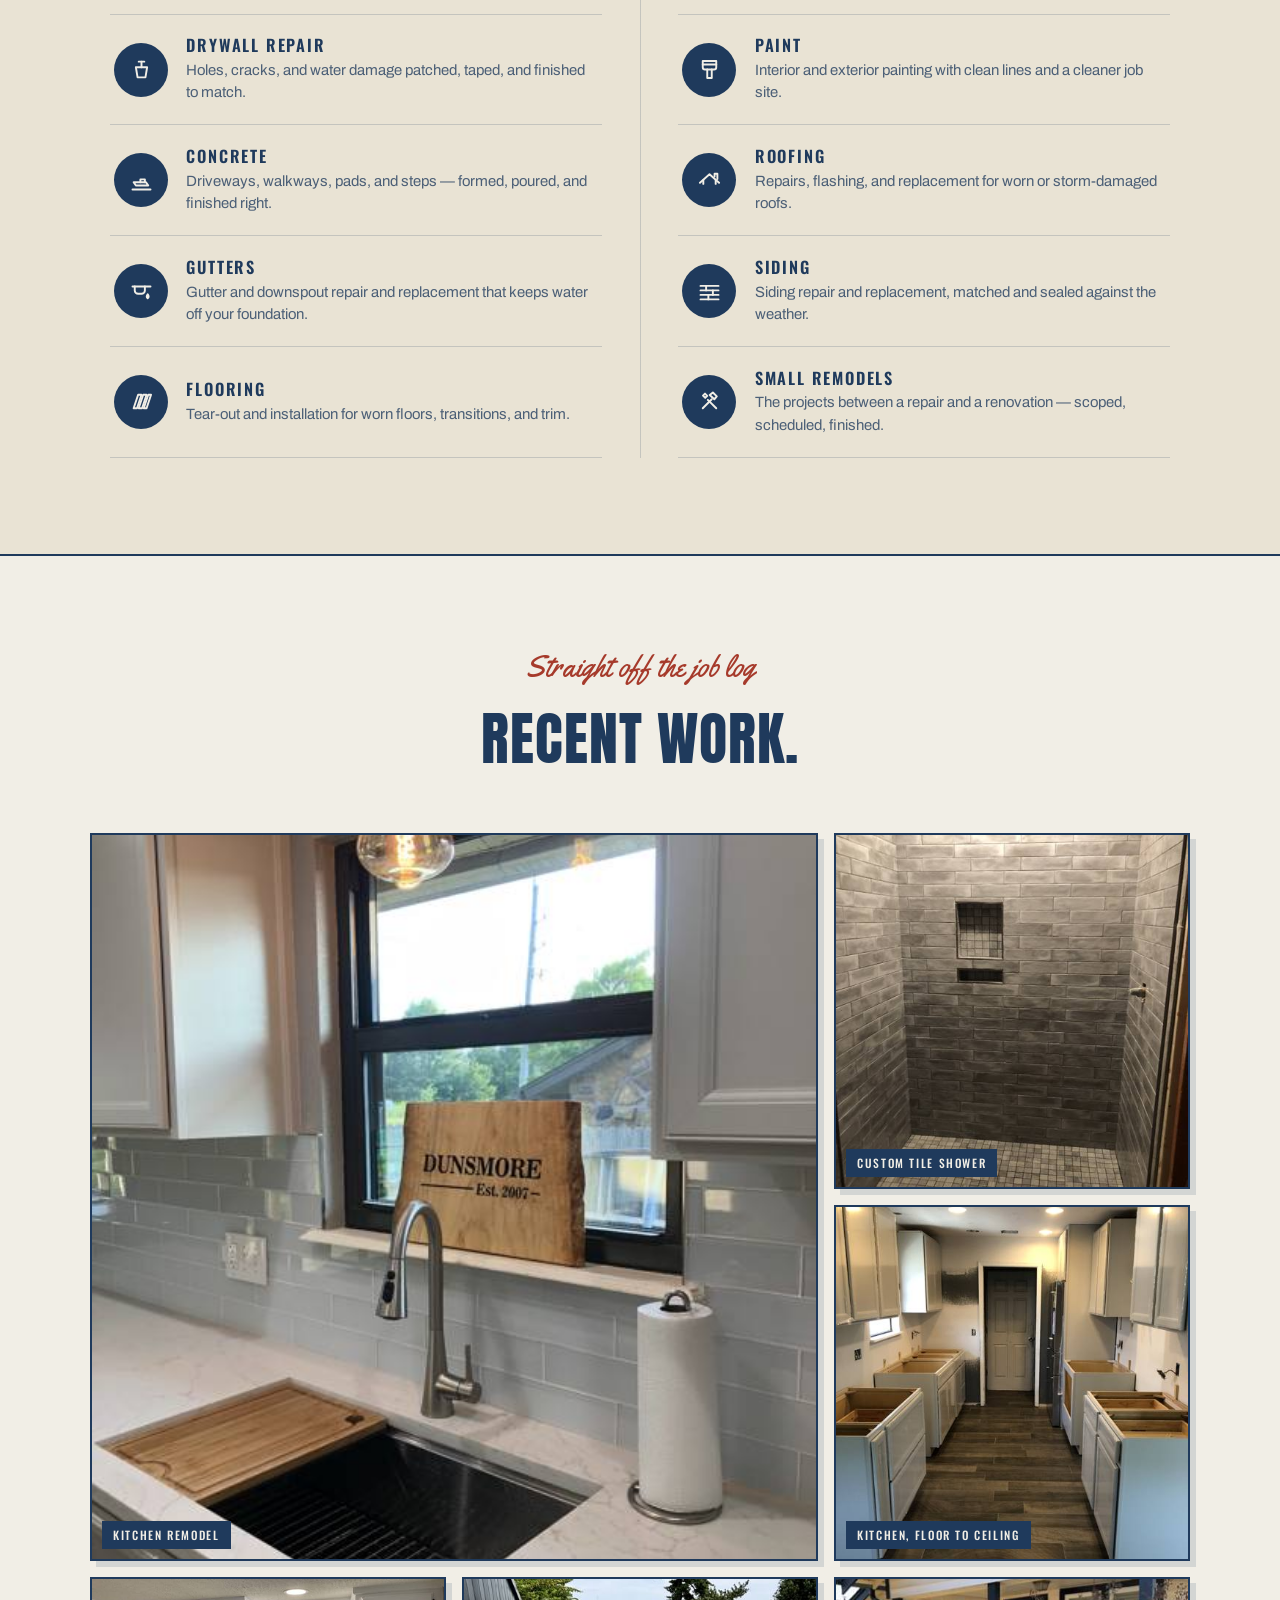
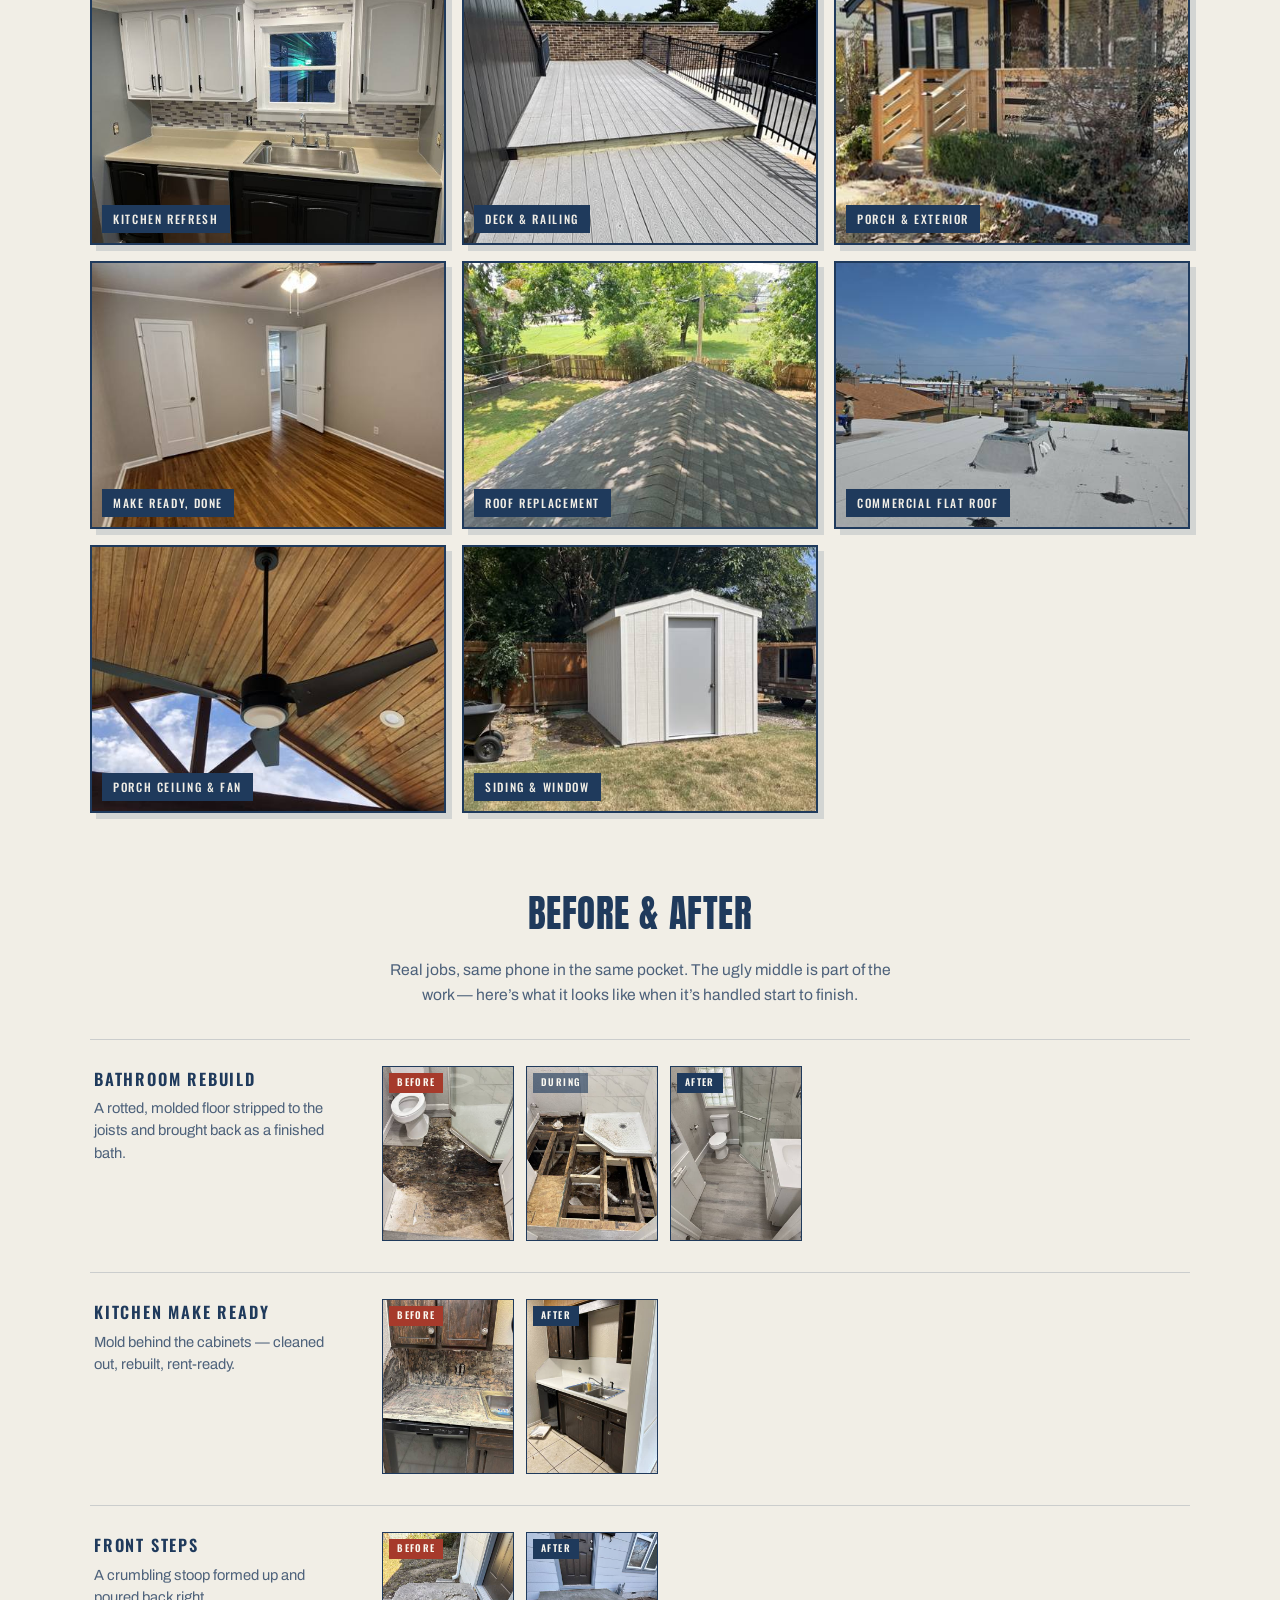
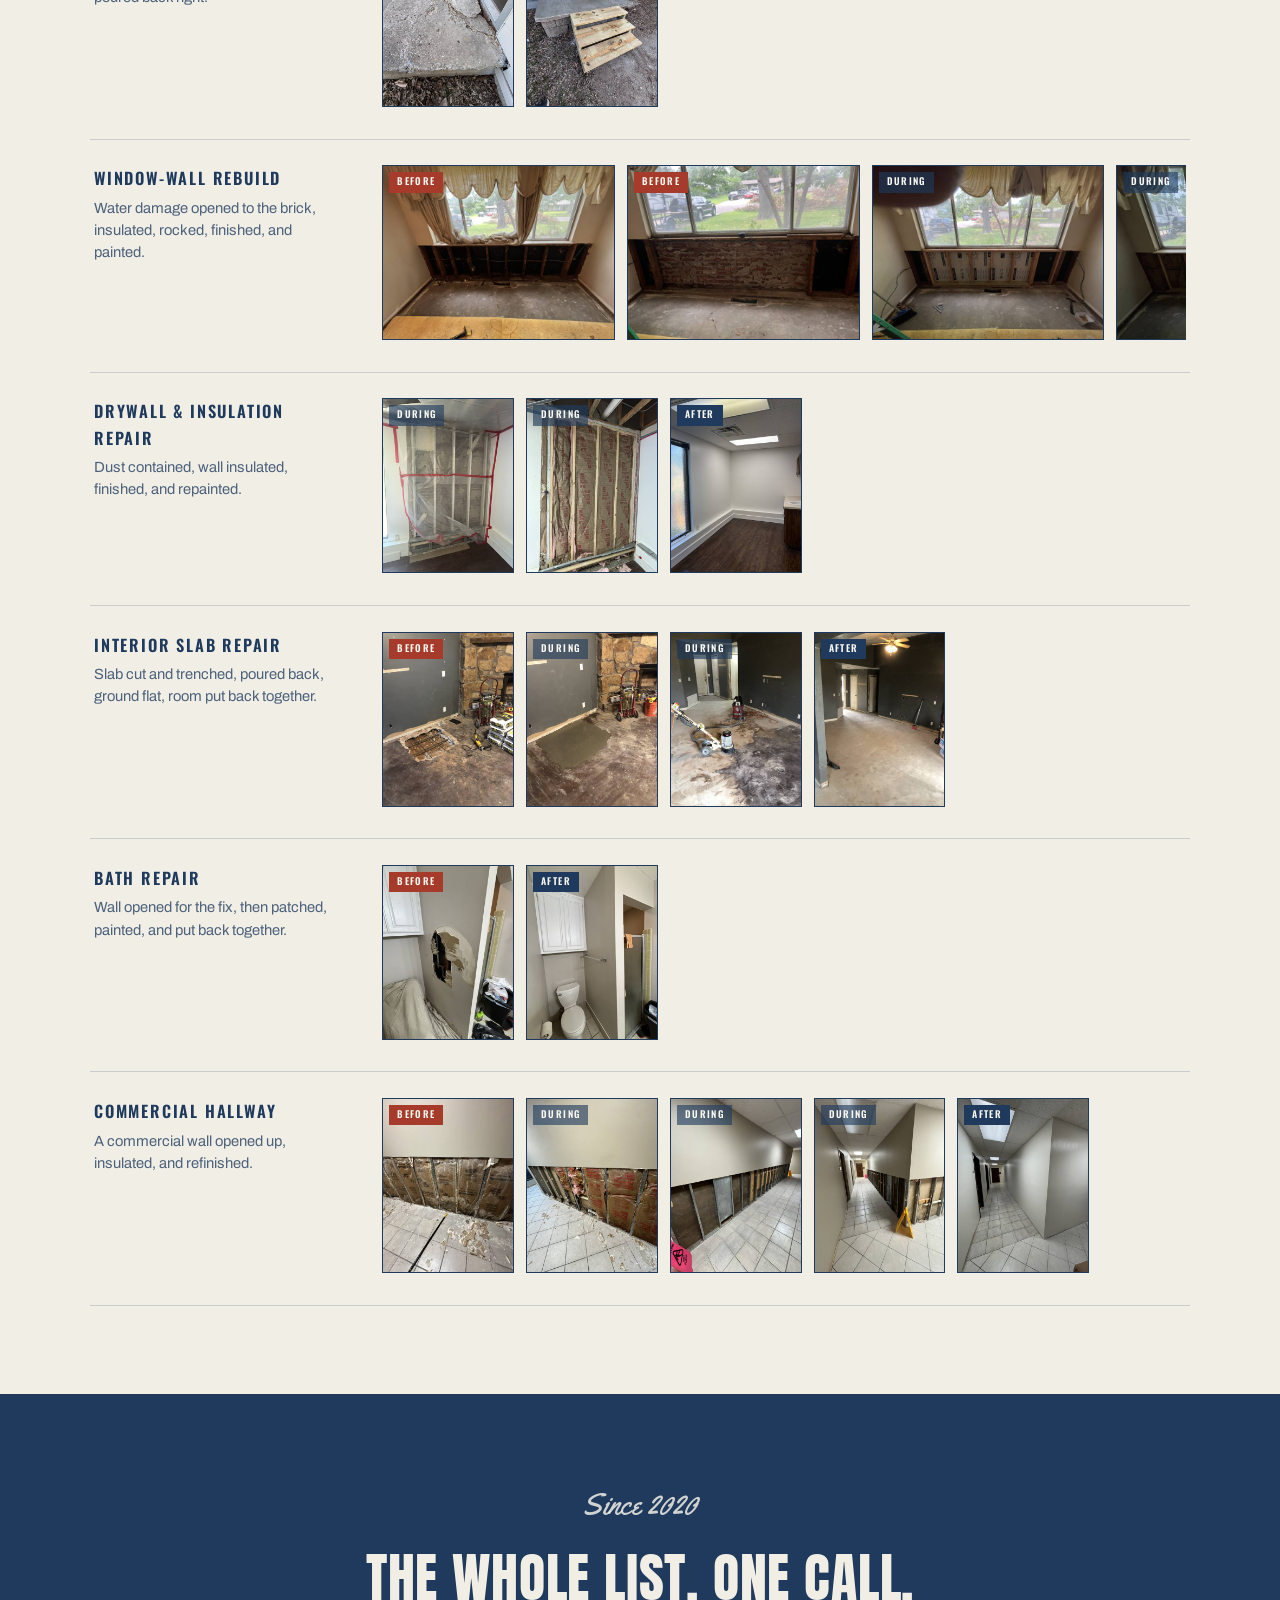
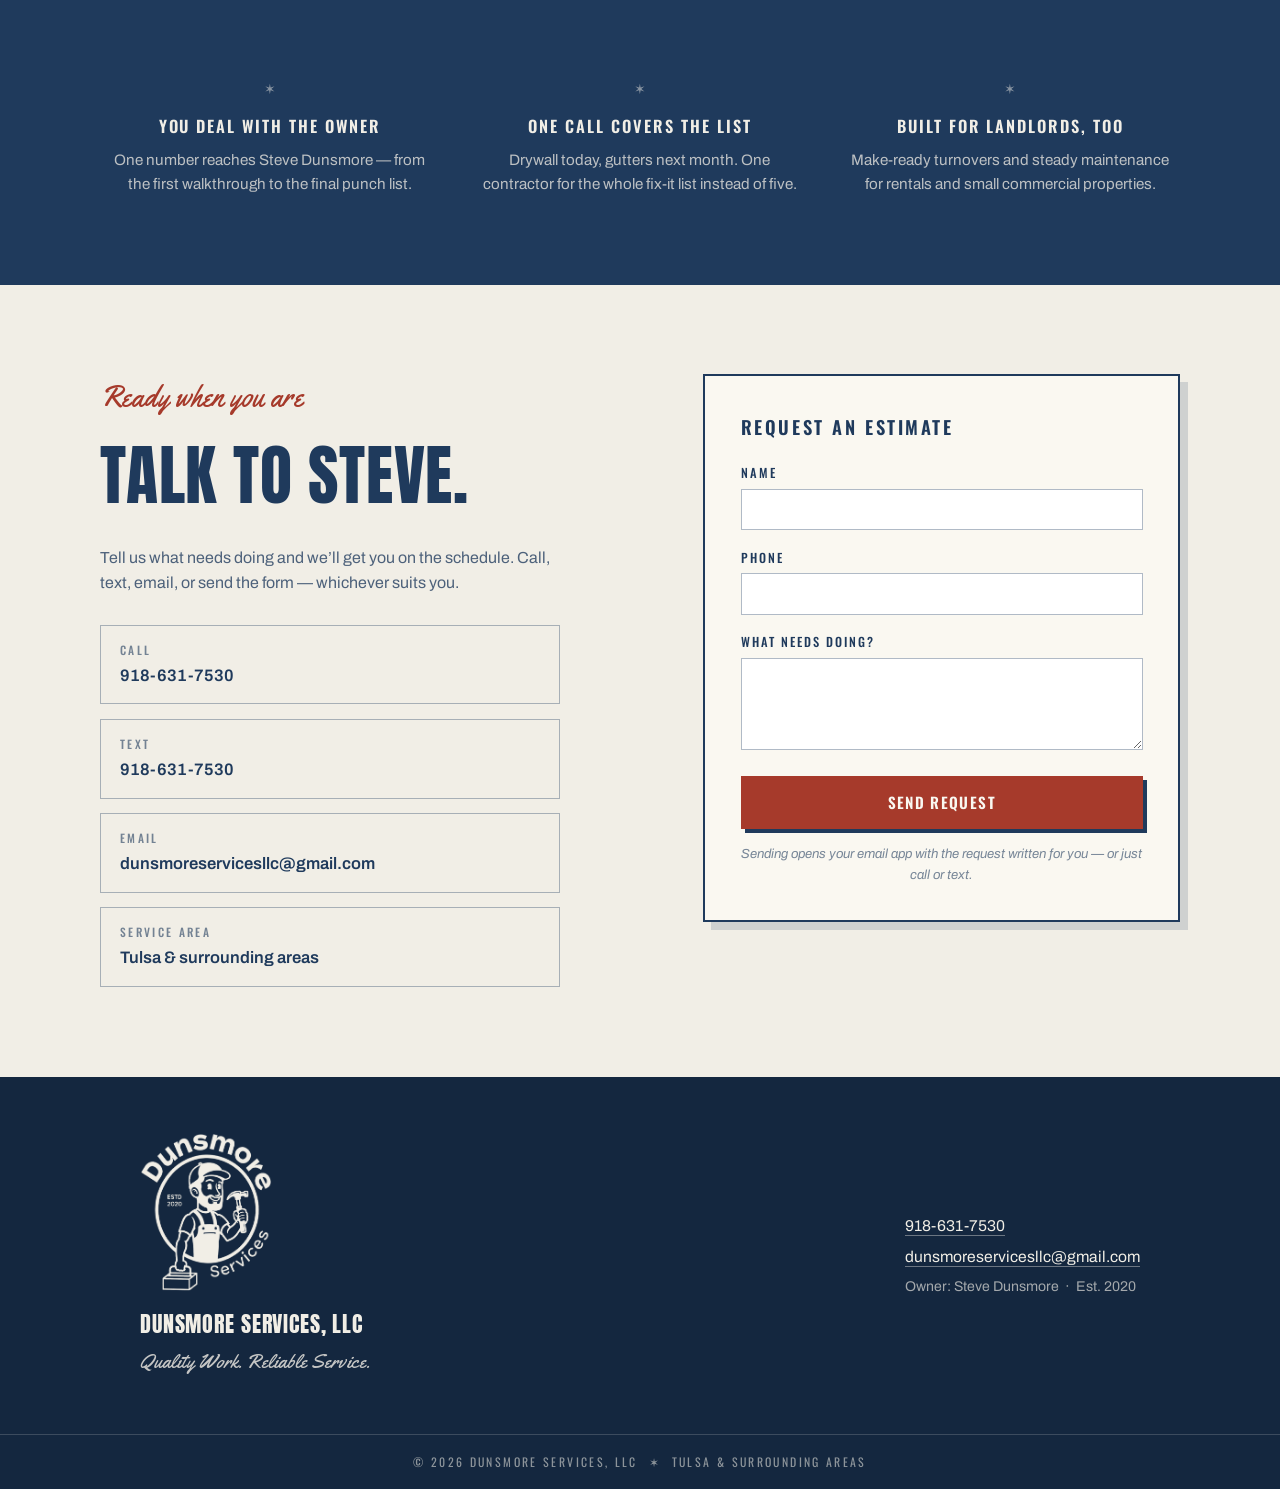
==== commit 75262e70: "Nav: red script 'Call or text' note beside phone button Co-Authored-By: Claude Fable 5 <noreply@anth" ====
--- a/index.html
+++ b/index.html
@@ -79,6 +79,7 @@
           <svg aria-hidden="true" viewBox="0 0 24 24" fill="none" stroke="currentColor" stroke-width="2" stroke-linecap="round" stroke-linejoin="round"><path d="M22 16.9v3a2 2 0 0 1-2.2 2 19.8 19.8 0 0 1-8.6-3 19.5 19.5 0 0 1-6-6 19.8 19.8 0 0 1-3-8.7A2 2 0 0 1 4.1 2h3a2 2 0 0 1 2 1.7c.13.96.36 1.9.7 2.8a2 2 0 0 1-.45 2.1L8.1 9.9a16 16 0 0 0 6 6l1.3-1.27a2 2 0 0 1 2.1-.45c.9.34 1.84.57 2.8.7a2 2 0 0 1 1.7 2.03z"/></svg>
           918-631-7530
         </a>
+        <span class="nav-note">Call or text</span>
       </nav>
 
       <button class="nav-toggle" id="nav-toggle" aria-expanded="false" aria-controls="nav-links" aria-label="Open menu">
--- a/css/styles.css
+++ b/css/styles.css
@@ -201,6 +201,15 @@
 }
 .nav-links > a:not(.btn):hover { border-bottom-color: var(--oxide); }
 
+.nav-note {
+  font-family: var(--font-script);
+  color: var(--oxide);
+  font-size: 1.2rem;
+  line-height: 1;
+  white-space: nowrap;
+  transform: rotate(-3deg);
+}
+
 .nav-toggle {
   display: none;
   flex-direction: column;
@@ -848,6 +857,10 @@
 }
 
 /* ---------- Responsive ---------- */
+@media (max-width: 1120px) and (min-width: 861px) {
+  .nav-note { display: none; }
+}
+
 @media (max-width: 900px) {
   .band-cols { grid-template-columns: 1fr; gap: 2rem; }
   .contact-inner { grid-template-columns: 1fr; }
@@ -878,6 +891,11 @@
     margin-top: 1rem;
     justify-content: center;
   }
+  .nav-note {
+    text-align: center;
+    font-size: 1.35rem;
+    padding-top: 0.7rem;
+  }
 
   .board {
     grid-template-columns: 1fr;
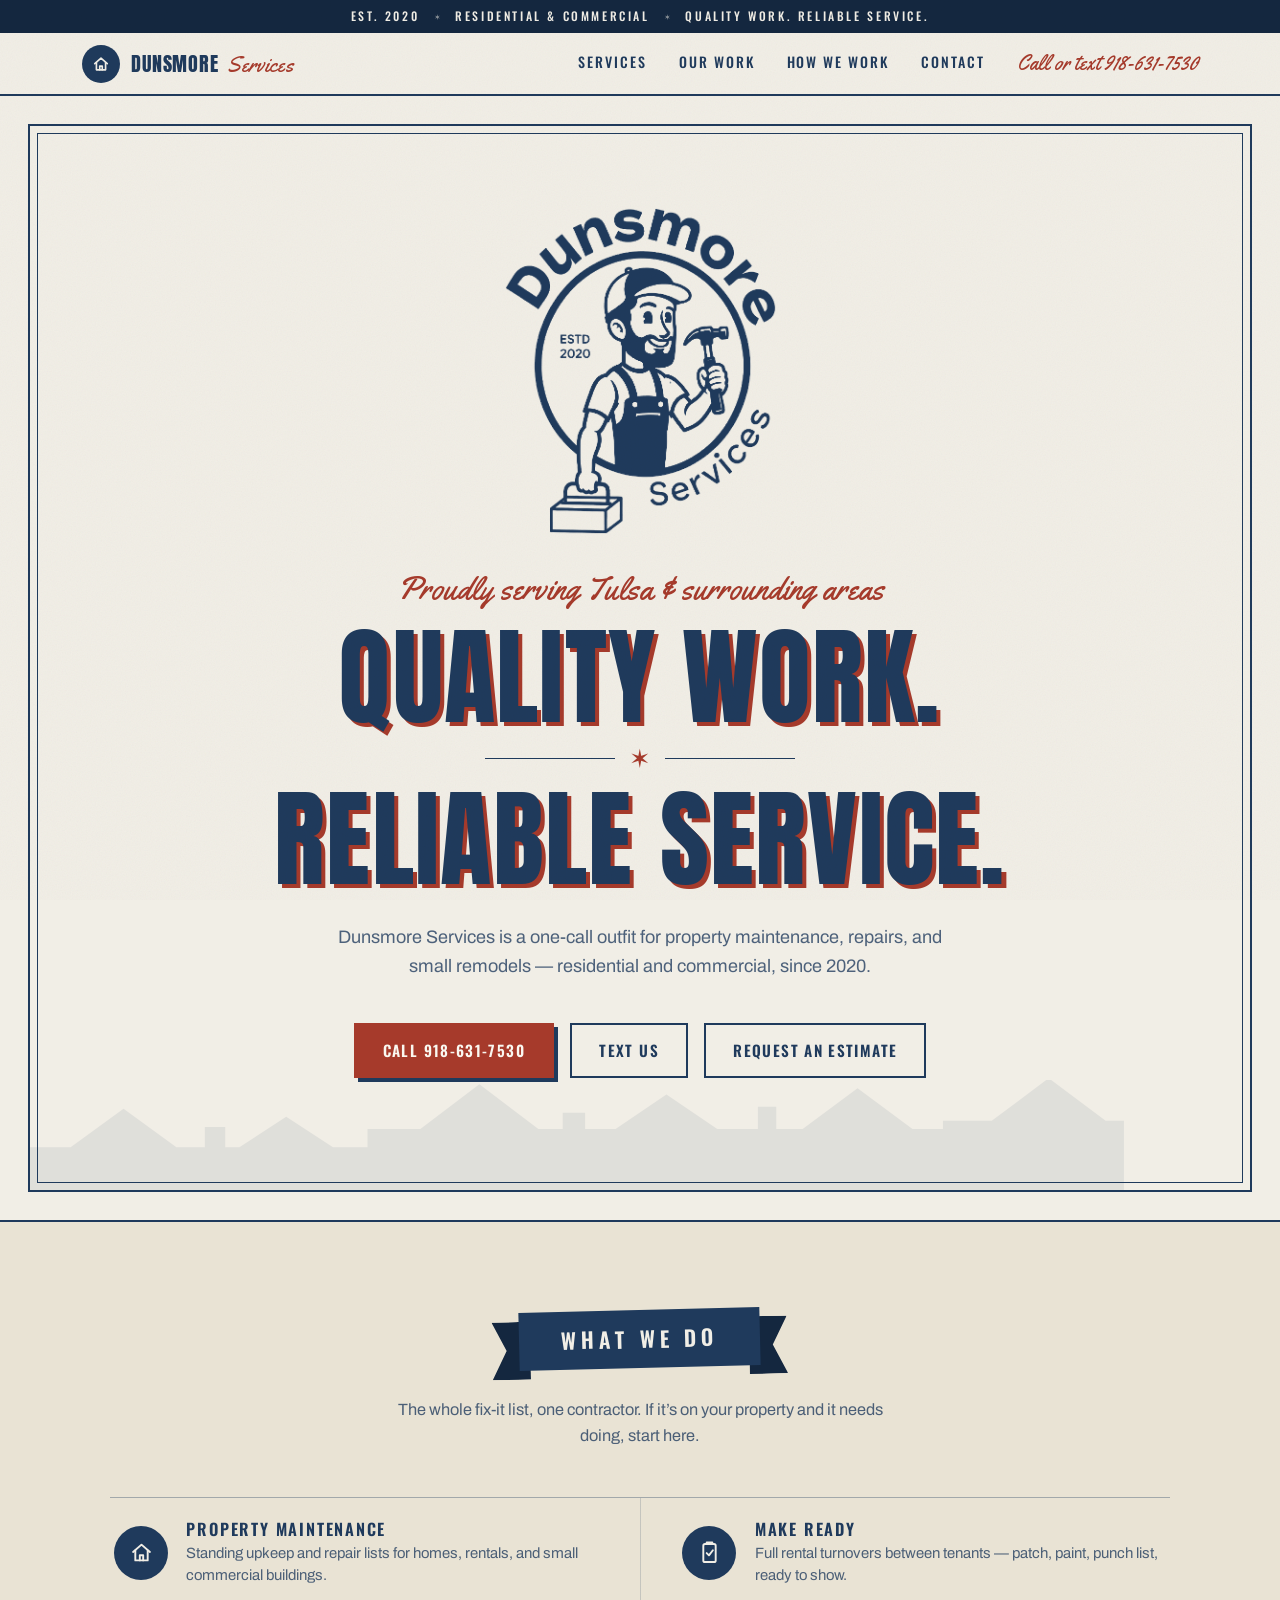
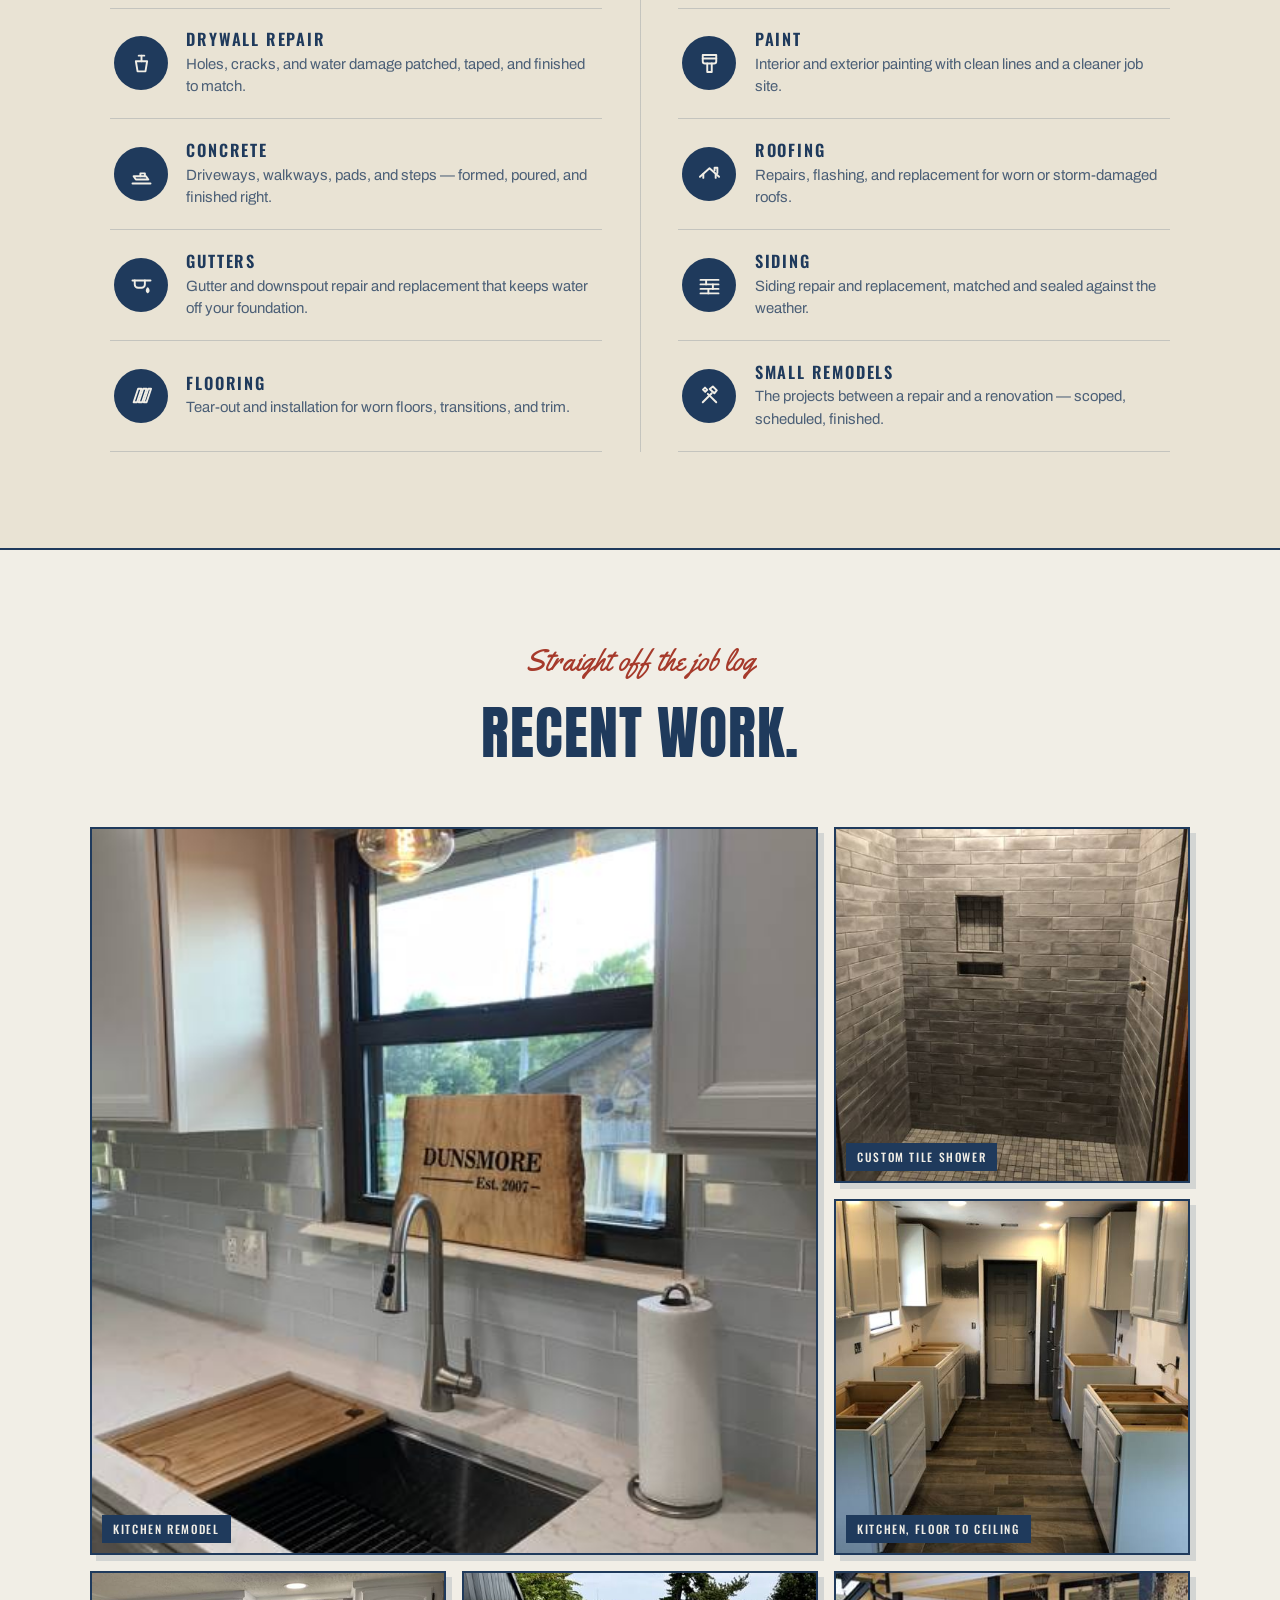
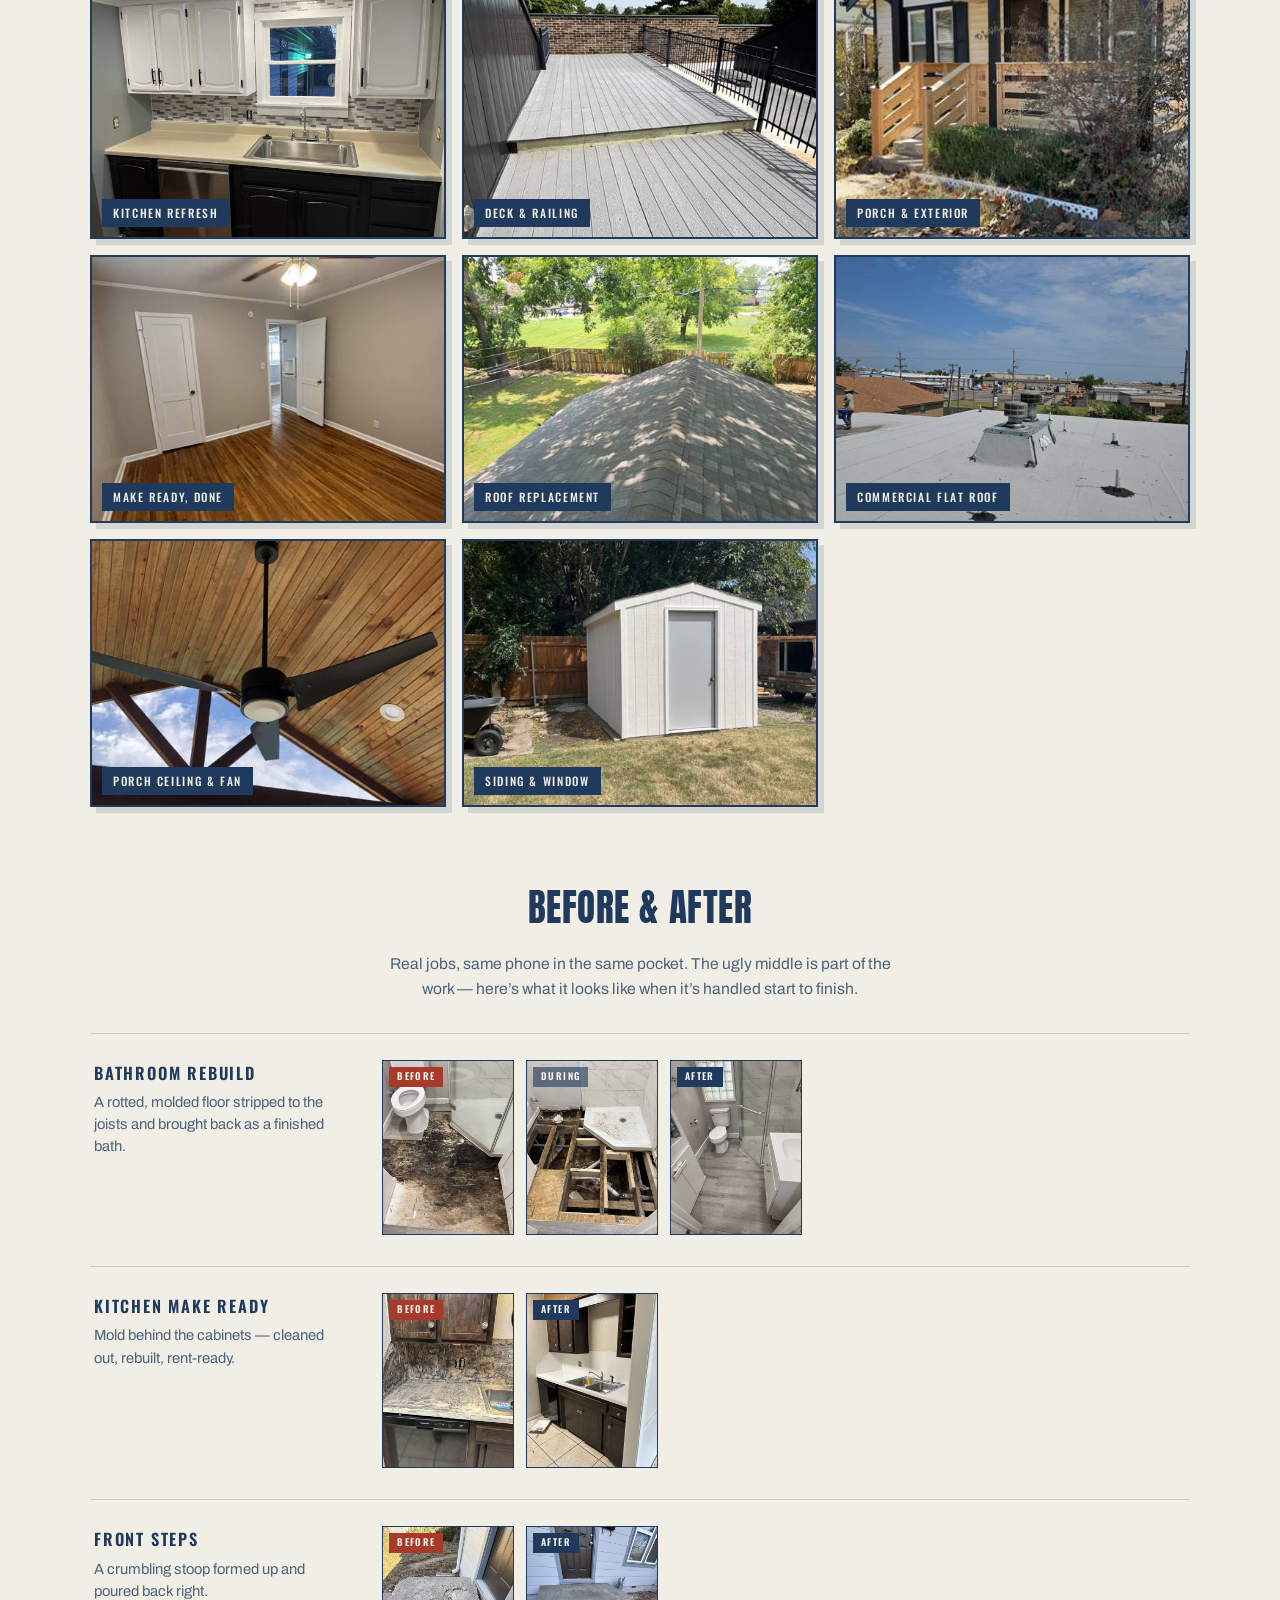
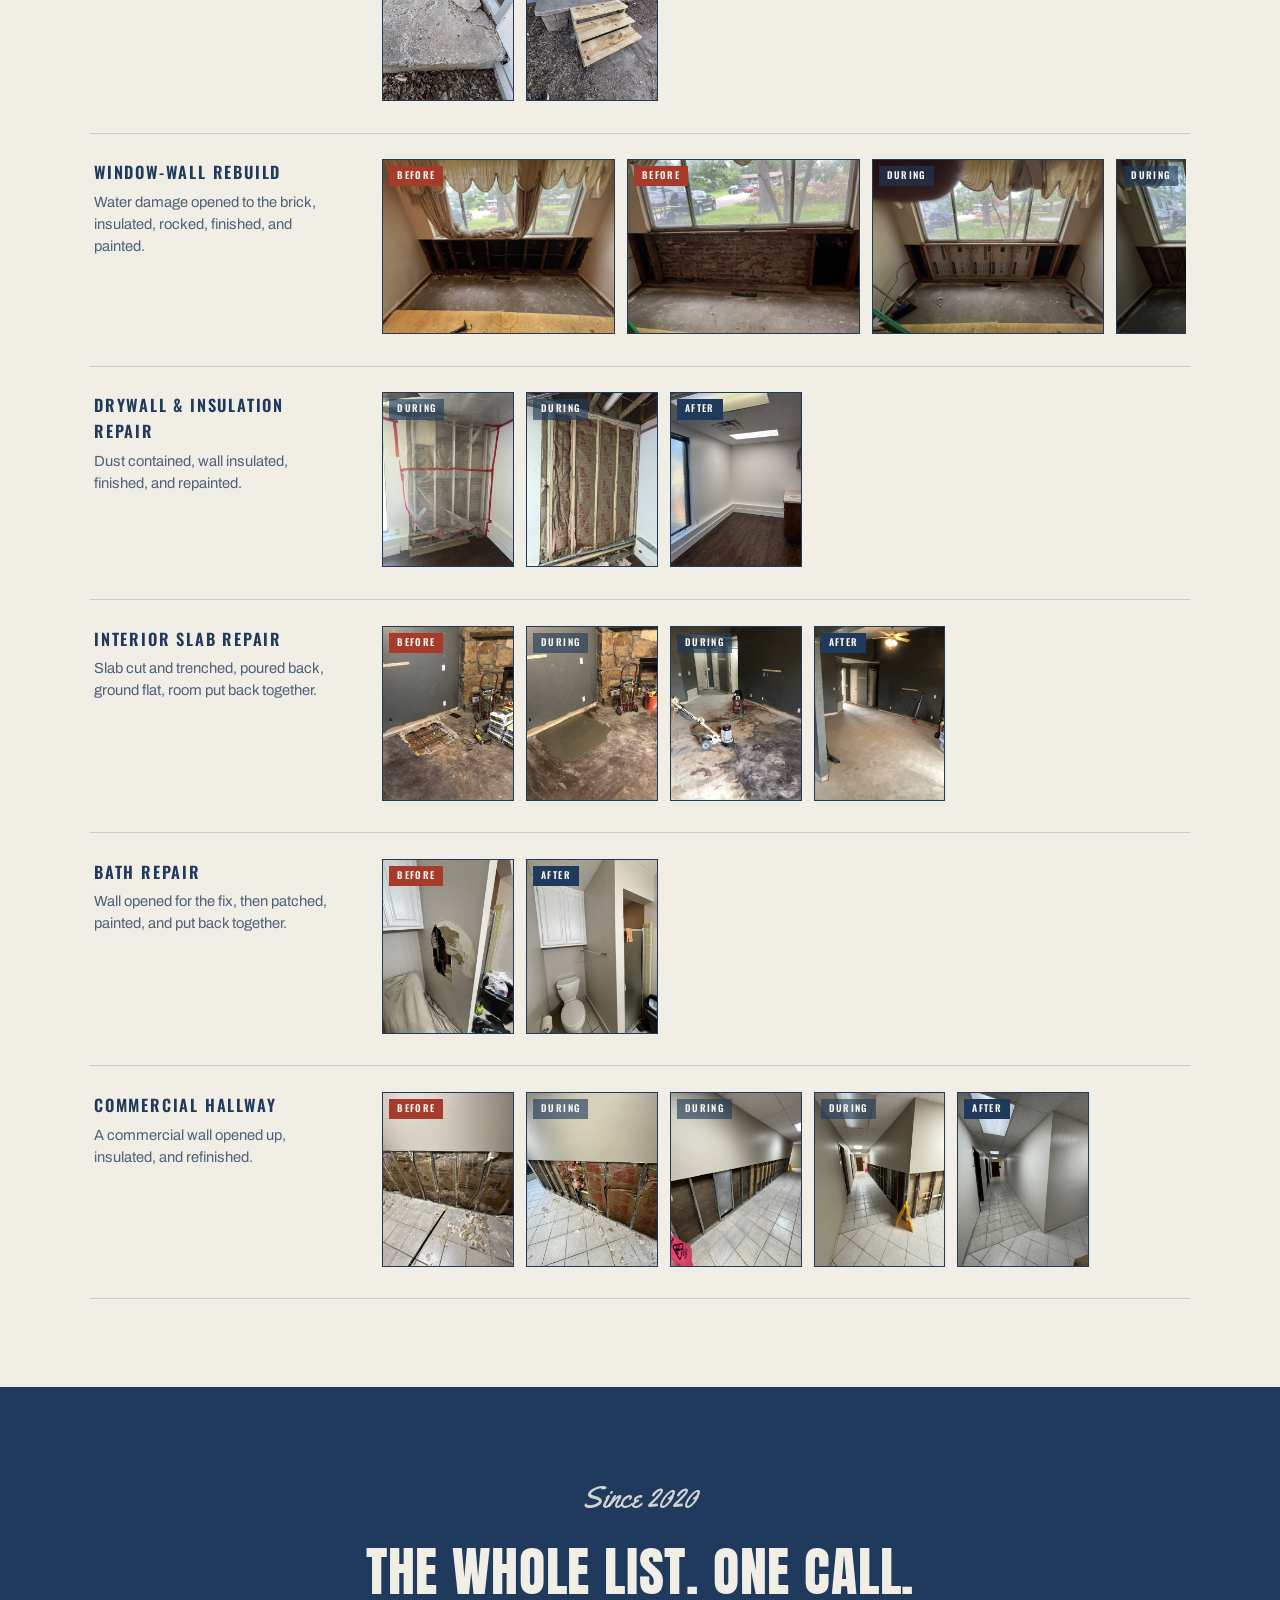
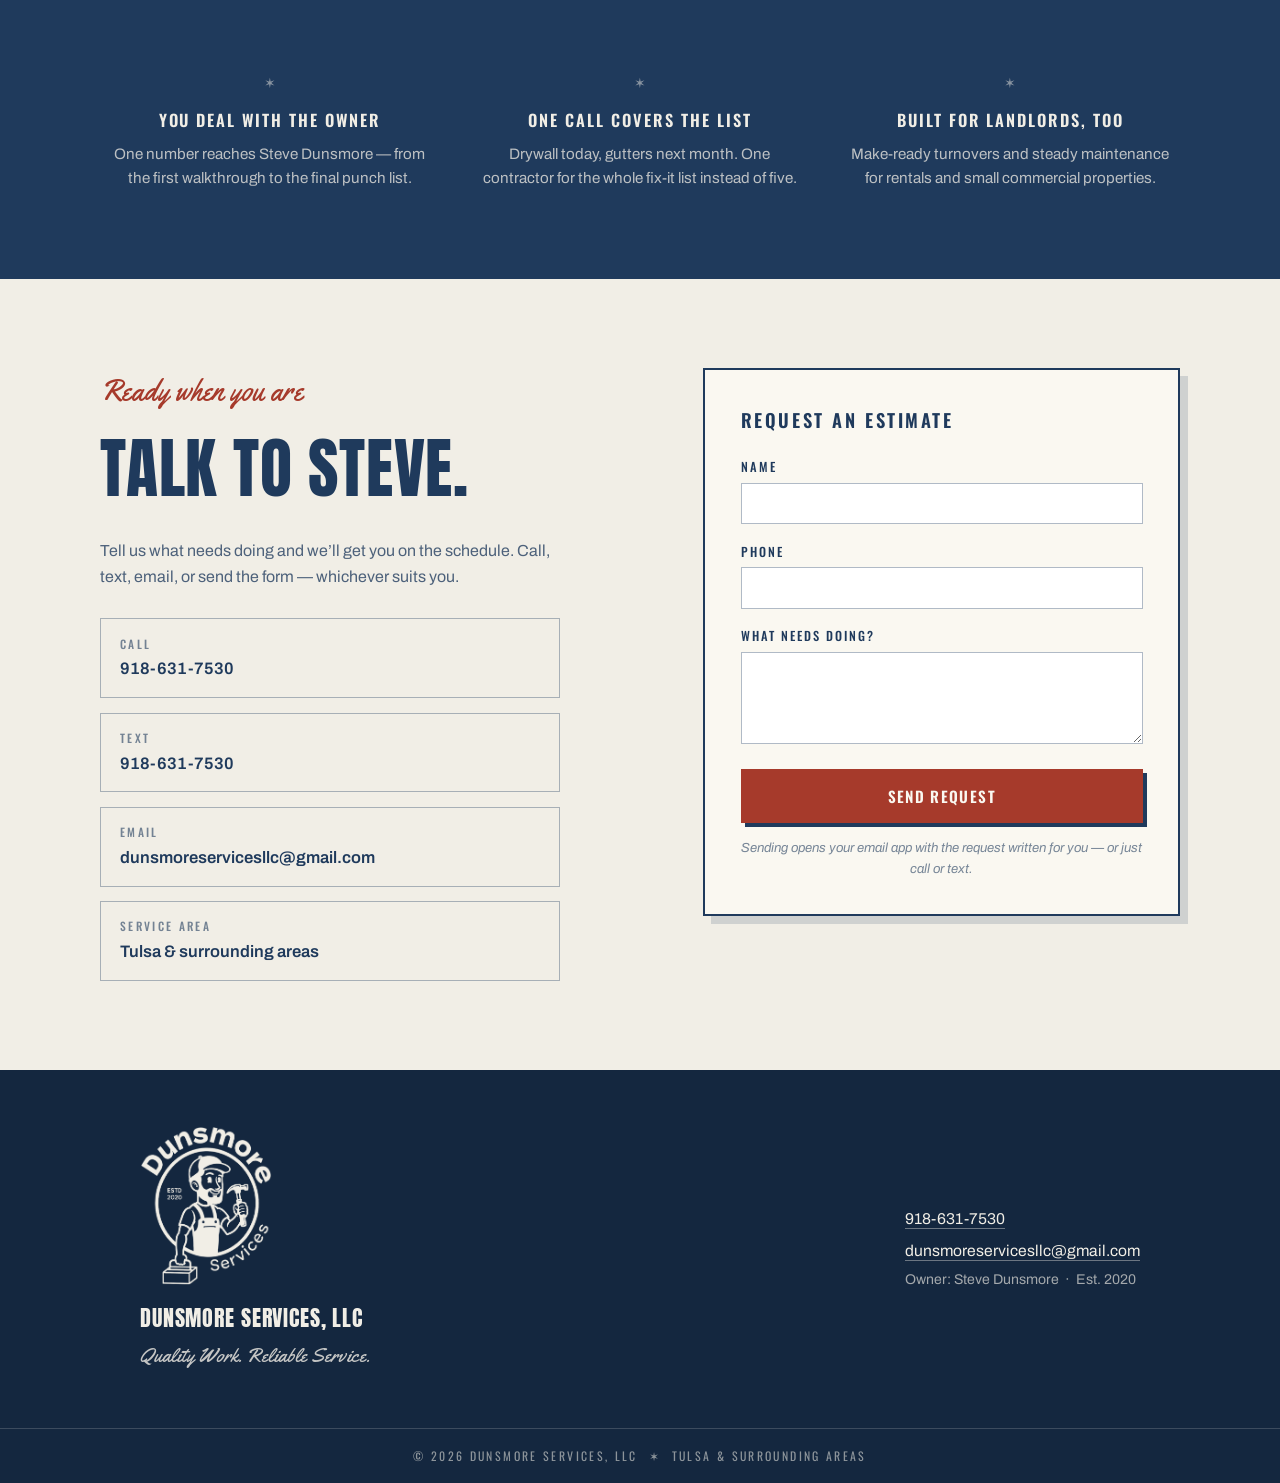
==== commit b5d786bd: "Top-right phone becomes red script matching the Services wordmark Co-Authored-By: Claude Fable 5 <no" ====
--- a/index.html
+++ b/index.html
@@ -75,11 +75,7 @@
         <a href="#work">Our Work</a>
         <a href="#how">How We Work</a>
         <a href="#contact">Contact</a>
-        <a class="btn btn-call" href="tel:+19186317530">
-          <svg aria-hidden="true" viewBox="0 0 24 24" fill="none" stroke="currentColor" stroke-width="2" stroke-linecap="round" stroke-linejoin="round"><path d="M22 16.9v3a2 2 0 0 1-2.2 2 19.8 19.8 0 0 1-8.6-3 19.5 19.5 0 0 1-6-6 19.8 19.8 0 0 1-3-8.7A2 2 0 0 1 4.1 2h3a2 2 0 0 1 2 1.7c.13.96.36 1.9.7 2.8a2 2 0 0 1-.45 2.1L8.1 9.9a16 16 0 0 0 6 6l1.3-1.27a2 2 0 0 1 2.1-.45c.9.34 1.84.57 2.8.7a2 2 0 0 1 1.7 2.03z"/></svg>
-          918-631-7530
-        </a>
-        <span class="nav-note">Call or text</span>
+        <a class="nav-call" href="tel:+19186317530"><span class="nav-call-lead">Call or text </span>918-631-7530</a>
       </nav>
 
       <button class="nav-toggle" id="nav-toggle" aria-expanded="false" aria-controls="nav-links" aria-label="Open menu">
--- a/css/styles.css
+++ b/css/styles.css
@@ -101,14 +101,18 @@
 
 .btn-block { width: 100%; justify-content: center; }
 
-.btn-call {
-  background: var(--oxide);
-  color: var(--paper-bright);
-  padding: 0.55rem 1.1rem;
-  font-size: 0.88rem;
-}
-.btn-call:hover { background: var(--oxide-deep); }
-.btn-call svg { width: 0.95em; height: 0.95em; }
+.nav-call {
+  font-family: var(--font-script);
+  font-size: 1.3rem;
+  line-height: 1;
+  color: var(--oxide);
+  text-decoration: none;
+  white-space: nowrap;
+}
+.nav-call:hover {
+  text-decoration: underline;
+  text-underline-offset: 5px;
+}
 
 /* ---------- Top ticker bar ---------- */
 .topbar {
@@ -189,7 +193,7 @@
   align-items: center;
   gap: clamp(1.1rem, 2.5vw, 2rem);
 }
-.nav-links > a:not(.btn) {
+.nav-links > a:not(.btn):not(.nav-call) {
   font-family: var(--font-label);
   font-weight: 500;
   font-size: 0.88rem;
@@ -199,16 +203,7 @@
   padding: 0.3rem 0;
   border-bottom: 2px solid transparent;
 }
-.nav-links > a:not(.btn):hover { border-bottom-color: var(--oxide); }
-
-.nav-note {
-  font-family: var(--font-script);
-  color: var(--oxide);
-  font-size: 1.2rem;
-  line-height: 1;
-  white-space: nowrap;
-  transform: rotate(-3deg);
-}
+.nav-links > a:not(.btn):not(.nav-call):hover { border-bottom-color: var(--oxide); }
 
 .nav-toggle {
   display: none;
@@ -857,8 +852,8 @@
 }
 
 /* ---------- Responsive ---------- */
-@media (max-width: 1120px) and (min-width: 861px) {
-  .nav-note { display: none; }
+@media (max-width: 1079px) and (min-width: 861px) {
+  .nav-call-lead { display: none; }
 }
 
 @media (max-width: 900px) {
@@ -883,18 +878,15 @@
     padding: 0.5rem 1.25rem 1.25rem;
   }
   .nav.nav-open .nav-links { display: flex; }
-  .nav-links > a:not(.btn) {
+  .nav-links > a:not(.btn):not(.nav-call) {
     padding: 0.9rem 0.25rem;
     border-bottom: 1px solid var(--line);
   }
-  .nav-links .btn-call {
-    margin-top: 1rem;
-    justify-content: center;
-  }
-  .nav-note {
+  .nav-links .nav-call {
+    display: block;
+    margin-top: 1.1rem;
     text-align: center;
-    font-size: 1.35rem;
-    padding-top: 0.7rem;
+    font-size: 1.6rem;
   }
 
   .board {
